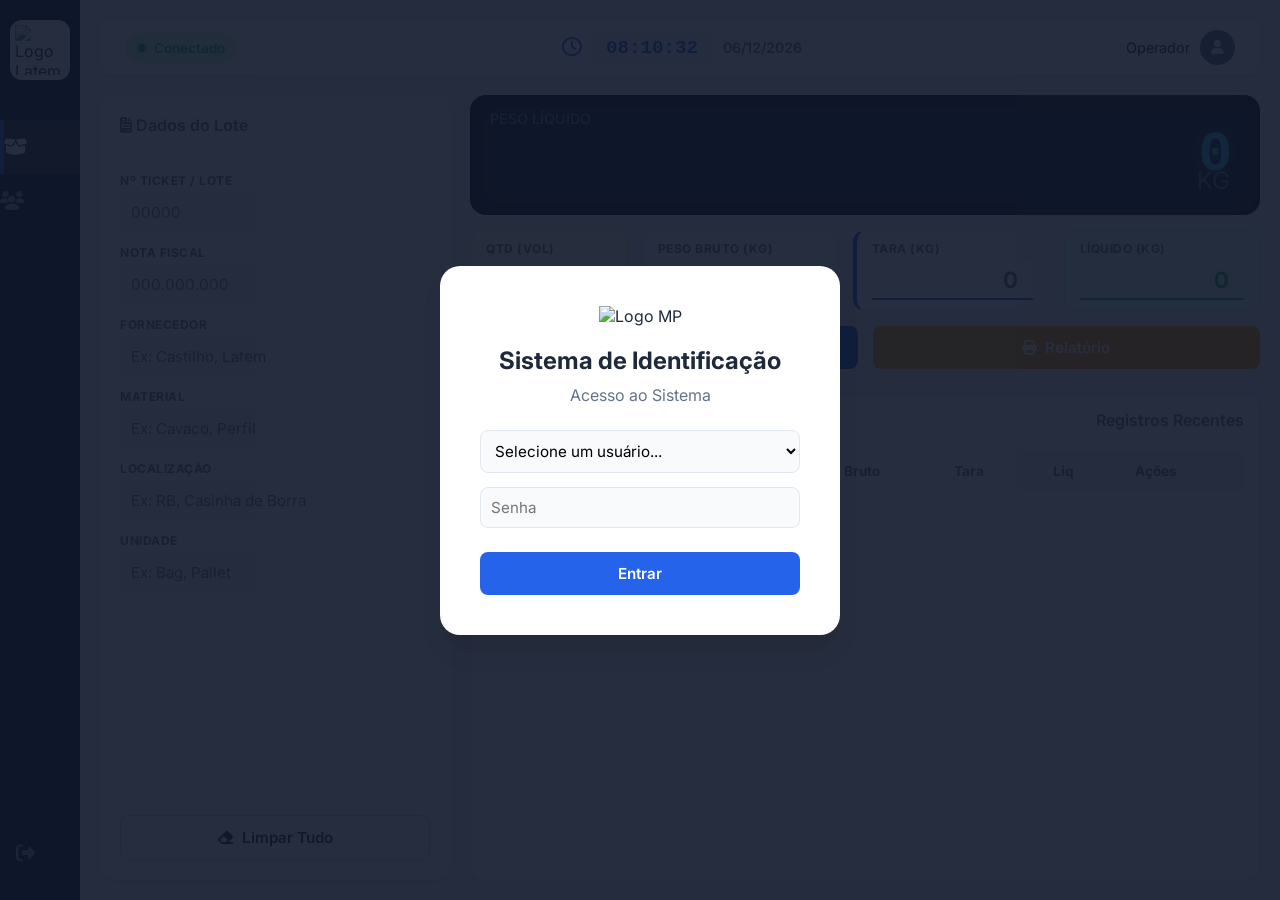
==== sistema_identificacao_mp/index.html @ 17885a83 "Publicação inicial dos sistemas de pesagem" ====
<!DOCTYPE html>
<html lang="pt-br">
<head>
    <meta charset="UTF-8">
    <meta name="viewport" content="width=device-width, initial-scale=1.0">
    <title>Sistema de Identificação</title>
    <!-- Fontes Principais -->
    <link href="https://fonts.googleapis.com/css2?family=Inter:wght@300;400;600;700&display=swap" rel="stylesheet">
    <!-- Fonte para Código de Barras -->
    <link href="https://fonts.googleapis.com/css2?family=Libre+Barcode+128&display=swap" rel="stylesheet">
    <link rel="stylesheet" href="https://cdnjs.cloudflare.com/ajax/libs/font-awesome/6.4.0/css/all.min.css">
    
    <style>
        :root {
            --primary: #2563eb;
            --primary-dark: #1e40af;
            --secondary: #64748b;
            --bg-body: #f1f5f9;
            --bg-card: #ffffff;
            --text-main: #1e293b;
            --text-muted: #64748b;
            --danger: #ef4444;
            --success: #22c55e;
            --warning: #f59e0b;
            --display-bg: #0f172a;
            --display-text: #38bdf8;
        }

        * {
            box-sizing: border-box;
            margin: 0;
            padding: 0;
            font-family: 'Inter', sans-serif;
        }

        body {
            background-color: var(--bg-body);
            color: var(--text-main);
            height: 100vh;
            overflow: hidden;
            display: flex;
        }

        /* --- Toast Notifications --- */
        #toast-container {
            position: fixed;
            top: 20px;
            right: 20px;
            z-index: 11000;
            display: flex;
            flex-direction: column;
            gap: 10px;
        }

        .toast {
            background: white;
            padding: 15px 20px;
            border-radius: 12px;
            box-shadow: 0 10px 15px -3px rgba(0, 0, 0, 0.1);
            display: flex;
            align-items: center;
            gap: 12px;
            min-width: 300px;
            animation: slideIn 0.3s ease-out forwards;
            border-left: 5px solid var(--primary);
            font-size: 0.9rem;
            font-weight: 500;
        }

        .toast.success { border-left-color: var(--success); }
        .toast.error { border-left-color: var(--danger); }
        .toast.warning { border-left-color: var(--warning); }
        .toast.info { border-left-color: var(--primary); }

        .toast i { font-size: 1.2rem; }
        .toast.success i { color: var(--success); }
        .toast.error i { color: var(--danger); }
        .toast.warning i { color: var(--warning); }
        .toast.info i { color: var(--primary); }

        @keyframes slideIn {
            from { transform: translateX(100%); opacity: 0; }
            to { transform: translateX(0); opacity: 1; }
        }
        
        @keyframes fadeOut {
            to { opacity: 0; transform: translateY(-20px); }
        }

        /* --- Sidebar --- */
        .sidebar {
            width: 80px;
            background-color: var(--display-bg);
            display: flex;
            flex-direction: column;
            align-items: center;
            padding-top: 20px;
            transition: width 0.3s;
            z-index: 10;
        }
        
        .sidebar:hover {
            width: 200px;
        }

        .logo-area {
            width: 60px;
            height: 60px;
            border-radius: 12px;
            display: flex;
            justify-content: center;
            align-items: center;
            margin-bottom: 40px;
            overflow: hidden;
            background: white;
            padding: 5px;
        }
        
        .logo-area img {
            width: 100%;
            height: 100%;
            object-fit: contain;
        }

        .nav-item {
            width: 100%;
            display: flex;
            align-items: center;
            padding: 15px 0;
            cursor: pointer;
            color: #94a3b8;
            transition: 0.2s;
            text-decoration: none;
        }

        .nav-item:hover, .nav-item.active {
            background-color: rgba(255,255,255,0.1);
            color: white;
            border-left: 4px solid var(--primary);
        }

        .nav-icon {
            width: 80px;
            text-align: center;
            font-size: 1.2rem;
        }

        .nav-text {
            white-space: nowrap;
            opacity: 0;
            transition: opacity 0.2s;
        }

        .sidebar:hover .nav-text {
            opacity: 1;
        }

        /* --- Main Content --- */
        .main-content {
            flex: 1;
            padding: 20px;
            display: grid;
            grid-template-columns: 350px 1fr;
            grid-template-rows: auto 1fr;
            gap: 20px;
            height: 100vh;
        }

        header {
            grid-column: 1 / -1;
            display: flex;
            justify-content: space-between;
            align-items: center;
            background: var(--bg-card);
            padding: 10px 25px;
            border-radius: 12px;
            box-shadow: 0 4px 6px -1px rgba(0, 0, 0, 0.05);
        }

        /* Header Components */
        .header-left {
            display: flex;
            align-items: center;
            gap: 20px;
        }

        /* STATUS BADGE (Estilo "Conectado") */
        .status-badge {
            display: flex;
            align-items: center;
            gap: 8px;
            padding: 6px 12px;
            border-radius: 20px;
            font-size: 0.85rem;
            font-weight: 600;
            background: #fee2e2;
            color: var(--danger);
            cursor: default;
            transition: 0.2s;
            border: 1px solid transparent;
        }

        .status-badge.connected {
            background: #dcfce7;
            color: var(--success);
        }

        .status-dot {
            width: 8px;
            height: 8px;
            border-radius: 50%;
            background: currentColor;
            box-shadow: 0 0 5px currentColor;
        }

        .header-center {
            font-size: 1.2rem;
            font-weight: 600;
            color: var(--text-main);
            display: flex;
            gap: 10px;
            align-items: center;
        }

        .clock-display {
            background: #f1f5f9;
            padding: 5px 15px;
            border-radius: 8px;
            font-family: 'Courier New', monospace;
            font-weight: 700;
            color: var(--primary);
        }

        .user-info { display: flex; align-items: center; gap: 10px; font-size: 0.9rem; }
        .user-avatar { width: 35px; height: 35px; background: var(--secondary); border-radius: 50%; display: flex; align-items: center; justify-content: center; color: white; }

        /* --- Cards --- */
        .card {
            background: var(--bg-card);
            border-radius: 16px;
            padding: 20px;
            box-shadow: 0 4px 6px -1px rgba(0, 0, 0, 0.05);
            display: flex;
            flex-direction: column;
            overflow: hidden;
        }

        .card-title {
            font-size: 1rem;
            font-weight: 600;
            margin-bottom: 15px;
            color: var(--secondary);
            display: flex;
            align-items: center;
            justify-content: space-between;
            gap: 8px;
            border-bottom: 1px solid #f1f5f9;
            padding-bottom: 10px;
        }

        /* --- Form Section (Left) --- */
        .form-section {
            display: flex;
            flex-direction: column;
            gap: 12px;
            overflow-y: auto;
        }

        .input-group {
            display: flex;
            flex-direction: column;
            gap: 4px;
            position: relative;
        }

        label {
            font-size: 0.75rem;
            font-weight: 700;
            color: var(--secondary);
            text-transform: uppercase;
            letter-spacing: 0.5px;
        }

        input, select, textarea {
            padding: 10px;
            border: 1px solid #e2e8f0;
            border-radius: 8px;
            font-size: 0.95rem;
            outline: none;
            transition: 0.2s;
            background: #f8fafc;
            width: 100%;
        }

        /* Estilo para campos bloqueados */
        input:read-only, select:disabled {
            background-color: #e2e8f0;
            color: #64748b;
            cursor: not-allowed;
            border-color: #cbd5e1;
        }

        input:focus, select:focus, textarea:focus {
            border-color: var(--primary);
            background: white;
            box-shadow: 0 0 0 3px rgba(37, 99, 235, 0.1);
        }

        /* --- Scale Display (Right) --- */
        .scale-section {
            display: flex;
            flex-direction: column;
            gap: 15px;
            overflow-y: hidden;
        }

        .display-container {
            background: var(--display-bg);
            color: var(--display-text);
            padding: 20px 30px;
            border-radius: 16px;
            text-align: right;
            position: relative;
            box-shadow: inset 0 0 30px rgba(0,0,0,0.6);
            display: flex;
            flex-direction: column;
            justify-content: center;
            height: 120px; /* Reduzido um pouco pois não é o foco principal */
            flex-shrink: 0;
        }

        .display-label {
            position: absolute;
            top: 15px;
            left: 20px;
            font-size: 0.9rem;
            color: #64748b;
            font-weight: 600;
            text-transform: uppercase;
        }
        
        .weight-value {
            font-family: 'Courier New', monospace;
            font-size: 3.5rem;
            font-weight: 700;
            letter-spacing: -2px;
            line-height: 1;
            text-shadow: 0 0 15px rgba(56, 189, 248, 0.4);
        }

        .unit {
            font-size: 1.5rem;
            color: #64748b;
            position: absolute;
            bottom: 20px;
            right: 30px;
        }
        
        /* --- Weight Controls --- */
        .weight-controls {
            display: grid;
            grid-template-columns: 0.8fr 1fr 1fr 1fr; /* Adicionado espaço para qtd */
            gap: 15px;
            flex-shrink: 0;
        }

        .weight-input-card {
            background: #f8fafc;
            padding: 10px 15px;
            border-radius: 12px;
            border: 1px solid #e2e8f0;
        }

        .weight-input-card label { margin-bottom: 5px; display: block; }

        .weight-input-card input {
            font-size: 1.4rem;
            font-weight: 700;
            color: var(--text-main);
            text-align: right;
            border: none;
            background: transparent;
            border-bottom: 2px solid #cbd5e1;
            border-radius: 0;
            padding: 5px 0;
        }

        /* Estilo específico para input editável de peso */
        .weight-input-card input:not([readonly]) {
            border-bottom: 2px solid var(--primary);
            background-color: rgba(255,255,255,0.5);
        }
        
        .weight-input-card.highlight {
            background: #ecfdf5;
            border-color: #a7f3d0;
        }
        .weight-input-card.highlight input {
            color: var(--success);
            border-color: var(--success);
        }
        
        .qtd-card {
            background: #fff7ed;
            border-color: #fed7aa;
        }
        .qtd-card input {
            color: #c2410c;
            border-color: #f97316;
            text-align: center;
        }

        /* --- Action Buttons --- */
        .actions {
            display: grid;
            grid-template-columns: 1fr 1fr;
            gap: 15px;
            flex-shrink: 0;
        }

        .btn {
            padding: 12px;
            border: none;
            border-radius: 8px;
            font-weight: 600;
            cursor: pointer;
            display: flex;
            align-items: center;
            justify-content: center;
            gap: 8px;
            transition: 0.2s;
            font-size: 0.95rem;
            white-space: nowrap;
        }

        .btn-primary { background: var(--primary); color: white; }
        .btn-primary:hover { background: var(--primary-dark); }
        
        .btn-secondary { background: white; border: 1px solid #cbd5e1; color: var(--text-main); }
        .btn-secondary:hover { background: #f1f5f9; }

        .btn-warning { background: var(--warning); color: white; }
        .btn-warning:hover { filter: brightness(0.9); }
        
        .btn-danger { background: var(--danger); color: white; }
        .btn-danger:hover { background: #b91c1c; }

        /* --- History Table --- */
        .history-section {
            flex: 1;
            display: flex;
            flex-direction: column;
            overflow: hidden;
            margin-top: 10px;
            background: white;
            border-radius: 12px;
            padding: 15px;
            box-shadow: 0 4px 6px -1px rgba(0, 0, 0, 0.05);
            border: 1px solid #e2e8f0;
        }

        .table-container {
            overflow-y: auto;
            flex: 1;
        }

        table {
            width: 100%;
            border-collapse: collapse;
            font-size: 0.85rem;
        }

        th {
            text-align: left;
            padding: 12px;
            background: #f8fafc;
            color: var(--secondary);
            font-weight: 700;
            position: sticky;
            top: 0;
            z-index: 5;
        }

        td {
            padding: 10px 12px;
            border-bottom: 1px solid #e2e8f0;
            vertical-align: middle;
        }

        tr:hover { background: #f1f5f9; }

        /* --- Modals --- */
        .modal-overlay {
            position: fixed;
            top: 0; left: 0; width: 100%; height: 100%;
            background: rgba(15, 23, 42, 0.9);
            display: flex;
            justify-content: center;
            align-items: center;
            z-index: 1000;
        }

        .login-box {
            background: white;
            padding: 40px;
            border-radius: 20px;
            width: 400px;
            text-align: center;
            box-shadow: 0 20px 25px -5px rgba(0, 0, 0, 0.1);
        }

        /* Modal Etiqueta - Ajustado para múltiplas etiquetas */
        .etiqueta-modal {
            background: white;
            padding: 0;
            width: 380px;
            max-height: 90vh;
            border: 1px solid #ccc;
            font-family: 'Courier New', monospace;
            display: none;
            position: fixed;
            top: 50%; left: 50%;
            transform: translate(-50%, -50%);
            z-index: 2000;
            box-shadow: 0 0 50px rgba(0,0,0,0.5);
            flex-direction: column;
            overflow: hidden;
        }
        
        .etiqueta-scroll-area {
            overflow-y: auto;
            padding: 10px;
            background: #e2e8f0; /* Fundo cinza para destacar as folhas */
            display: flex;
            flex-direction: column;
            gap: 20px;
        }

        .etiqueta-individual {
            background: white;
            padding: 10px;
            border: 1px solid #ccc;
            box-shadow: 0 2px 5px rgba(0,0,0,0.1);
        }

        .etiqueta-controls {
            padding: 15px;
            background: white;
            border-top: 1px solid #eee;
            text-align: center;
        }
        
        /* Modal Relatório */
        .relatorio-modal {
            background: white;
            width: 800px;
            max-height: 90vh;
            border-radius: 8px;
            display: none;
            position: fixed;
            top: 50%; left: 50%;
            transform: translate(-50%, -50%);
            z-index: 2000;
            box-shadow: 0 0 50px rgba(0,0,0,0.5);
            overflow: hidden;
            flex-direction: column;
        }

        .relatorio-content {
            padding: 40px;
            overflow-y: auto;
            flex: 1;
            font-family: Arial, sans-serif;
            color: black;
        }

        .relatorio-header {
            text-align: center;
            margin-bottom: 30px;
            border-bottom: 2px solid #000;
            padding-bottom: 15px;
        }

        .relatorio-info {
            display: grid;
            grid-template-columns: 1fr 1fr;
            gap: 20px; 
            margin-bottom: 20px;
            font-size: 14px;
            border: 1px solid #ccc;
            padding: 15px;
            background: #f9f9f9;
        }

        .relatorio-info div {
            margin-bottom: 5px;
        }
        
        .relatorio-info strong {
            display: inline-block;
            width: 100px; 
        }

        .relatorio-table {
            width: 100%;
            border-collapse: collapse;
            margin-top: 20px;
            font-size: 12px;
        }

        .relatorio-table th, .relatorio-table td {
            border: none;
            padding: 8px;
            text-align: left;
        }
        
        .relatorio-table tbody tr {
            border-bottom: 1px solid #f0f0f0;
        }

        .relatorio-table th {
            background: #eee;
            font-weight: bold;
            border-bottom: 2px solid #000;
        }
        
        .user-modal-box {
            background: white;
            padding: 30px;
            border-radius: 16px;
            width: 700px;
            max-height: 80vh;
            display: flex;
            flex-direction: column;
            gap: 20px;
        }

        .hidden { display: none !important; }

        @media (max-width: 1024px) {
            .main-content { grid-template-columns: 1fr; overflow-y: auto; }
            body { overflow: auto; }
            .sidebar { display: none; }
            .actions { grid-template-columns: 1fr; }
            .scale-section { overflow: visible; }
            .weight-controls { grid-template-columns: 1fr 1fr; }
        }

        /* --- PRINT STYLES --- */
        @media print {
            @page { margin: 2mm; }
            body { 
                background: white; 
                height: auto; 
                overflow: visible; 
                display: block; 
            }
            
            #toast-container { display: none !important; }
            .sidebar, .actions, .form-section, .weight-controls, .user-info, .btn, .scale-section, #userModal, #loginModal, .main-content, header {
                display: none !important;
            }

            /* --- MODO RELATÓRIO A4 --- */
            body.printing-report .relatorio-modal {
                display: block !important;
                position: relative !important;
                transform: none !important;
                top: 0 !important;
                left: 0 !important;
                width: 100% !important;
                max-height: none !important;
                box-shadow: none !important;
                border: none !important;
            }
            
            body.printing-report .relatorio-content {
                padding: 0;
                overflow: visible;
            }
            
            body.printing-report .relatorio-footer {
                display: none;
            }

            /* --- MODO ETIQUETA ZD220 --- */
            body.printing-label { 
                width: 100%; 
                margin: 0; 
                padding: 0;
            }
            body.printing-label .etiqueta-modal {
                display: block !important;
                position: static !important;
                transform: none !important;
                width: 100% !important;
                border: none !important;
                box-shadow: none !important;
                padding: 0 !important;
                margin: 0 !important;
                background: none !important;
                max-height: none !important; /* Importante para não cortar */
            }
            
            body.printing-label .etiqueta-scroll-area {
                padding: 0 !important;
                background: white !important;
                overflow: visible !important;
                gap: 0 !important;
                display: block !important;
            }

            /* Ocultar cabeçalho do modal de etiquetas na impressão */
            body.printing-label .etiqueta-header-title {
                display: none !important;
            }

            body.printing-label .etiqueta-individual {
                box-shadow: none !important;
                border: none !important;
                break-after: page; /* Comando moderno para quebra de página */
                page-break-after: always; /* Fallback */
                margin-bottom: 0;
                padding: 0 !important;
                width: 100%;
                height: auto;
                display: block;
            }
            
            /* Remove margem da última etiqueta para não criar folha em branco extra */
            body.printing-label .etiqueta-individual:last-child {
                break-after: auto;
                page-break-after: auto;
            }

            body.printing-label .etiqueta-controls { display: none !important; }
        }
    </style>
</head>
<body>

    <!-- TOAST CONTAINER -->
    <div id="toast-container"></div>

    <!-- LOGIN MODAL -->
    <div id="loginModal" class="modal-overlay">
        <div class="login-box">
            <!-- Imagem substituindo o ícone de balança -->
            <div style="margin-bottom: 20px; display: flex; justify-content: center;">
                <img src="photos/logo-mp.png" alt="Logo MP" style="max-height: 100px; max-width: 100%;">
            </div>
            <h2 style="margin-bottom: 10px;">Sistema de Identificação</h2>
            <p style="color: var(--secondary); margin-bottom: 25px;">Acesso ao Sistema</p>
            
            <form id="loginForm" class="input-group">
                <!-- Dropdown de Usuários -->
                <select id="username" required>
                    <option value="">Selecione um usuário...</option>
                </select>
                <input type="password" id="password" placeholder="Senha" required style="margin-top: 10px;">
                <button type="submit" class="btn btn-primary" style="margin-top: 20px; width: 100%;">Entrar</button>
            </form>
            <p id="loginError" style="color: var(--danger); font-size: 0.8rem; margin-top: 10px;" class="hidden">Senha incorreta.</p>
        </div>
    </div>

    <!-- USER MANAGEMENT MODAL -->
    <div id="userModal" class="modal-overlay hidden">
        <div class="user-modal-box">
            <div style="display:flex; justify-content:space-between; align-items:center;">
                <h3><i class="fa-solid fa-users-gear"></i> Gerenciar Usuários</h3>
                <button class="btn-secondary" style="padding:5px 10px;" onclick="closeUserModal()"><i class="fa-solid fa-xmark"></i></button>
            </div>
            
            <div style="display: grid; grid-template-columns: 1fr 1fr; gap: 15px; padding: 15px; background: #f8fafc; border-radius: 8px;">
                <div class="input-group">
                    <label>Usuário</label>
                    <input type="text" id="newUsername" placeholder="Nome">
                </div>
                <div class="input-group">
                    <label>Senha</label>
                    <input type="password" id="newPassword" placeholder="Senha">
                </div>
                <div class="input-group" style="grid-column: span 2;">
                     <button class="btn btn-primary" onclick="createNewUser()">Criar Usuário</button>
                </div>
            </div>

            <div class="table-container" style="max-height: 300px;">
                <table id="usersTable">
                    <thead>
                        <tr>
                            <th>Usuário</th>
                            <th>Senha</th>
                            <th>Ações</th>
                        </tr>
                    </thead>
                    <tbody></tbody>
                </table>
            </div>
        </div>
    </div>

    <!-- ETIQUETA MODAL (Preview e Impressão em Lote) -->
    <div id="etiquetaModal" class="etiqueta-modal">
        <!-- Classe adicionada para ocultar na impressão -->
        <div class="etiqueta-header-title" style="padding: 10px; background: #fff; border-bottom: 1px solid #ddd; font-weight: bold; text-align: center;">
            <i class="fa-solid fa-tags"></i> Visualização de Etiquetas
        </div>
        <div id="etiquetaScrollArea" class="etiqueta-scroll-area">
            <!-- Conteúdo dinâmico (várias etiquetas) -->
        </div>
        <div class="etiqueta-controls">
            <button class="btn btn-primary" onclick="imprimirEtiqueta()" style="width: 100%; margin-bottom: 5px;">
                <i class="fa-solid fa-print"></i> Imprimir Tudo
            </button>
            <button class="btn btn-secondary" onclick="fecharEtiqueta()" style="width: 100%;">Fechar</button>
        </div>
    </div>

    <!-- RELATÓRIO MODAL (Preview e Impressão) -->
    <div id="relatorioModal" class="relatorio-modal">
        <div id="relatorioConteudo" class="relatorio-content">
            <!-- Conteúdo dinâmico -->
        </div>
        <div class="relatorio-footer" style="padding: 15px; text-align: center; border-top: 1px solid #eee; background: #fff;">
            <button class="btn btn-primary" onclick="imprimirRelatorioReal()" style="width: 100%; margin-bottom: 5px;">Imprimir Relatório</button>
            <button class="btn btn-secondary" onclick="fecharRelatorio()" style="width: 100%;">Fechar</button>
        </div>
    </div>

    <!-- SIDEBAR -->
    <nav class="sidebar">
        <div class="logo-area">
            <img src="photos/logo-latem.png" alt="Logo Latem">
        </div>
        
        <a href="#" class="nav-item active">
            <div class="nav-icon"><i class="fa-solid fa-box-open"></i></div>
            <span class="nav-text">Identificação</span>
        </a>

        <a href="#" class="nav-item" onclick="openUserModal()">
            <div class="nav-icon"><i class="fa-solid fa-users"></i></div>
            <span class="nav-text">Usuários</span>
        </a>

        <div style="margin-top: auto; width: 100%; margin-bottom: 20px;">
            <a href="#" class="nav-item" onclick="logout()">
                <div class="nav-icon"><i class="fa-solid fa-right-from-bracket"></i></div>
                <span class="nav-text">Sair</span>
            </a>
        </div>
    </nav>

    <!-- MAIN CONTENT -->
    <main class="main-content">
        
        <!-- Header -->
        <header>
            <div class="header-left">
                <!-- Status Badge estilo "Conectado" -->
                <div class="status-badge connected">
                    <div class="status-dot"></div>
                    <span>Conectado</span>
                </div>
            </div>

            <div class="header-center">
                <i class="fa-regular fa-clock" style="color: var(--primary);"></i>
                <div class="clock-display" id="clock">00:00:00</div>
                <div style="font-size: 0.9rem; color: var(--secondary);" id="date">01/01/2024</div>
            </div>

            <div class="user-info">
                <span id="userNameDisplay">Operador</span>
                <div class="user-avatar"><i class="fa-solid fa-user"></i></div>
            </div>
        </header>

        <!-- Coluna Esquerda: Formulário -->
        <div class="card form-section">
            <div class="card-title">
                <span><i class="fa-solid fa-file-invoice"></i> Dados do Lote</span>
            </div>
            
            <div class="input-group">
                <label>Nº Ticket / Lote</label>
                <input type="text" id="ticket" placeholder="00000">
            </div>

            <div class="input-group">
                <label>Nota Fiscal</label>
                <input type="text" id="nfe" placeholder="000.000.000">
            </div>

            <div class="input-group">
                <label>Fornecedor</label>
                <input type="text" id="fornecedor" placeholder="Ex: Castilho, Latem">
            </div>

            <div class="input-group">
                <label>Material</label>
                <input type="text" id="material" placeholder="Ex: Cavaco, Perfil">
            </div>

            <div class="input-group">
                <label>Localização</label>
                <input type="text" id="localizacao" placeholder="Ex: RB, Casinha de Borra">
            </div>

            <div class="input-group">
                <label>Unidade</label>
                <input type="text" id="unidade" placeholder="Ex: Bag, Pallet">
            </div>
            
            <div style="margin-top: auto; padding-top: 10px; text-align: center;">
                 <button class="btn btn-secondary" onclick="limparTudo()" style="width: 100%;">
                    <i class="fa-solid fa-eraser"></i> Limpar Tudo
                </button>
            </div>
        </div>

        <!-- Coluna Direita: Entradas Manuais e Ações -->
        <div class="scale-section">
            
            <!-- Display Principal (Agora reflete o input manual) -->
            <div id="displayContainer" class="display-container">
                <div class="display-label">PESO LÍQUIDO</div>
                <div class="weight-value" id="displayLiquido">0</div>
                <div class="unit">KG</div>
            </div>
            
            <!-- Inputs de Peso e Quantidade -->
            <div class="weight-controls">
                
                <div class="weight-input-card qtd-card">
                    <label>Qtd (Vol)</label>
                    <input type="number" id="quantidade" value="0" min="1">
                </div>

                <div class="weight-input-card">
                    <label>Peso Bruto (kg)</label>
                    <input type="number" id="pesoBruto" placeholder="0" oninput="calcularPesos()">
                </div>

                <div class="weight-input-card" style="border-left: 4px solid var(--primary);">
                    <label>Tara (kg)</label>
                    <input type="number" id="pesoTara" placeholder="0" oninput="calcularPesos()">
                </div>

                <div class="weight-input-card highlight">
                    <label>Líquido (kg)</label>
                    <input type="number" id="pesoLiquido" value="0" readonly>
                </div>
            </div>

            <!-- Botões de Ação -->
            <div class="actions">
                <button class="btn btn-primary" onclick="realizarIdentificacao()">
                    <i class="fa-solid fa-check-double"></i> Identificar
                </button>
                <button class="btn btn-warning" onclick="gerarRelatorio()">
                    <i class="fa-solid fa-print"></i> Relatório
                </button>
            </div>

            <!-- HISTÓRICO -->
            <div class="history-section">
                <div class="card-title" style="margin-bottom: 10px;">
                    <i class="fa-solid fa-list-check"></i> Registros Recentes
                </div>
                <div class="table-container">
                    <table id="historyTable">
                        <thead>
                            <tr>
                                <th>Material</th>
                                <th>Local</th>
                                <th>Qtd</th>
                                <th>Bruto</th>
                                <th>Tara</th>
                                <th>Liq</th>
                                <th>Ações</th>
                            </tr>
                        </thead>
                        <tbody></tbody>
                    </table>
                </div>
            </div>

        </div>

    </main>

    <script>
        // --- TOAST NOTIFICATIONS ---
        function showToast(message, type = 'success') {
            const container = document.getElementById('toast-container');
            const toast = document.createElement('div');
            toast.className = `toast ${type}`;
            
            let icon = 'check-circle';
            if(type === 'error') icon = 'circle-exclamation';
            if(type === 'warning') icon = 'triangle-exclamation';
            if(type === 'info') icon = 'circle-info';

            toast.innerHTML = `<i class="fa-solid fa-${icon}"></i> <span>${message}</span>`;
            
            container.appendChild(toast);

            setTimeout(() => {
                toast.style.animation = 'fadeOut 0.5s ease-out forwards';
                setTimeout(() => {
                    toast.remove();
                }, 500);
            }, 3000);
        }

        // --- RELÓGIO E DATA ---
        function updateClock() {
            const now = new Date();
            document.getElementById('clock').innerText = now.toLocaleTimeString('pt-BR');
            document.getElementById('date').innerText = now.toLocaleDateString('pt-BR');
        }
        setInterval(updateClock, 1000);
        updateClock();

        
        // --- GERENCIAMENTO DE USUÁRIOS ---
        const DEFAULT_USERS = [
            { user: 'admin', pass: 'admin', role: 'admin' },
            { user: 'operador', pass: '1234', role: 'user' }
        ];

        function getUsers() { return JSON.parse(localStorage.getItem('latem_id_users')) || DEFAULT_USERS; }
        function saveUsers(users) { localStorage.setItem('latem_id_users', JSON.stringify(users)); }

        // Renderiza o select de usuários no login
        function renderUserSelect() {
            const users = getUsers();
            const select = document.getElementById('username');
            select.innerHTML = '<option value="">Selecione um usuário...</option>';
            users.forEach(u => {
                const option = document.createElement('option');
                option.value = u.user;
                option.textContent = u.user;
                select.appendChild(option);
            });
        }

        function openUserModal() {
            const currentUser = localStorage.getItem('latem_id_user');
            const users = getUsers();
            const userObj = users.find(u => u.user === currentUser);
            if (userObj && userObj.role === 'admin') {
                document.getElementById('userModal').classList.remove('hidden');
                renderUsersTable();
            } else {
                showToast("Acesso negado. Apenas administradores.", 'error');
            }
        }

        function closeUserModal() { document.getElementById('userModal').classList.add('hidden'); }

        function renderUsersTable() {
            const users = getUsers();
            const currentUser = localStorage.getItem('latem_id_user');
            const tbody = document.querySelector('#usersTable tbody');
            tbody.innerHTML = '';
            users.forEach(u => {
                const tr = document.createElement('tr');
                let buttons = '';
                if (u.user !== currentUser) buttons += `<button class="btn-danger" style="padding:5px 10px; margin-right:5px;" onclick="deleteUser('${u.user}')"><i class="fa-solid fa-trash"></i></button>`;
                buttons += `<button class="btn-warning" style="padding:5px 10px;" onclick="changePassword('${u.user}')"><i class="fa-solid fa-key"></i></button>`;
                tr.innerHTML = `<td>${u.user} ${u.role==='admin'?'<span style="font-size:0.7rem;background:#ddd;padding:2px 4px;border-radius:4px;">Admin</span>':''}</td><td>******</td><td>${buttons}</td>`;
                tbody.appendChild(tr);
            });
        }

        function createNewUser() {
            const newUser = document.getElementById('newUsername').value;
            const newPass = document.getElementById('newPassword').value;
            if(!newUser || !newPass) return showToast("Preencha usuário e senha.", 'warning');
            const users = getUsers();
            if(users.find(u => u.user === newUser)) return showToast("Usuário já existe.", 'error');
            users.push({ user: newUser, pass: newPass, role: 'user' });
            saveUsers(users);
            renderUsersTable();
            renderUserSelect();
            document.getElementById('newUsername').value = '';
            document.getElementById('newPassword').value = '';
            showToast("Usuário criado com sucesso!");
        }

        function deleteUser(username) {
            if(confirm(`Excluir ${username}?`)) {
                let users = getUsers();
                users = users.filter(u => u.user !== username);
                saveUsers(users);
                renderUsersTable();
                renderUserSelect();
                showToast("Usuário excluído.");
            }
        }

        function changePassword(username) {
            const newPass = prompt(`Nova senha para ${username}:`);
            if(newPass) {
                let users = getUsers();
                const idx = users.findIndex(u => u.user === username);
                if(idx !== -1) { users[idx].pass = newPass; saveUsers(users); showToast("Senha alterada."); }
            }
        }

        // --- AUTENTICAÇÃO ---
        const loginModal = document.getElementById('loginModal');
        const loginForm = document.getElementById('loginForm');
        
        // Init
        if(!localStorage.getItem('latem_id_users')) saveUsers(DEFAULT_USERS);
        renderUserSelect();

        if(localStorage.getItem('latem_id_user')) {
            loginModal.classList.add('hidden');
            document.getElementById('userNameDisplay').innerText = localStorage.getItem('latem_id_user');
        }
        
        loginForm.addEventListener('submit', (e) => {
            e.preventDefault();
            const user = document.getElementById('username').value;
            const pass = document.getElementById('password').value;
            const users = getUsers();
            const found = users.find(u => u.user === user && u.pass === pass);
            if (found) {
                localStorage.setItem('latem_id_user', found.user);
                loginModal.classList.add('hidden');
                document.getElementById('userNameDisplay').innerText = found.user;
                showToast("Login realizado com sucesso!", "success");
            } else { document.getElementById('loginError').classList.remove('hidden'); }
        });
        
        function logout() { 
            localStorage.removeItem('latem_id_user'); 
            showToast("Sessão encerrada com sucesso.", "info");
            setTimeout(() => {
                loginModal.classList.remove('hidden');
                document.getElementById('loginForm').reset();
                document.getElementById('loginError').classList.add('hidden');
            }, 1000);
        }

        // --- CÁLCULOS E VALIDAÇÕES ---

        function calcularPesos() {
            const bruto = parseFloat(document.getElementById('pesoBruto').value) || 0;
            const tara = parseFloat(document.getElementById('pesoTara').value) || 0;
            const liquido = bruto - tara;
            document.getElementById('pesoLiquido').value = liquido;
            const display = document.getElementById('displayLiquido');
            display.innerText = liquido; 
            if(liquido < 0) display.style.color = 'var(--danger)';
            else display.style.color = 'var(--display-text)';
        }

        // --- DATABASE ---
        function getDb() { return JSON.parse(localStorage.getItem('latem_db_id_v2')) || []; }
        function saveDb(data) { localStorage.setItem('latem_db_id_v2', JSON.stringify(data)); renderHistory(); }

        // --- BLOQUEIO DE CAMPOS DE SESSÃO ---
        function lockSessionFields() {
            document.getElementById('ticket').readOnly = true;
            document.getElementById('nfe').readOnly = true;
            document.getElementById('fornecedor').readOnly = true;
        }

        function unlockSessionFields() {
            document.getElementById('ticket').readOnly = false;
            document.getElementById('nfe').readOnly = false;
            document.getElementById('fornecedor').readOnly = false;
        }

        // --- IDENTIFICAR / PESAR EM LOTE ---
        function realizarIdentificacao() {
            const ticket = document.getElementById('ticket').value;
            const material = document.getElementById('material').value;
            const fornecedor = document.getElementById('fornecedor').value;
            const qtd = parseInt(document.getElementById('quantidade').value) || 0;
            const bruto = parseFloat(document.getElementById('pesoBruto').value) || 0;
            const tara = document.getElementById('pesoTara').value;
            const liquido = document.getElementById('pesoLiquido').value;
            
            if(!ticket) return showToast("O campo Ticket é obrigatório.", 'warning');
            if(!fornecedor) return showToast("O campo Fornecedor é obrigatório.", 'warning');
            if(!material) return showToast("O campo Material é obrigatório.", 'warning');
            if(bruto <= 0) return showToast("Peso bruto deve ser maior que zero.", 'warning');
            if(qtd < 1) return showToast("Quantidade inválida. Mínimo 1.", 'warning');

            const db = getDb();
            const dataHora = new Date();
            
            // AGORA CRIA UM ÚNICO REGISTRO PARA O LOTE INTEIRO
            const registro = {
                id: Date.now(), // ID único
                data: dataHora.toLocaleDateString('pt-BR'),
                hora: dataHora.toLocaleTimeString('pt-BR'),
                ticket,
                nfe: document.getElementById('nfe').value,
                fornecedor,
                local: document.getElementById('localizacao').value,
                material,
                unidade: document.getElementById('unidade').value, 
                bruto,
                tara: tara || 0,
                liquido,
                quantidade: qtd, // Armazena a quantidade total aqui
                responsavel: localStorage.getItem('latem_id_user')
            };
            
            db.unshift(registro);
            saveDb(db);
            lockSessionFields();
            showToast(`${qtd} Itens registrados com sucesso!`);
            
            // Passa o registro único para o gerador de etiquetas
            mostrarModalEtiquetaLote(registro);
            
            // Limpa parciais mas mantém Ticket/Fornecedor
            limparFormularioParcial();
        }

        function limparFormularioParcial() {
            document.getElementById('localizacao').value = '';
            document.getElementById('material').value = '';
            document.getElementById('unidade').value = '';
            document.getElementById('pesoBruto').value = '';
            // Mantém Tara se preenchida? Geralmente sim, mas aqui vamos manter simples
            // document.getElementById('pesoTara').value = ''; 
            document.getElementById('quantidade').value = '0';
            calcularPesos();
        }

        function limparTudo() {
            const ticket = document.getElementById('ticket').value;
            const nfe = document.getElementById('nfe').value;
            const fornecedor = document.getElementById('fornecedor').value;
            const localizacao = document.getElementById('localizacao').value;
            const material = document.getElementById('material').value;
            const unidade = document.getElementById('unidade').value;
            const bruto = document.getElementById('pesoBruto').value;
            const tara = document.getElementById('pesoTara').value;
            const qtd = document.getElementById('quantidade').value;

            // Verificação se está vazio (ignorando 0 e 1 padrão se não foi mexido)
            if (!ticket && !nfe && !fornecedor && !localizacao && !material && !unidade && !tara && !bruto && (qtd == 0 || qtd == 1)) {
                showToast("O formulário já está vazio.", 'warning');
                return;
            }
            
            document.getElementById('ticket').value = '';
            document.getElementById('nfe').value = '';
            document.getElementById('fornecedor').value = '';
            document.getElementById('localizacao').value = '';
            document.getElementById('material').value = '';
            document.getElementById('unidade').value = '';
            document.getElementById('pesoTara').value = '';
            document.getElementById('pesoBruto').value = '';
            document.getElementById('quantidade').value = '0';
            
            unlockSessionFields();
            calcularPesos();
            showToast("Campos limpos com sucesso.", 'success');
        }

        // --- HISTÓRICO ---
        function renderHistory() {
            const db = getDb();
            const tbody = document.querySelector('#historyTable tbody');
            tbody.innerHTML = '';
            // Mostra apenas os últimos 50 registros para não pesar
            db.slice(0, 50).forEach(item => {
                const tr = document.createElement('tr');
                tr.innerHTML = `
                    <td>${item.material}</td>
                    <td>${item.local || '-'}</td>
                    <td style="font-weight:bold; color:var(--primary);">${item.quantidade}</td>
                    <td>${item.bruto}</td>
                    <td>${item.tara}</td>
                    <td style="font-weight:bold;">${item.liquido}</td>
                    <td><button class="btn-danger" style="padding:5px 8px;" onclick="removerItem(${item.id})"><i class="fa-solid fa-trash"></i></button></td>
                `;
                tbody.appendChild(tr);
            });
        }

        function removerItem(id) {
            if(confirm('Excluir este registro?')) {
                let db = getDb();
                db = db.filter(item => item.id !== Number(id));
                saveDb(db);
                showToast("Registro removido.");
            }
        }

        // --- ETIQUETA EM LOTE ---
        function gerarHtmlEtiqueta(dados, indiceAtual, total) {
            return `
            <div class="etiqueta-individual">
                <div style="text-align: center; border-bottom: 2px solid black; padding-bottom: 10px; margin-bottom: 10px;">
                    <img src="photos/logo-latem.png" style="max-height: 50px; display: block; margin: 0 auto 5px auto;" alt="Logo Latem">
                    <span style="font-size: 12px; font-weight: bold; display: block;">IDENTIFICAÇÃO DE MATÉRIA PRIMA</span>
                </div>
                
                <div style="display: flex; justify-content: space-between; align-items: flex-start; margin-bottom: 15px; font-size: 12px;">
                    <div style="text-align: left; width: 45%;">
                        <div><strong>DATA:</strong> ${dados.data}</div>
                        <div style="margin-top: 2px;"><strong>HORA:</strong> ${dados.hora}</div>
                        <div style="margin-top: 2px;"><strong>RESP:</strong> ${dados.responsavel.toUpperCase()}</div>
                    </div>
                    <div style="text-align: right; width: 55%;">
                        <div><strong>TICKET:</strong> ${dados.ticket}</div>
                        <div style="margin-top: 2px;"><strong>FORNECEDOR:</strong> ${dados.fornecedor || '---'}</div>
                        <div style="margin-top: 2px;"><strong>MATERIAL:</strong> ${dados.material}</div>
                    </div>
                </div>

                <div style="text-align: center; border-top: 1px dashed black; border-bottom: 1px dashed black; padding: 10px 0; margin: 10px 0; font-size: 14px;">
                    <div style="display: flex; justify-content: space-around; font-weight: bold;">
                        <span>BRUTO: ${dados.bruto} KG</span>
                        <span>TARA: ${dados.tara} KG</span>
                    </div>
                    <div style="font-size: 18px; font-weight: bold; margin-top: 5px;">
                        LÍQUIDO: ${dados.liquido} KG
                    </div>
                    <div style="font-size: 18px; font-weight: bold; margin-top: 5px;">
                        VOLUME: ${indiceAtual}/${total}
                    </div>
                </div>
                
                <div style="margin-top: 10px; text-align: center;">
                    <div style="font-family: 'Libre Barcode 128', cursive; font-size: 40px;">*${dados.ticket}*</div>
                    <div style="font-size:10px;">${dados.ticket}</div>
                </div>
            </div>
            `;
        }

        function mostrarModalEtiquetaLote(registro) {
            const container = document.getElementById('etiquetaScrollArea');
            container.innerHTML = '';
            
            const qtdTotal = registro.quantidade;
            
            // Loop para gerar as N etiquetas do registro único
            for(let i = 1; i <= qtdTotal; i++) {
                container.innerHTML += gerarHtmlEtiqueta(registro, i, qtdTotal);
            }
            
            document.getElementById('etiquetaModal').style.display = 'flex';
        }

        function fecharEtiqueta() { document.getElementById('etiquetaModal').style.display = 'none'; }
        
        function imprimirEtiqueta() { 
            document.body.classList.add('printing-label'); 
            window.print(); 
            document.body.classList.remove('printing-label'); 
        }

        // --- RELATÓRIO ---
        function gerarRelatorio() {
            const db = getDb();
            const now = new Date();
            const dataAtual = now.toLocaleDateString('pt-BR');
            const horaAtual = now.toLocaleTimeString('pt-BR');
            const user = localStorage.getItem('latem_id_user') || 'Desconhecido';

            if(db.length === 0) {
                showToast("Não há registros para gerar relatório.", 'warning');
                return;
            }

            // Cálculos Totais
            let totalBruto = 0;
            let totalTara = 0;
            let totalLiquido = 0;
            
            const tickets = new Set();
            const fornecedores = new Set();
            const notas = new Set();
            
            const refItem = db[0]; 
            const fileName = `REL_ID_${dataAtual.replace(/\//g, '-')}_${refItem.fornecedor}`;
            document.body.setAttribute('data-filename', fileName);

            let rows = '';

            db.forEach(item => {
                // O peso inserido já é o total de todos juntos (não precisa multiplicar pela qtd)
                totalBruto += parseFloat(item.bruto || 0);
                totalTara += parseFloat(item.tara || 0);
                totalLiquido += parseFloat(item.liquido || 0);
                
                tickets.add(item.ticket);
                if(item.fornecedor) fornecedores.add(item.fornecedor);
                if(item.nfe) notas.add(item.nfe);

                rows += `
                    <tr>
                        <td>${item.ticket}</td>
                        <td>${item.material}</td>
                        <td>${item.local || '-'}</td>
                        <td>${item.unidade || '-'}</td>
                        <td>${item.quantidade}</td>
                        <td>${item.bruto}</td>
                        <td>${item.tara}</td>
                        <td>${item.liquido}</td>
                    </tr>
                `;
            });

            // Cabeçalho resumido se houver múltiplos
            const ticketDisplay = tickets.size === 1 ? Array.from(tickets)[0] : "Diversos";
            const fornDisplay = fornecedores.size === 1 ? Array.from(fornecedores)[0] : (fornecedores.size > 0 ? "Diversos" : "---");
            const notaDisplay = notas.size === 1 ? Array.from(notas)[0] : (notas.size > 0 ? "Diversas" : "---");

            const html = `
                <div class="relatorio-header">
                    <img src="photos/logo-latem.png" style="max-height: 60px; margin-bottom: 10px;" alt="Logo Latem">
                    <h2>Relatório de Identificação de Matéria Prima</h2>
                </div>

                <div class="relatorio-info">
                    <!-- Coluna Esquerda -->
                    <div style="display: flex; flex-direction: column; gap: 5px;">
                        <div><strong>Data:</strong> ${dataAtual}</div>
                        <div><strong>Hora:</strong> ${horaAtual}</div>
                        <div><strong>Responsável:</strong> ${user.toUpperCase()}</div>
                    </div>
                    
                    <!-- Coluna Direita -->
                    <div style="display: flex; flex-direction: column; gap: 5px;">
                        <div><strong>Ticket:</strong> ${ticketDisplay}</div>
                        <div><strong>Nota Fiscal:</strong> ${notaDisplay}</div>
                        <div><strong>Fornecedor:</strong> ${fornDisplay}</div>
                    </div>

                    <!-- Totais -->
                    <div style="grid-column: span 2; margin-top: 10px; border-top: 1px dashed #ccc; padding-top: 10px; display: grid; grid-template-columns: 1fr 1fr 1.5fr;">
                        <div><strong>Peso Bruto Total:</strong> ${totalBruto.toFixed(2)} kg</div>
                        <div><strong>Tara Total:</strong> ${totalTara.toFixed(2)} kg</div>
                        <div><strong>Peso Líquido Total:</strong> ${totalLiquido.toFixed(2)} kg</div>
                    </div>
                </div>

                <table class="relatorio-table">
                    <thead>
                        <tr>
                            <th>Lote/Ticket</th>
                            <th>Material</th>
                            <th>Local</th>
                            <th>Unidade</th>
                            <th>Qtd</th>
                            <th>Bruto</th>
                            <th>Tara</th>
                            <th>Líquido</th>
                        </tr>
                    </thead>
                    <tbody>
                        ${rows}
                    </tbody>
                </table>
            `;

            document.getElementById('relatorioConteudo').innerHTML = html;
            document.getElementById('relatorioModal').style.display = 'flex';
        }

        function fecharRelatorio() {
            document.getElementById('relatorioModal').style.display = 'none';
        }

        function imprimirRelatorioReal() {
            const originalTitle = document.title;
            const newTitle = document.body.getAttribute('data-filename') || 'Relatorio_Identificacao';
            document.title = newTitle; 

            document.body.classList.add('printing-report');
            window.print();
            document.body.classList.remove('printing-report');
            
            document.title = originalTitle;
            
            // --- NOVA LÓGICA DE LIMPEZA APÓS IMPRESSÃO ---
            localStorage.removeItem('latem_db_id_v2'); // Apaga o banco de dados
            renderHistory(); // Limpa a tabela visualmente
            
            // Para limpar o formulário, precisamos desbloquear e zerar
            document.getElementById('ticket').value = '';
            document.getElementById('nfe').value = '';
            document.getElementById('fornecedor').value = '';
            document.getElementById('localizacao').value = '';
            document.getElementById('material').value = '';
            document.getElementById('unidade').value = '';
            document.getElementById('pesoTara').value = '';
            document.getElementById('pesoBruto').value = '';
            document.getElementById('quantidade').value = '0';
            
            unlockSessionFields();
            calcularPesos();
            
            fecharRelatorio();
            showToast("Relatório impresso e dados apagados.", 'success');
        }

        // Checa se há sessão ativa
        function checkActiveSession() {
            const db = getDb();
            if (db.length > 0) {
                lockSessionFields();
                const last = db[0];
                document.getElementById('ticket').value = last.ticket;
                document.getElementById('nfe').value = last.nfe || '';
                document.getElementById('fornecedor').value = last.fornecedor;
            }
        }

        renderHistory();
        checkActiveSession();
    </script>
</body>
</html>
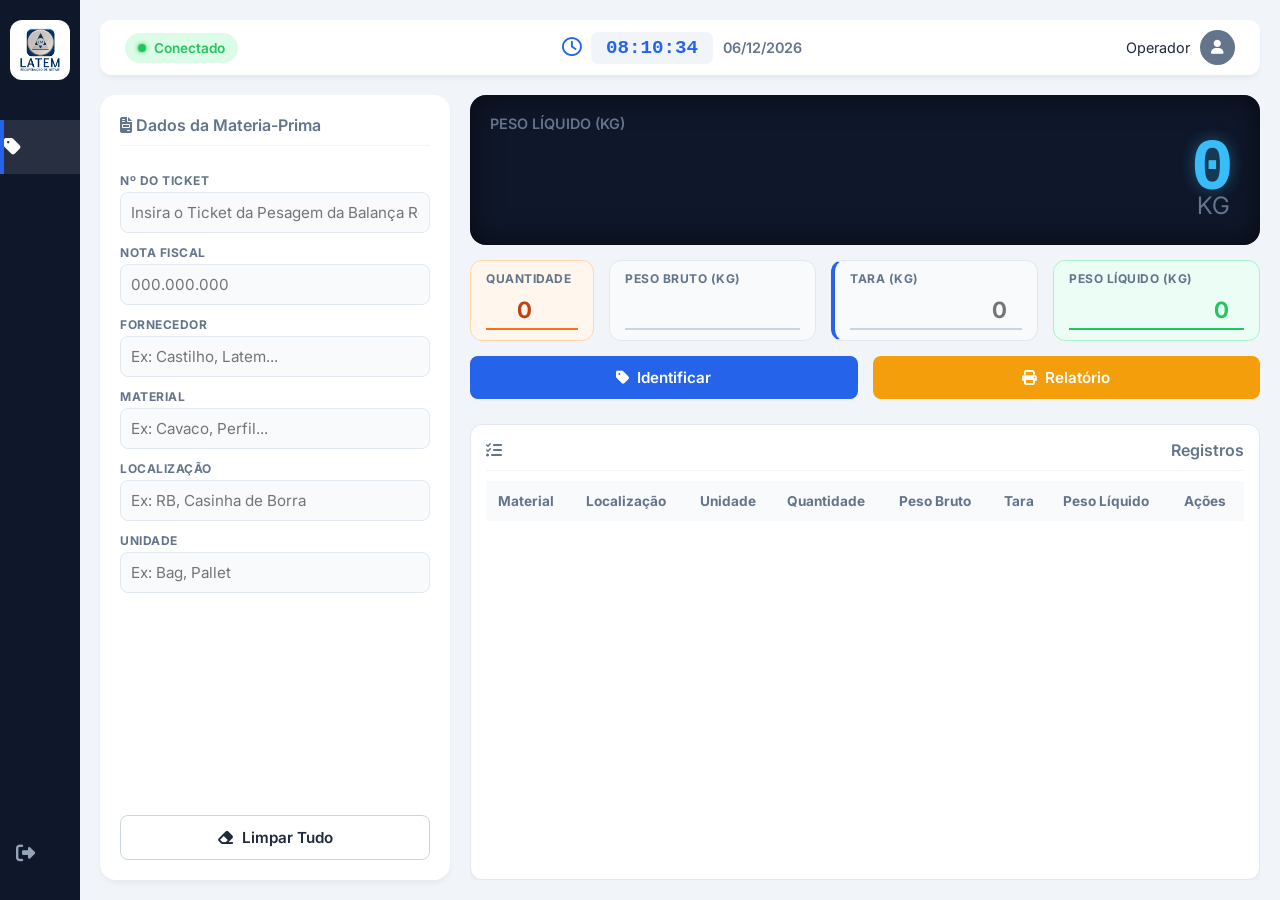
==== commit 52ae49f0: "Subindo os 4 sistemas e o Hub" ====
--- a/sistema_identificacao_mp/index.html
+++ b/sistema_identificacao_mp/index.html
@@ -3,7 +3,8 @@
 <head>
     <meta charset="UTF-8">
     <meta name="viewport" content="width=device-width, initial-scale=1.0">
-    <title>Sistema de Identificação</title>
+    <title>Sistema de Identificação de Matéria Prima</title>
+    <link rel="icon" type="image/png" href="../photos/logo-latem.png">
     <!-- Fontes Principais -->
     <link href="https://fonts.googleapis.com/css2?family=Inter:wght@300;400;600;700&display=swap" rel="stylesheet">
     <!-- Fonte para Código de Barras -->
@@ -184,7 +185,6 @@
             gap: 20px;
         }
 
-        /* STATUS BADGE (Estilo "Conectado") */
         .status-badge {
             display: flex;
             align-items: center;
@@ -195,7 +195,7 @@
             font-weight: 600;
             background: #fee2e2;
             color: var(--danger);
-            cursor: default;
+            cursor: pointer;
             transition: 0.2s;
             border: 1px solid transparent;
         }
@@ -325,25 +325,25 @@
             display: flex;
             flex-direction: column;
             justify-content: center;
-            height: 120px; /* Reduzido um pouco pois não é o foco principal */
+            height: 150px;
             flex-shrink: 0;
         }
 
         .display-label {
             position: absolute;
-            top: 15px;
+            top: 20px;
             left: 20px;
             font-size: 0.9rem;
             color: #64748b;
             font-weight: 600;
             text-transform: uppercase;
         }
-        
+
         .weight-value {
             font-family: 'Courier New', monospace;
-            font-size: 3.5rem;
+            font-size: 4.5rem;
             font-weight: 700;
-            letter-spacing: -2px;
+            letter-spacing: -4px;
             line-height: 1;
             text-shadow: 0 0 15px rgba(56, 189, 248, 0.4);
         }
@@ -352,14 +352,14 @@
             font-size: 1.5rem;
             color: #64748b;
             position: absolute;
-            bottom: 20px;
+            bottom: 25px;
             right: 30px;
         }
         
         /* --- Weight Controls --- */
         .weight-controls {
             display: grid;
-            grid-template-columns: 0.8fr 1fr 1fr 1fr; /* Adicionado espaço para qtd */
+            grid-template-columns: 0.6fr 1fr 1fr 1fr;
             gap: 15px;
             flex-shrink: 0;
         }
@@ -385,12 +385,6 @@
             padding: 5px 0;
         }
 
-        /* Estilo específico para input editável de peso */
-        .weight-input-card input:not([readonly]) {
-            border-bottom: 2px solid var(--primary);
-            background-color: rgba(255,255,255,0.5);
-        }
-        
         .weight-input-card.highlight {
             background: #ecfdf5;
             border-color: #a7f3d0;
@@ -399,7 +393,7 @@
             color: var(--success);
             border-color: var(--success);
         }
-        
+
         .qtd-card {
             background: #fff7ed;
             border-color: #fed7aa;
@@ -500,23 +494,11 @@
             z-index: 1000;
         }
 
-        .login-box {
-            background: white;
-            padding: 40px;
-            border-radius: 20px;
-            width: 400px;
-            text-align: center;
-            box-shadow: 0 20px 25px -5px rgba(0, 0, 0, 0.1);
-        }
-
-        /* Modal Etiqueta - Ajustado para múltiplas etiquetas */
         .etiqueta-modal {
             background: white;
             padding: 0;
-            width: 380px;
+            width: 400px;
             max-height: 90vh;
-            border: 1px solid #ccc;
-            font-family: 'Courier New', monospace;
             display: none;
             position: fixed;
             top: 50%; left: 50%;
@@ -524,13 +506,12 @@
             z-index: 2000;
             box-shadow: 0 0 50px rgba(0,0,0,0.5);
             flex-direction: column;
-            overflow: hidden;
-        }
-        
+        }
+
         .etiqueta-scroll-area {
             overflow-y: auto;
-            padding: 10px;
-            background: #e2e8f0; /* Fundo cinza para destacar as folhas */
+            padding: 15px;
+            background: #f1f5f9;
             display: flex;
             flex-direction: column;
             gap: 20px;
@@ -538,16 +519,10 @@
 
         .etiqueta-individual {
             background: white;
-            padding: 10px;
+            padding: 15px;
             border: 1px solid #ccc;
-            box-shadow: 0 2px 5px rgba(0,0,0,0.1);
-        }
-
-        .etiqueta-controls {
-            padding: 15px;
-            background: white;
-            border-top: 1px solid #eee;
-            text-align: center;
+            font-family: 'Courier New', monospace;
+            color: black;
         }
         
         /* Modal Relatório */
@@ -623,17 +598,6 @@
             font-weight: bold;
             border-bottom: 2px solid #000;
         }
-        
-        .user-modal-box {
-            background: white;
-            padding: 30px;
-            border-radius: 16px;
-            width: 700px;
-            max-height: 80vh;
-            display: flex;
-            flex-direction: column;
-            gap: 20px;
-        }
 
         .hidden { display: none !important; }
 
@@ -643,7 +607,6 @@
             .sidebar { display: none; }
             .actions { grid-template-columns: 1fr; }
             .scale-section { overflow: visible; }
-            .weight-controls { grid-template-columns: 1fr 1fr; }
         }
 
         /* --- PRINT STYLES --- */
@@ -657,7 +620,7 @@
             }
             
             #toast-container { display: none !important; }
-            .sidebar, .actions, .form-section, .weight-controls, .user-info, .btn, .scale-section, #userModal, #loginModal, .main-content, header {
+            .sidebar, .actions, .form-section, .weight-controls, #scaleStatus, .user-info, .btn, .scale-section, .main-content, header {
                 display: none !important;
             }
 
@@ -684,11 +647,7 @@
             }
 
             /* --- MODO ETIQUETA ZD220 --- */
-            body.printing-label { 
-                width: 100%; 
-                margin: 0; 
-                padding: 0;
-            }
+            body.printing-label { width: 100%; margin: 0; padding: 0; }
             body.printing-label .etiqueta-modal {
                 display: block !important;
                 position: static !important;
@@ -699,7 +658,7 @@
                 padding: 0 !important;
                 margin: 0 !important;
                 background: none !important;
-                max-height: none !important; /* Importante para não cortar */
+                max-height: none !important;
             }
             
             body.printing-label .etiqueta-scroll-area {
@@ -710,121 +669,61 @@
                 display: block !important;
             }
 
-            /* Ocultar cabeçalho do modal de etiquetas na impressão */
-            body.printing-label .etiqueta-header-title {
-                display: none !important;
-            }
-
             body.printing-label .etiqueta-individual {
-                box-shadow: none !important;
-                border: none !important;
-                break-after: page; /* Comando moderno para quebra de página */
-                page-break-after: always; /* Fallback */
-                margin-bottom: 0;
-                padding: 0 !important;
+                break-after: page;
+                page-break-after: always;
+                border: none;
+                padding: 5mm !important;
                 width: 100%;
                 height: auto;
                 display: block;
             }
             
-            /* Remove margem da última etiqueta para não criar folha em branco extra */
             body.printing-label .etiqueta-individual:last-child {
                 break-after: auto;
                 page-break-after: auto;
             }
 
-            body.printing-label .etiqueta-controls { display: none !important; }
+            body.printing-label .etiqueta-controls, body.printing-label .etiqueta-header-title { display: none !important; }
         }
     </style>
 </head>
 <body>
+    <!-- Bloqueio Global -->
+    <div id="duplicateTabModal" class="modal-overlay hidden" style="z-index: 99999; background: #0f172a;">
+        <div style="background: white; padding: 40px; border-radius: 20px; box-shadow: 0 10px 25px rgba(0,0,0,0.5); max-width: 450px; text-align: center;">
+            <i class="fa-solid fa-triangle-exclamation" style="font-size: 3.5rem; color: #ef4444; margin-bottom: 20px;"></i>
+            <h2 style="margin-bottom: 10px; color: #1e293b;">Sistema já está em uso!</h2>
+            <p style="color: #64748b; margin-bottom: 25px; line-height: 1.5;">
+                Identifiquei um sistema da Latem já em uso em outra aba ou janela neste computador. 
+                <br><br>
+                Para evitar erros e travamentos, por favor, volte para a aba que já está aberta.
+            </p>
+        </div>
+    </div>
 
     <!-- TOAST CONTAINER -->
     <div id="toast-container"></div>
 
-    <!-- LOGIN MODAL -->
-    <div id="loginModal" class="modal-overlay">
-        <div class="login-box">
-            <!-- Imagem substituindo o ícone de balança -->
-            <div style="margin-bottom: 20px; display: flex; justify-content: center;">
-                <img src="photos/logo-mp.png" alt="Logo MP" style="max-height: 100px; max-width: 100%;">
-            </div>
-            <h2 style="margin-bottom: 10px;">Sistema de Identificação</h2>
-            <p style="color: var(--secondary); margin-bottom: 25px;">Acesso ao Sistema</p>
-            
-            <form id="loginForm" class="input-group">
-                <!-- Dropdown de Usuários -->
-                <select id="username" required>
-                    <option value="">Selecione um usuário...</option>
-                </select>
-                <input type="password" id="password" placeholder="Senha" required style="margin-top: 10px;">
-                <button type="submit" class="btn btn-primary" style="margin-top: 20px; width: 100%;">Entrar</button>
-            </form>
-            <p id="loginError" style="color: var(--danger); font-size: 0.8rem; margin-top: 10px;" class="hidden">Senha incorreta.</p>
+    <!-- ETIQUETA MODAL -->
+    <div id="etiquetaModal" class="etiqueta-modal">
+        <div class="etiqueta-header-title" style="padding: 10px; border-bottom: 1px solid #ddd; text-align: center; font-weight: bold;">Etiquetas Geradas</div>
+        <div id="etiquetaScrollArea" class="etiqueta-scroll-area">
+            <!-- Conteúdo dinâmico -->
         </div>
-    </div>
-
-    <!-- USER MANAGEMENT MODAL -->
-    <div id="userModal" class="modal-overlay hidden">
-        <div class="user-modal-box">
-            <div style="display:flex; justify-content:space-between; align-items:center;">
-                <h3><i class="fa-solid fa-users-gear"></i> Gerenciar Usuários</h3>
-                <button class="btn-secondary" style="padding:5px 10px;" onclick="closeUserModal()"><i class="fa-solid fa-xmark"></i></button>
-            </div>
-            
-            <div style="display: grid; grid-template-columns: 1fr 1fr; gap: 15px; padding: 15px; background: #f8fafc; border-radius: 8px;">
-                <div class="input-group">
-                    <label>Usuário</label>
-                    <input type="text" id="newUsername" placeholder="Nome">
-                </div>
-                <div class="input-group">
-                    <label>Senha</label>
-                    <input type="password" id="newPassword" placeholder="Senha">
-                </div>
-                <div class="input-group" style="grid-column: span 2;">
-                     <button class="btn btn-primary" onclick="createNewUser()">Criar Usuário</button>
-                </div>
-            </div>
-
-            <div class="table-container" style="max-height: 300px;">
-                <table id="usersTable">
-                    <thead>
-                        <tr>
-                            <th>Usuário</th>
-                            <th>Senha</th>
-                            <th>Ações</th>
-                        </tr>
-                    </thead>
-                    <tbody></tbody>
-                </table>
-            </div>
-        </div>
-    </div>
-
-    <!-- ETIQUETA MODAL (Preview e Impressão em Lote) -->
-    <div id="etiquetaModal" class="etiqueta-modal">
-        <!-- Classe adicionada para ocultar na impressão -->
-        <div class="etiqueta-header-title" style="padding: 10px; background: #fff; border-bottom: 1px solid #ddd; font-weight: bold; text-align: center;">
-            <i class="fa-solid fa-tags"></i> Visualização de Etiquetas
-        </div>
-        <div id="etiquetaScrollArea" class="etiqueta-scroll-area">
-            <!-- Conteúdo dinâmico (várias etiquetas) -->
-        </div>
-        <div class="etiqueta-controls">
-            <button class="btn btn-primary" onclick="imprimirEtiqueta()" style="width: 100%; margin-bottom: 5px;">
-                <i class="fa-solid fa-print"></i> Imprimir Tudo
-            </button>
+        <div class="etiqueta-controls" style="padding: 15px; border-top: 1px solid #eee; text-align: center;">
+            <button class="btn btn-primary" onclick="imprimirEtiqueta()" style="width: 100%; margin-bottom: 5px;">Imprimir Tudo</button>
             <button class="btn btn-secondary" onclick="fecharEtiqueta()" style="width: 100%;">Fechar</button>
         </div>
     </div>
 
-    <!-- RELATÓRIO MODAL (Preview e Impressão) -->
+    <!-- RELATÓRIO MODAL -->
     <div id="relatorioModal" class="relatorio-modal">
         <div id="relatorioConteudo" class="relatorio-content">
             <!-- Conteúdo dinâmico -->
         </div>
         <div class="relatorio-footer" style="padding: 15px; text-align: center; border-top: 1px solid #eee; background: #fff;">
-            <button class="btn btn-primary" onclick="imprimirRelatorioReal()" style="width: 100%; margin-bottom: 5px;">Imprimir Relatório</button>
+            <button class="btn btn-primary" onclick="imprimirRelatorioReal()" style="width: 100%; margin-bottom: 5px;">Gerar Relatório</button>
             <button class="btn btn-secondary" onclick="fecharRelatorio()" style="width: 100%;">Fechar</button>
         </div>
     </div>
@@ -832,17 +731,12 @@
     <!-- SIDEBAR -->
     <nav class="sidebar">
         <div class="logo-area">
-            <img src="photos/logo-latem.png" alt="Logo Latem">
+            <img src="../photos/logo-latem.png" alt="Logo Latem">
         </div>
         
         <a href="#" class="nav-item active">
-            <div class="nav-icon"><i class="fa-solid fa-box-open"></i></div>
+            <div class="nav-icon"><i class="fa-solid fa-tag"></i></div>
             <span class="nav-text">Identificação</span>
-        </a>
-
-        <a href="#" class="nav-item" onclick="openUserModal()">
-            <div class="nav-icon"><i class="fa-solid fa-users"></i></div>
-            <span class="nav-text">Usuários</span>
         </a>
 
         <div style="margin-top: auto; width: 100%; margin-bottom: 20px;">
@@ -859,10 +753,9 @@
         <!-- Header -->
         <header>
             <div class="header-left">
-                <!-- Status Badge estilo "Conectado" -->
-                <div class="status-badge connected">
+                <div id="scaleStatus" class="status-badge connected">
                     <div class="status-dot"></div>
-                    <span>Conectado</span>
+                    <span id="statusText">Conectado</span>
                 </div>
             </div>
 
@@ -881,12 +774,12 @@
         <!-- Coluna Esquerda: Formulário -->
         <div class="card form-section">
             <div class="card-title">
-                <span><i class="fa-solid fa-file-invoice"></i> Dados do Lote</span>
+                <span><i class="fa-solid fa-file-invoice"></i> Dados da Materia-Prima</span>
             </div>
             
             <div class="input-group">
-                <label>Nº Ticket / Lote</label>
-                <input type="text" id="ticket" placeholder="00000">
+                <label>Nº do Ticket</label>
+                <input type="text" id="ticket" placeholder="Insira o Ticket da Pesagem da Balança Rodoviária">
             </div>
 
             <div class="input-group">
@@ -896,12 +789,12 @@
 
             <div class="input-group">
                 <label>Fornecedor</label>
-                <input type="text" id="fornecedor" placeholder="Ex: Castilho, Latem">
+                <input type="text" id="fornecedor" placeholder="Ex: Castilho, Latem...">
             </div>
 
             <div class="input-group">
                 <label>Material</label>
-                <input type="text" id="material" placeholder="Ex: Cavaco, Perfil">
+                <input type="text" id="material" placeholder="Ex: Cavaco, Perfil...">
             </div>
 
             <div class="input-group">
@@ -921,27 +814,26 @@
             </div>
         </div>
 
-        <!-- Coluna Direita: Entradas Manuais e Ações -->
+        <!-- Coluna Direita: Balança, Ações E HISTÓRICO -->
         <div class="scale-section">
             
-            <!-- Display Principal (Agora reflete o input manual) -->
+            <!-- Display Principal -->
             <div id="displayContainer" class="display-container">
-                <div class="display-label">PESO LÍQUIDO</div>
+                <div class="display-label">PESO LÍQUIDO (kg)</div>
                 <div class="weight-value" id="displayLiquido">0</div>
                 <div class="unit">KG</div>
             </div>
             
-            <!-- Inputs de Peso e Quantidade -->
+            <!-- Inputs de Peso -->
             <div class="weight-controls">
-                
                 <div class="weight-input-card qtd-card">
-                    <label>Qtd (Vol)</label>
-                    <input type="number" id="quantidade" value="0" min="1">
+                    <label>Quantidade</label>
+                    <input type="number" id="quantidade" value="0">
                 </div>
 
                 <div class="weight-input-card">
                     <label>Peso Bruto (kg)</label>
-                    <input type="number" id="pesoBruto" placeholder="0" oninput="calcularPesos()">
+                    <input type="number" id="pesoBruto" oninput="calcularPesos()">
                 </div>
 
                 <div class="weight-input-card" style="border-left: 4px solid var(--primary);">
@@ -950,7 +842,7 @@
                 </div>
 
                 <div class="weight-input-card highlight">
-                    <label>Líquido (kg)</label>
+                    <label>Peso Líquido (kg)</label>
                     <input type="number" id="pesoLiquido" value="0" readonly>
                 </div>
             </div>
@@ -958,7 +850,7 @@
             <!-- Botões de Ação -->
             <div class="actions">
                 <button class="btn btn-primary" onclick="realizarIdentificacao()">
-                    <i class="fa-solid fa-check-double"></i> Identificar
+                    <i class="fa-solid fa-tag"></i> Identificar
                 </button>
                 <button class="btn btn-warning" onclick="gerarRelatorio()">
                     <i class="fa-solid fa-print"></i> Relatório
@@ -968,18 +860,19 @@
             <!-- HISTÓRICO -->
             <div class="history-section">
                 <div class="card-title" style="margin-bottom: 10px;">
-                    <i class="fa-solid fa-list-check"></i> Registros Recentes
+                    <i class="fa-solid fa-list-check"></i> Registros
                 </div>
                 <div class="table-container">
                     <table id="historyTable">
                         <thead>
                             <tr>
                                 <th>Material</th>
-                                <th>Local</th>
-                                <th>Qtd</th>
-                                <th>Bruto</th>
+                                <th>Localização</th>
+                                <th>Unidade</th>
+                                <th>Quantidade</th>
+                                <th>Peso Bruto</th>
                                 <th>Tara</th>
-                                <th>Liq</th>
+                                <th>Peso Líquido</th>
                                 <th>Ações</th>
                             </tr>
                         </thead>
@@ -987,32 +880,35 @@
                     </table>
                 </div>
             </div>
-
         </div>
 
     </main>
 
     <script>
+        // --- BLOQUEIO GLOBAL ---
+        const globalTabChannel = new BroadcastChannel('latem_global_lock');
+        globalTabChannel.onmessage = (event) => {
+            if (event.data === 'TEM_ALGUEM_AI') {
+                globalTabChannel.postMessage('EU_JA_ESTOU_AQUI');
+            } else if (event.data === 'EU_JA_ESTOU_AQUI') {
+                document.getElementById('duplicateTabModal').classList.remove('hidden');
+            }
+        };
+        setTimeout(() => { globalTabChannel.postMessage('TEM_ALGUEM_AI'); }, 100);
+
         // --- TOAST NOTIFICATIONS ---
         function showToast(message, type = 'success') {
             const container = document.getElementById('toast-container');
             const toast = document.createElement('div');
             toast.className = `toast ${type}`;
-            
             let icon = 'check-circle';
             if(type === 'error') icon = 'circle-exclamation';
             if(type === 'warning') icon = 'triangle-exclamation';
-            if(type === 'info') icon = 'circle-info';
-
             toast.innerHTML = `<i class="fa-solid fa-${icon}"></i> <span>${message}</span>`;
-            
             container.appendChild(toast);
-
             setTimeout(() => {
                 toast.style.animation = 'fadeOut 0.5s ease-out forwards';
-                setTimeout(() => {
-                    toast.remove();
-                }, 500);
+                setTimeout(() => { toast.remove(); }, 500);
             }, 3000);
         }
 
@@ -1025,458 +921,244 @@
         setInterval(updateClock, 1000);
         updateClock();
 
-        
-        // --- GERENCIAMENTO DE USUÁRIOS ---
-        const DEFAULT_USERS = [
-            { user: 'admin', pass: 'admin', role: 'admin' },
-            { user: 'operador', pass: '1234', role: 'user' }
-        ];
-
-        function getUsers() { return JSON.parse(localStorage.getItem('latem_id_users')) || DEFAULT_USERS; }
-        function saveUsers(users) { localStorage.setItem('latem_id_users', JSON.stringify(users)); }
-
-        // Renderiza o select de usuários no login
-        function renderUserSelect() {
-            const users = getUsers();
-            const select = document.getElementById('username');
-            select.innerHTML = '<option value="">Selecione um usuário...</option>';
-            users.forEach(u => {
-                const option = document.createElement('option');
-                option.value = u.user;
-                option.textContent = u.user;
-                select.appendChild(option);
-            });
-        }
-
-        function openUserModal() {
-            const currentUser = localStorage.getItem('latem_id_user');
-            const users = getUsers();
-            const userObj = users.find(u => u.user === currentUser);
-            if (userObj && userObj.role === 'admin') {
-                document.getElementById('userModal').classList.remove('hidden');
-                renderUsersTable();
-            } else {
-                showToast("Acesso negado. Apenas administradores.", 'error');
-            }
-        }
-
-        function closeUserModal() { document.getElementById('userModal').classList.add('hidden'); }
-
-        function renderUsersTable() {
-            const users = getUsers();
-            const currentUser = localStorage.getItem('latem_id_user');
-            const tbody = document.querySelector('#usersTable tbody');
-            tbody.innerHTML = '';
-            users.forEach(u => {
-                const tr = document.createElement('tr');
-                let buttons = '';
-                if (u.user !== currentUser) buttons += `<button class="btn-danger" style="padding:5px 10px; margin-right:5px;" onclick="deleteUser('${u.user}')"><i class="fa-solid fa-trash"></i></button>`;
-                buttons += `<button class="btn-warning" style="padding:5px 10px;" onclick="changePassword('${u.user}')"><i class="fa-solid fa-key"></i></button>`;
-                tr.innerHTML = `<td>${u.user} ${u.role==='admin'?'<span style="font-size:0.7rem;background:#ddd;padding:2px 4px;border-radius:4px;">Admin</span>':''}</td><td>******</td><td>${buttons}</td>`;
-                tbody.appendChild(tr);
-            });
-        }
-
-        function createNewUser() {
-            const newUser = document.getElementById('newUsername').value;
-            const newPass = document.getElementById('newPassword').value;
-            if(!newUser || !newPass) return showToast("Preencha usuário e senha.", 'warning');
-            const users = getUsers();
-            if(users.find(u => u.user === newUser)) return showToast("Usuário já existe.", 'error');
-            users.push({ user: newUser, pass: newPass, role: 'user' });
-            saveUsers(users);
-            renderUsersTable();
-            renderUserSelect();
-            document.getElementById('newUsername').value = '';
-            document.getElementById('newPassword').value = '';
-            showToast("Usuário criado com sucesso!");
-        }
-
-        function deleteUser(username) {
-            if(confirm(`Excluir ${username}?`)) {
-                let users = getUsers();
-                users = users.filter(u => u.user !== username);
-                saveUsers(users);
-                renderUsersTable();
-                renderUserSelect();
-                showToast("Usuário excluído.");
-            }
-        }
-
-        function changePassword(username) {
-            const newPass = prompt(`Nova senha para ${username}:`);
-            if(newPass) {
-                let users = getUsers();
-                const idx = users.findIndex(u => u.user === username);
-                if(idx !== -1) { users[idx].pass = newPass; saveUsers(users); showToast("Senha alterada."); }
-            }
-        }
-
-        // --- AUTENTICAÇÃO ---
-        const loginModal = document.getElementById('loginModal');
-        const loginForm = document.getElementById('loginForm');
-        
-        // Init
-        if(!localStorage.getItem('latem_id_users')) saveUsers(DEFAULT_USERS);
-        renderUserSelect();
-
-        if(localStorage.getItem('latem_id_user')) {
-            loginModal.classList.add('hidden');
-            document.getElementById('userNameDisplay').innerText = localStorage.getItem('latem_id_user');
-        }
-        
-        loginForm.addEventListener('submit', (e) => {
-            e.preventDefault();
-            const user = document.getElementById('username').value;
-            const pass = document.getElementById('password').value;
-            const users = getUsers();
-            const found = users.find(u => u.user === user && u.pass === pass);
-            if (found) {
-                localStorage.setItem('latem_id_user', found.user);
-                loginModal.classList.add('hidden');
-                document.getElementById('userNameDisplay').innerText = found.user;
-                showToast("Login realizado com sucesso!", "success");
-            } else { document.getElementById('loginError').classList.remove('hidden'); }
-        });
-        
+        // --- INTEGRAÇÃO ---
+        const currentUser = localStorage.getItem('latem_user') || localStorage.getItem('usuarioLogado') || 'Operador';
+        document.getElementById('userNameDisplay').innerText = currentUser;
+
         function logout() { 
-            localStorage.removeItem('latem_id_user'); 
-            showToast("Sessão encerrada com sucesso.", "info");
+            showToast("Voltando ao menu principal...", "info");
             setTimeout(() => {
-                loginModal.classList.remove('hidden');
-                document.getElementById('loginForm').reset();
-                document.getElementById('loginError').classList.add('hidden');
+                window.location.href = '../index.html';
             }, 1000);
         }
 
-        // --- CÁLCULOS E VALIDAÇÕES ---
-
+        // --- SALVAMENTO AUTOMÁTICO DE RASCUNHO ---
+        function saveFormState() {
+            const formState = {
+                ticket: document.getElementById('ticket').value,
+                nfe: document.getElementById('nfe').value,
+                fornecedor: document.getElementById('fornecedor').value,
+                material: document.getElementById('material').value,
+                localizacao: document.getElementById('localizacao').value,
+                unidade: document.getElementById('unidade').value,
+                quantidade: document.getElementById('quantidade').value,
+                pesoBruto: document.getElementById('pesoBruto').value,
+                pesoTara: document.getElementById('pesoTara').value
+            };
+            localStorage.setItem('latem_id_form_state', JSON.stringify(formState));
+        }
+
+        function loadFormState() {
+            const state = JSON.parse(localStorage.getItem('latem_id_form_state'));
+            if (state) {
+                document.getElementById('ticket').value = state.ticket || '';
+                document.getElementById('nfe').value = state.nfe || '';
+                document.getElementById('fornecedor').value = state.fornecedor || '';
+                document.getElementById('material').value = state.material || '';
+                document.getElementById('localizacao').value = state.localizacao || '';
+                document.getElementById('unidade').value = state.unidade || '';
+                document.getElementById('quantidade').value = state.quantidade || '0';
+                document.getElementById('pesoBruto').value = state.pesoBruto || '';
+                document.getElementById('pesoTara').value = state.pesoTara || '';
+                calcularPesos();
+            }
+        }
+
+        // Adiciona listener para salvar qualquer alteração nos campos
+        document.querySelector('.main-content').addEventListener('input', saveFormState);
+
+        // --- CÁLCULOS ---
         function calcularPesos() {
             const bruto = parseFloat(document.getElementById('pesoBruto').value) || 0;
             const tara = parseFloat(document.getElementById('pesoTara').value) || 0;
             const liquido = bruto - tara;
             document.getElementById('pesoLiquido').value = liquido;
-            const display = document.getElementById('displayLiquido');
-            display.innerText = liquido; 
-            if(liquido < 0) display.style.color = 'var(--danger)';
-            else display.style.color = 'var(--display-text)';
+            document.getElementById('displayLiquido').innerText = liquido; 
+            saveFormState();
         }
 
         // --- DATABASE ---
-        function getDb() { return JSON.parse(localStorage.getItem('latem_db_id_v2')) || []; }
-        function saveDb(data) { localStorage.setItem('latem_db_id_v2', JSON.stringify(data)); renderHistory(); }
-
-        // --- BLOQUEIO DE CAMPOS DE SESSÃO ---
-        function lockSessionFields() {
+        function getDb() { return JSON.parse(localStorage.getItem('latem_id_materia_db')) || []; }
+        function saveDb(data) { localStorage.setItem('latem_id_materia_db', JSON.stringify(data)); renderHistory(); }
+
+        function lockFields() {
             document.getElementById('ticket').readOnly = true;
             document.getElementById('nfe').readOnly = true;
             document.getElementById('fornecedor').readOnly = true;
         }
 
-        function unlockSessionFields() {
+        function unlockFields() {
             document.getElementById('ticket').readOnly = false;
             document.getElementById('nfe').readOnly = false;
             document.getElementById('fornecedor').readOnly = false;
         }
 
-        // --- IDENTIFICAR / PESAR EM LOTE ---
+        // --- IDENTIFICAR ---
         function realizarIdentificacao() {
-            const ticket = document.getElementById('ticket').value;
-            const material = document.getElementById('material').value;
-            const fornecedor = document.getElementById('fornecedor').value;
-            const qtd = parseInt(document.getElementById('quantidade').value) || 0;
-            const bruto = parseFloat(document.getElementById('pesoBruto').value) || 0;
-            const tara = document.getElementById('pesoTara').value;
-            const liquido = document.getElementById('pesoLiquido').value;
-            
-            if(!ticket) return showToast("O campo Ticket é obrigatório.", 'warning');
-            if(!fornecedor) return showToast("O campo Fornecedor é obrigatório.", 'warning');
-            if(!material) return showToast("O campo Material é obrigatório.", 'warning');
-            if(bruto <= 0) return showToast("Peso bruto deve ser maior que zero.", 'warning');
-            if(qtd < 1) return showToast("Quantidade inválida. Mínimo 1.", 'warning');
+            const t = document.getElementById('ticket').value;
+            const f = document.getElementById('fornecedor').value;
+            const m = document.getElementById('material').value;
+            const q = parseInt(document.getElementById('quantidade').value) || 0;
+            const b = parseFloat(document.getElementById('pesoBruto').value) || 0;
+            const l = parseFloat(document.getElementById('pesoLiquido').value) || 0;
+
+            if(!t || !f || !m || q < 1 || b <= 0) return showToast("Preencha todos os campos obrigatórios.", 'warning');
 
             const db = getDb();
-            const dataHora = new Date();
-            
-            // AGORA CRIA UM ÚNICO REGISTRO PARA O LOTE INTEIRO
-            const registro = {
-                id: Date.now(), // ID único
-                data: dataHora.toLocaleDateString('pt-BR'),
-                hora: dataHora.toLocaleTimeString('pt-BR'),
-                ticket,
+            const reg = {
+                id: Date.now(),
+                data: new Date().toLocaleDateString('pt-BR'),
+                hora: new Date().toLocaleTimeString('pt-BR'),
+                ticket: t,
                 nfe: document.getElementById('nfe').value,
-                fornecedor,
+                fornecedor: f,
+                material: m,
                 local: document.getElementById('localizacao').value,
-                material,
-                unidade: document.getElementById('unidade').value, 
-                bruto,
-                tara: tara || 0,
-                liquido,
-                quantidade: qtd, // Armazena a quantidade total aqui
-                responsavel: localStorage.getItem('latem_id_user')
+                unidade: document.getElementById('unidade').value,
+                quantidade: q,
+                bruto: b,
+                tara: document.getElementById('pesoTara').value || 0,
+                liquido: l,
+                resp: currentUser
             };
-            
-            db.unshift(registro);
+
+            db.unshift(reg);
             saveDb(db);
-            lockSessionFields();
-            showToast(`${qtd} Itens registrados com sucesso!`);
-            
-            // Passa o registro único para o gerador de etiquetas
-            mostrarModalEtiquetaLote(registro);
-            
-            // Limpa parciais mas mantém Ticket/Fornecedor
-            limparFormularioParcial();
-        }
-
-        function limparFormularioParcial() {
-            document.getElementById('localizacao').value = '';
-            document.getElementById('material').value = '';
-            document.getElementById('unidade').value = '';
-            document.getElementById('pesoBruto').value = '';
-            // Mantém Tara se preenchida? Geralmente sim, mas aqui vamos manter simples
-            // document.getElementById('pesoTara').value = ''; 
-            document.getElementById('quantidade').value = '0';
-            calcularPesos();
-        }
-
-        function limparTudo() {
-            const ticket = document.getElementById('ticket').value;
-            const nfe = document.getElementById('nfe').value;
-            const fornecedor = document.getElementById('fornecedor').value;
-            const localizacao = document.getElementById('localizacao').value;
-            const material = document.getElementById('material').value;
-            const unidade = document.getElementById('unidade').value;
-            const bruto = document.getElementById('pesoBruto').value;
-            const tara = document.getElementById('pesoTara').value;
-            const qtd = document.getElementById('quantidade').value;
-
-            // Verificação se está vazio (ignorando 0 e 1 padrão se não foi mexido)
-            if (!ticket && !nfe && !fornecedor && !localizacao && !material && !unidade && !tara && !bruto && (qtd == 0 || qtd == 1)) {
-                showToast("O formulário já está vazio.", 'warning');
-                return;
-            }
-            
-            document.getElementById('ticket').value = '';
-            document.getElementById('nfe').value = '';
-            document.getElementById('fornecedor').value = '';
-            document.getElementById('localizacao').value = '';
-            document.getElementById('material').value = '';
-            document.getElementById('unidade').value = '';
-            document.getElementById('pesoTara').value = '';
-            document.getElementById('pesoBruto').value = '';
-            document.getElementById('quantidade').value = '0';
-            
-            unlockSessionFields();
-            calcularPesos();
-            showToast("Campos limpos com sucesso.", 'success');
-        }
-
-        // --- HISTÓRICO ---
+            lockFields();
+            renderEtiquetas(reg);
+            limparParcial();
+            showToast("Identificação registrada com sucesso!");
+        }
+
+        function renderEtiquetas(reg) {
+            const area = document.getElementById('etiquetaScrollArea');
+            area.innerHTML = '';
+            for(let i=1; i<=reg.quantidade; i++) {
+                area.innerHTML += `
+                <div class="etiqueta-individual">
+                    <div style="text-align:center; border-bottom:1px solid #000; padding-bottom:5px; margin-bottom:10px;">
+                        <img src="../photos/logo-latem.png" style="height:40px;">
+                        <div style="font-weight:bold; font-size:12px;">COMPROVANTE DE IDENTIFICAÇÃO</div>
+                    </div>
+                    <div style="display:flex; justify-content:space-between; font-size:11px; margin-bottom:10px;">
+                        <div style="text-align:left; width: 45%;">
+                            <div><strong>DATA:</strong> ${reg.data}</div>
+                            <div><strong>HORA:</strong> ${reg.hora}</div>
+                            <div><strong>RESPONSÁVEL:</strong> ${reg.resp.toUpperCase()}</div>
+                        </div>
+                        <div style="text-align:right; width: 55%;">
+                            <div><strong>TICKET:</strong> ${reg.ticket}</div>
+                            <div><strong>FORNECEDOR:</strong> ${reg.fornecedor}</div>
+                            <div><strong>MATERIAL:</strong> ${reg.material}</div>
+                        </div>
+                    </div>
+                    <div style="text-align:center; border-top:1px dashed #000; border-bottom:1px dashed #000; padding:10px 0;">
+                        <div style="font-weight:bold; font-size:14px;">BRUTO: ${reg.bruto} KG | TARA: ${reg.tara} KG</div>
+                        <div style="font-weight:bold; font-size:24px; margin:5px 0;">LÍQUIDO: ${reg.liquido} KG</div>
+                        <div style="font-weight:bold; font-size:24px;">VOLUME: ${i}/${reg.quantidade}</div>
+                    </div>
+                    <div style="text-align:center; margin-top:10px;">
+                        <div style="font-family:'Libre Barcode 128'; font-size:45px;">*${reg.ticket}*</div>
+                        <div style="font-size:10px;">${reg.ticket}</div>
+                    </div>
+                </div>`;
+            }
+            document.getElementById('etiquetaModal').style.display = 'flex';
+        }
+
         function renderHistory() {
             const db = getDb();
-            const tbody = document.querySelector('#historyTable tbody');
-            tbody.innerHTML = '';
-            // Mostra apenas os últimos 50 registros para não pesar
-            db.slice(0, 50).forEach(item => {
-                const tr = document.createElement('tr');
-                tr.innerHTML = `
-                    <td>${item.material}</td>
-                    <td>${item.local || '-'}</td>
-                    <td style="font-weight:bold; color:var(--primary);">${item.quantidade}</td>
-                    <td>${item.bruto}</td>
-                    <td>${item.tara}</td>
-                    <td style="font-weight:bold;">${item.liquido}</td>
-                    <td><button class="btn-danger" style="padding:5px 8px;" onclick="removerItem(${item.id})"><i class="fa-solid fa-trash"></i></button></td>
-                `;
-                tbody.appendChild(tr);
+            const tb = document.querySelector('#historyTable tbody');
+            tb.innerHTML = '';
+            db.forEach(i => {
+                tb.innerHTML += `<tr>
+                    <td>${i.material}</td>
+                    <td>${i.local || '-'}</td>
+                    <td>${i.unidade || '-'}</td>
+                    <td>${i.quantidade}</td>
+                    <td>${i.bruto} kg</td>
+                    <td>${i.tara} kg</td>
+                    <td style="color:var(--primary);font-weight:bold;">${i.liquido} kg</td>
+                    <td><button class="btn-danger" style="padding:5px 8px;" onclick="remover(${i.id})"><i class="fa-solid fa-trash"></i></button></td>
+                </tr>`;
             });
         }
 
-        function removerItem(id) {
-            if(confirm('Excluir este registro?')) {
+        function remover(id) { 
+            if(confirm("Remover registro?")) { 
                 let db = getDb();
-                db = db.filter(item => item.id !== Number(id));
+                db = db.filter(x => x.id !== id);
                 saveDb(db);
-                showToast("Registro removido.");
-            }
-        }
-
-        // --- ETIQUETA EM LOTE ---
-        function gerarHtmlEtiqueta(dados, indiceAtual, total) {
-            return `
-            <div class="etiqueta-individual">
-                <div style="text-align: center; border-bottom: 2px solid black; padding-bottom: 10px; margin-bottom: 10px;">
-                    <img src="photos/logo-latem.png" style="max-height: 50px; display: block; margin: 0 auto 5px auto;" alt="Logo Latem">
-                    <span style="font-size: 12px; font-weight: bold; display: block;">IDENTIFICAÇÃO DE MATÉRIA PRIMA</span>
-                </div>
-                
-                <div style="display: flex; justify-content: space-between; align-items: flex-start; margin-bottom: 15px; font-size: 12px;">
-                    <div style="text-align: left; width: 45%;">
-                        <div><strong>DATA:</strong> ${dados.data}</div>
-                        <div style="margin-top: 2px;"><strong>HORA:</strong> ${dados.hora}</div>
-                        <div style="margin-top: 2px;"><strong>RESP:</strong> ${dados.responsavel.toUpperCase()}</div>
-                    </div>
-                    <div style="text-align: right; width: 55%;">
-                        <div><strong>TICKET:</strong> ${dados.ticket}</div>
-                        <div style="margin-top: 2px;"><strong>FORNECEDOR:</strong> ${dados.fornecedor || '---'}</div>
-                        <div style="margin-top: 2px;"><strong>MATERIAL:</strong> ${dados.material}</div>
-                    </div>
-                </div>
-
-                <div style="text-align: center; border-top: 1px dashed black; border-bottom: 1px dashed black; padding: 10px 0; margin: 10px 0; font-size: 14px;">
-                    <div style="display: flex; justify-content: space-around; font-weight: bold;">
-                        <span>BRUTO: ${dados.bruto} KG</span>
-                        <span>TARA: ${dados.tara} KG</span>
-                    </div>
-                    <div style="font-size: 18px; font-weight: bold; margin-top: 5px;">
-                        LÍQUIDO: ${dados.liquido} KG
-                    </div>
-                    <div style="font-size: 18px; font-weight: bold; margin-top: 5px;">
-                        VOLUME: ${indiceAtual}/${total}
-                    </div>
-                </div>
-                
-                <div style="margin-top: 10px; text-align: center;">
-                    <div style="font-family: 'Libre Barcode 128', cursive; font-size: 40px;">*${dados.ticket}*</div>
-                    <div style="font-size:10px;">${dados.ticket}</div>
-                </div>
-            </div>
-            `;
-        }
-
-        function mostrarModalEtiquetaLote(registro) {
-            const container = document.getElementById('etiquetaScrollArea');
-            container.innerHTML = '';
-            
-            const qtdTotal = registro.quantidade;
-            
-            // Loop para gerar as N etiquetas do registro único
-            for(let i = 1; i <= qtdTotal; i++) {
-                container.innerHTML += gerarHtmlEtiqueta(registro, i, qtdTotal);
-            }
-            
-            document.getElementById('etiquetaModal').style.display = 'flex';
+                if (db.length === 0) unlockFields();
+            } 
         }
 
         function fecharEtiqueta() { document.getElementById('etiquetaModal').style.display = 'none'; }
-        
-        function imprimirEtiqueta() { 
-            document.body.classList.add('printing-label'); 
-            window.print(); 
-            document.body.classList.remove('printing-label'); 
-        }
-
-        // --- RELATÓRIO ---
+        function fecharRelatorio() { document.getElementById('relatorioModal').style.display = 'none'; }
+        function imprimirEtiqueta() { document.body.classList.add('printing-label'); window.print(); document.body.classList.remove('printing-label'); }
+
         function gerarRelatorio() {
             const db = getDb();
+            if(db.length === 0) return showToast("Sem dados.", 'warning');
+            
+            let tb = 0, tt = 0, tl = 0;
+            let rows = '';
+            
             const now = new Date();
             const dataAtual = now.toLocaleDateString('pt-BR');
             const horaAtual = now.toLocaleTimeString('pt-BR');
-            const user = localStorage.getItem('latem_id_user') || 'Desconhecido';
-
-            if(db.length === 0) {
-                showToast("Não há registros para gerar relatório.", 'warning');
-                return;
-            }
-
-            // Cálculos Totais
-            let totalBruto = 0;
-            let totalTara = 0;
-            let totalLiquido = 0;
             
-            const tickets = new Set();
-            const fornecedores = new Set();
-            const notas = new Set();
-            
-            const refItem = db[0]; 
-            const fileName = `REL_ID_${dataAtual.replace(/\//g, '-')}_${refItem.fornecedor}`;
+            const refItem = db[0];
+            const fileNameDate = dataAtual.replace(/\//g, '-');
+            const fileName = `RIMP_${fileNameDate}_${refItem.fornecedor}_${refItem.bruto}kg`;
             document.body.setAttribute('data-filename', fileName);
 
-            let rows = '';
-
-            db.forEach(item => {
-                // O peso inserido já é o total de todos juntos (não precisa multiplicar pela qtd)
-                totalBruto += parseFloat(item.bruto || 0);
-                totalTara += parseFloat(item.tara || 0);
-                totalLiquido += parseFloat(item.liquido || 0);
-                
-                tickets.add(item.ticket);
-                if(item.fornecedor) fornecedores.add(item.fornecedor);
-                if(item.nfe) notas.add(item.nfe);
-
-                rows += `
-                    <tr>
-                        <td>${item.ticket}</td>
-                        <td>${item.material}</td>
-                        <td>${item.local || '-'}</td>
-                        <td>${item.unidade || '-'}</td>
-                        <td>${item.quantidade}</td>
-                        <td>${item.bruto}</td>
-                        <td>${item.tara}</td>
-                        <td>${item.liquido}</td>
-                    </tr>
-                `;
+            db.forEach(i => {
+                tb += parseFloat(i.bruto); tt += parseFloat(i.tara); tl += parseFloat(i.liquido);
+                rows += `<tr>
+                    <td>${i.material}</td>
+                    <td>${i.local || '-'}</td>
+                    <td>${i.unidade || '-'}</td>
+                    <td>${i.quantidade}</td>
+                    <td>${i.bruto} kg</td>
+                    <td>${i.tara} kg</td>
+                    <td>${i.liquido} kg</td>
+                </tr>`;
             });
 
-            // Cabeçalho resumido se houver múltiplos
-            const ticketDisplay = tickets.size === 1 ? Array.from(tickets)[0] : "Diversos";
-            const fornDisplay = fornecedores.size === 1 ? Array.from(fornecedores)[0] : (fornecedores.size > 0 ? "Diversos" : "---");
-            const notaDisplay = notas.size === 1 ? Array.from(notas)[0] : (notas.size > 0 ? "Diversas" : "---");
-
-            const html = `
-                <div class="relatorio-header">
-                    <img src="photos/logo-latem.png" style="max-height: 60px; margin-bottom: 10px;" alt="Logo Latem">
-                    <h2>Relatório de Identificação de Matéria Prima</h2>
-                </div>
-
+            document.getElementById('relatorioConteudo').innerHTML = `
+                <div class="relatorio-header"><img src="../photos/logo-latem.png" style="height:60px;"><h3>Relatório de Identificação de Matéria Prima</h3></div>
                 <div class="relatorio-info">
-                    <!-- Coluna Esquerda -->
-                    <div style="display: flex; flex-direction: column; gap: 5px;">
+                    <div style="display:flex; flex-direction:column; gap:5px;">
                         <div><strong>Data:</strong> ${dataAtual}</div>
                         <div><strong>Hora:</strong> ${horaAtual}</div>
-                        <div><strong>Responsável:</strong> ${user.toUpperCase()}</div>
+                        <div><strong>Responsável:</strong> ${currentUser.toUpperCase()}</div>
                     </div>
-                    
-                    <!-- Coluna Direita -->
-                    <div style="display: flex; flex-direction: column; gap: 5px;">
-                        <div><strong>Ticket:</strong> ${ticketDisplay}</div>
-                        <div><strong>Nota Fiscal:</strong> ${notaDisplay}</div>
-                        <div><strong>Fornecedor:</strong> ${fornDisplay}</div>
+                    <div style="display:flex; flex-direction:column; gap:5px; text-align:right;">
+                        <div><strong>Ticket:</strong> ${db[0].ticket}</div>
+                        <div><strong>Nota Fiscal:</strong> ${db[0].nfe || '---'}</div>
+                        <div><strong>Fornecedor:</strong> ${db[0].fornecedor}</div>
                     </div>
-
-                    <!-- Totais -->
-                    <div style="grid-column: span 2; margin-top: 10px; border-top: 1px dashed #ccc; padding-top: 10px; display: grid; grid-template-columns: 1fr 1fr 1.5fr;">
-                        <div><strong>Peso Bruto Total:</strong> ${totalBruto.toFixed(2)} kg</div>
-                        <div><strong>Tara Total:</strong> ${totalTara.toFixed(2)} kg</div>
-                        <div><strong>Peso Líquido Total:</strong> ${totalLiquido.toFixed(2)} kg</div>
+                    <div style="grid-column: span 2; margin-top:10px; border-top:1px dashed #000; padding-top:10px; display:flex; justify-content:space-around; font-weight:bold;">
+                        <span>Peso Bruto Total: ${tb.toFixed(2)} KG</span><span>Tara Total: ${tt.toFixed(2)} KG</span><span>Peso Líquido Total: ${tl.toFixed(2)} KG</span>
                     </div>
                 </div>
-
                 <table class="relatorio-table">
                     <thead>
                         <tr>
-                            <th>Lote/Ticket</th>
                             <th>Material</th>
-                            <th>Local</th>
+                            <th>Localização</th>
                             <th>Unidade</th>
-                            <th>Qtd</th>
-                            <th>Bruto</th>
+                            <th>Quantidade</th>
+                            <th>Peso Bruto</th>
                             <th>Tara</th>
-                            <th>Líquido</th>
+                            <th>Peso Líquido</th>
                         </tr>
                     </thead>
-                    <tbody>
-                        ${rows}
-                    </tbody>
+                    <tbody>${rows}</tbody>
                 </table>
             `;
-
-            document.getElementById('relatorioConteudo').innerHTML = html;
             document.getElementById('relatorioModal').style.display = 'flex';
-        }
-
-        function fecharRelatorio() {
-            document.getElementById('relatorioModal').style.display = 'none';
         }
 
         function imprimirRelatorioReal() {
@@ -1489,34 +1171,69 @@
             document.body.classList.remove('printing-report');
             
             document.title = originalTitle;
-            
-            // --- NOVA LÓGICA DE LIMPEZA APÓS IMPRESSÃO ---
-            localStorage.removeItem('latem_db_id_v2'); // Apaga o banco de dados
-            renderHistory(); // Limpa a tabela visualmente
-            
-            // Para limpar o formulário, precisamos desbloquear e zerar
+
+            localStorage.removeItem('latem_id_materia_db');
+            renderHistory();
+            limparTudoCompleto();
+            fecharRelatorio();
+            showToast("Relatório impresso e dados limpos.", 'success');
+        }
+
+        function limparParcial() {
+            document.getElementById('material').value = '';
+            document.getElementById('localizacao').value = '';
+            document.getElementById('unidade').value = '';
+            document.getElementById('pesoBruto').value = '';
+            document.getElementById('pesoTara').value = '';
+            document.getElementById('pesoLiquido').value = '0';
+            document.getElementById('quantidade').value = '0';
+            document.getElementById('displayLiquido').innerText = '0';
+            saveFormState();
+        }
+
+        function limparTudo() {
+            const ticket = document.getElementById('ticket').value;
+            const nfe = document.getElementById('nfe').value;
+            const fornecedor = document.getElementById('fornecedor').value;
+            const material = document.getElementById('material').value;
+            const localizacao = document.getElementById('localizacao').value;
+            const unidade = document.getElementById('unidade').value;
+            const quantidade = document.getElementById('quantidade').value;
+            const bruto = document.getElementById('pesoBruto').value;
+            const tara = document.getElementById('pesoTara').value;
+
+            const isSessionActive = getDb().length > 0;
+
+            if (isSessionActive) {
+                if (!material && !localizacao && !unidade && !bruto && !tara && (quantidade == '0' || !quantidade)) {
+                    showToast("Os campos editáveis já estão vazios.", 'warning');
+                    return;
+                }
+                limparParcial();
+                showToast("Campos de identificação limpos.", 'success');
+            } else {
+                if (!ticket && !nfe && !fornecedor && !material && !localizacao && !unidade && !bruto && !tara && (quantidade == '0' || !quantidade)) {
+                    showToast("O formulário já está vazio.", 'warning');
+                    return;
+                }
+                limparTudoCompleto();
+                showToast("Todos os campos limpos.", 'success');
+            }
+        }
+
+        function limparTudoCompleto() {
+            limparParcial();
             document.getElementById('ticket').value = '';
             document.getElementById('nfe').value = '';
             document.getElementById('fornecedor').value = '';
-            document.getElementById('localizacao').value = '';
-            document.getElementById('material').value = '';
-            document.getElementById('unidade').value = '';
-            document.getElementById('pesoTara').value = '';
-            document.getElementById('pesoBruto').value = '';
-            document.getElementById('quantidade').value = '0';
-            
-            unlockSessionFields();
-            calcularPesos();
-            
-            fecharRelatorio();
-            showToast("Relatório impresso e dados apagados.", 'success');
-        }
-
-        // Checa se há sessão ativa
+            unlockFields();
+            saveFormState();
+        }
+
         function checkActiveSession() {
             const db = getDb();
             if (db.length > 0) {
-                lockSessionFields();
+                lockFields();
                 const last = db[0];
                 document.getElementById('ticket').value = last.ticket;
                 document.getElementById('nfe').value = last.nfe || '';
@@ -1524,8 +1241,11 @@
             }
         }
 
+        // Inicialização
+        loadFormState();
         renderHistory();
         checkActiveSession();
+
     </script>
 </body>
 </html>
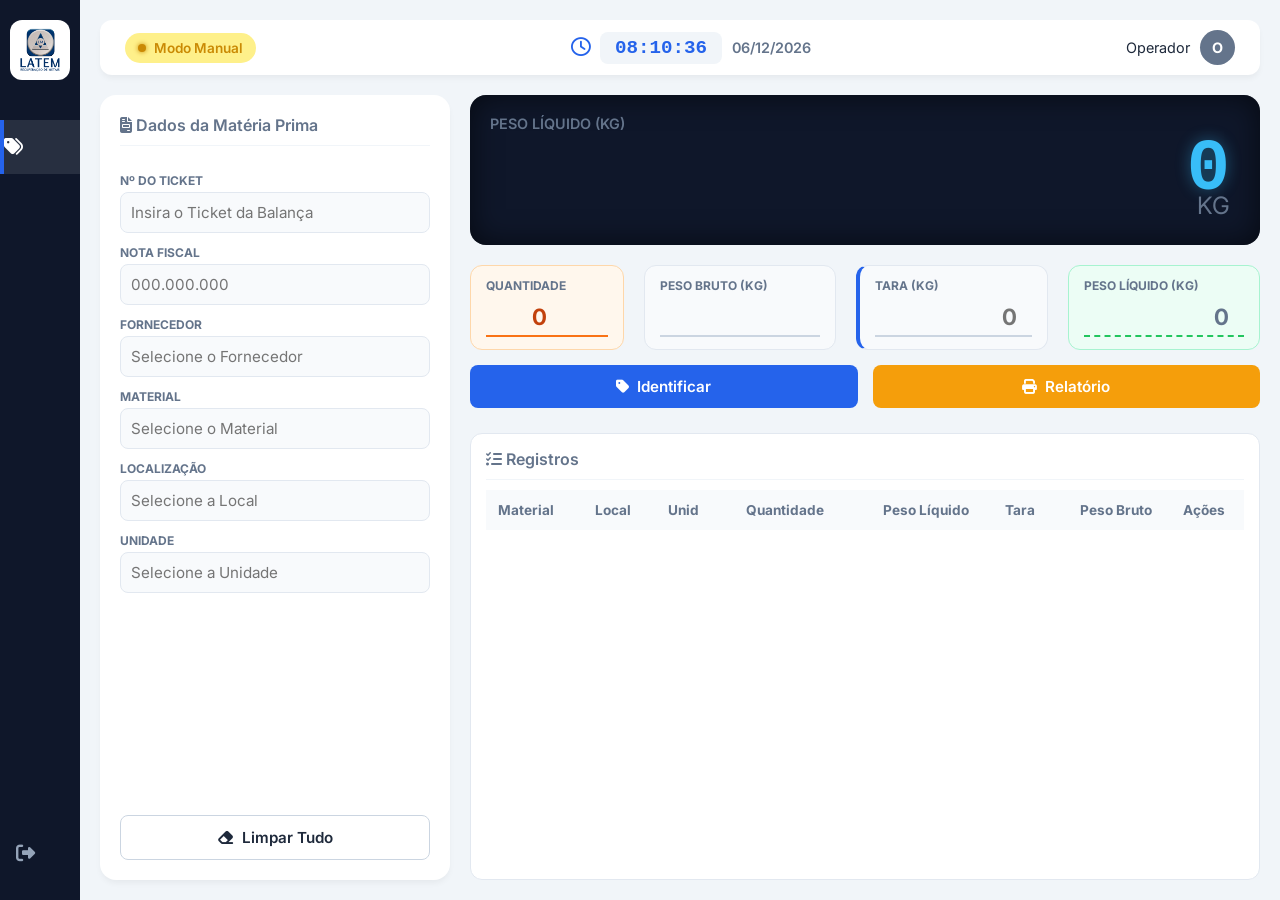
==== commit 8ee80a55: "Update index.html" ====
--- a/sistema_identificacao_mp/index.html
+++ b/sistema_identificacao_mp/index.html
@@ -3,1249 +3,360 @@
 <head>
     <meta charset="UTF-8">
     <meta name="viewport" content="width=device-width, initial-scale=1.0">
-    <title>Sistema de Identificação de Matéria Prima</title>
+    <title>Identificação de Matéria Prima</title>
     <link rel="icon" type="image/png" href="../photos/logo-latem.png">
-    <!-- Fontes Principais -->
     <link href="https://fonts.googleapis.com/css2?family=Inter:wght@300;400;600;700&display=swap" rel="stylesheet">
-    <!-- Fonte para Código de Barras -->
     <link href="https://fonts.googleapis.com/css2?family=Libre+Barcode+128&display=swap" rel="stylesheet">
     <link rel="stylesheet" href="https://cdnjs.cloudflare.com/ajax/libs/font-awesome/6.4.0/css/all.min.css">
-    
     <style>
-        :root {
-            --primary: #2563eb;
-            --primary-dark: #1e40af;
-            --secondary: #64748b;
-            --bg-body: #f1f5f9;
-            --bg-card: #ffffff;
-            --text-main: #1e293b;
-            --text-muted: #64748b;
-            --danger: #ef4444;
-            --success: #22c55e;
-            --warning: #f59e0b;
-            --display-bg: #0f172a;
-            --display-text: #38bdf8;
-        }
-
-        * {
-            box-sizing: border-box;
-            margin: 0;
-            padding: 0;
-            font-family: 'Inter', sans-serif;
-        }
-
-        body {
-            background-color: var(--bg-body);
-            color: var(--text-main);
-            height: 100vh;
-            overflow: hidden;
-            display: flex;
-        }
-
-        /* --- Toast Notifications --- */
-        #toast-container {
-            position: fixed;
-            top: 20px;
-            right: 20px;
-            z-index: 11000;
-            display: flex;
-            flex-direction: column;
-            gap: 10px;
-        }
-
-        .toast {
-            background: white;
-            padding: 15px 20px;
-            border-radius: 12px;
-            box-shadow: 0 10px 15px -3px rgba(0, 0, 0, 0.1);
-            display: flex;
-            align-items: center;
-            gap: 12px;
-            min-width: 300px;
-            animation: slideIn 0.3s ease-out forwards;
-            border-left: 5px solid var(--primary);
-            font-size: 0.9rem;
-            font-weight: 500;
-        }
-
-        .toast.success { border-left-color: var(--success); }
-        .toast.error { border-left-color: var(--danger); }
-        .toast.warning { border-left-color: var(--warning); }
-        .toast.info { border-left-color: var(--primary); }
-
-        .toast i { font-size: 1.2rem; }
-        .toast.success i { color: var(--success); }
-        .toast.error i { color: var(--danger); }
-        .toast.warning i { color: var(--warning); }
-        .toast.info i { color: var(--primary); }
-
-        @keyframes slideIn {
-            from { transform: translateX(100%); opacity: 0; }
-            to { transform: translateX(0); opacity: 1; }
-        }
-        
-        @keyframes fadeOut {
-            to { opacity: 0; transform: translateY(-20px); }
-        }
-
-        /* --- Sidebar --- */
-        .sidebar {
-            width: 80px;
-            background-color: var(--display-bg);
-            display: flex;
-            flex-direction: column;
-            align-items: center;
-            padding-top: 20px;
-            transition: width 0.3s;
-            z-index: 10;
-        }
-        
-        .sidebar:hover {
-            width: 200px;
-        }
-
-        .logo-area {
-            width: 60px;
-            height: 60px;
-            border-radius: 12px;
-            display: flex;
-            justify-content: center;
-            align-items: center;
-            margin-bottom: 40px;
-            overflow: hidden;
-            background: white;
-            padding: 5px;
-        }
-        
-        .logo-area img {
-            width: 100%;
-            height: 100%;
-            object-fit: contain;
-        }
-
-        .nav-item {
-            width: 100%;
-            display: flex;
-            align-items: center;
-            padding: 15px 0;
-            cursor: pointer;
-            color: #94a3b8;
-            transition: 0.2s;
-            text-decoration: none;
-        }
-
-        .nav-item:hover, .nav-item.active {
-            background-color: rgba(255,255,255,0.1);
-            color: white;
-            border-left: 4px solid var(--primary);
-        }
-
-        .nav-icon {
-            width: 80px;
-            text-align: center;
-            font-size: 1.2rem;
-        }
-
-        .nav-text {
-            white-space: nowrap;
-            opacity: 0;
-            transition: opacity 0.2s;
-        }
-
-        .sidebar:hover .nav-text {
-            opacity: 1;
-        }
-
-        /* --- Main Content --- */
-        .main-content {
-            flex: 1;
-            padding: 20px;
-            display: grid;
-            grid-template-columns: 350px 1fr;
-            grid-template-rows: auto 1fr;
-            gap: 20px;
-            height: 100vh;
-        }
-
-        header {
-            grid-column: 1 / -1;
-            display: flex;
-            justify-content: space-between;
-            align-items: center;
-            background: var(--bg-card);
-            padding: 10px 25px;
-            border-radius: 12px;
-            box-shadow: 0 4px 6px -1px rgba(0, 0, 0, 0.05);
-        }
-
-        /* Header Components */
-        .header-left {
-            display: flex;
-            align-items: center;
-            gap: 20px;
-        }
-
-        .status-badge {
-            display: flex;
-            align-items: center;
-            gap: 8px;
-            padding: 6px 12px;
-            border-radius: 20px;
-            font-size: 0.85rem;
-            font-weight: 600;
-            background: #fee2e2;
-            color: var(--danger);
-            cursor: pointer;
-            transition: 0.2s;
-            border: 1px solid transparent;
-        }
-
-        .status-badge.connected {
-            background: #dcfce7;
-            color: var(--success);
-        }
-
-        .status-dot {
-            width: 8px;
-            height: 8px;
-            border-radius: 50%;
-            background: currentColor;
-            box-shadow: 0 0 5px currentColor;
-        }
-
-        .header-center {
-            font-size: 1.2rem;
-            font-weight: 600;
-            color: var(--text-main);
-            display: flex;
-            gap: 10px;
-            align-items: center;
-        }
-
-        .clock-display {
-            background: #f1f5f9;
-            padding: 5px 15px;
-            border-radius: 8px;
-            font-family: 'Courier New', monospace;
-            font-weight: 700;
-            color: var(--primary);
-        }
-
-        .user-info { display: flex; align-items: center; gap: 10px; font-size: 0.9rem; }
-        .user-avatar { width: 35px; height: 35px; background: var(--secondary); border-radius: 50%; display: flex; align-items: center; justify-content: center; color: white; }
-
-        /* --- Cards --- */
-        .card {
-            background: var(--bg-card);
-            border-radius: 16px;
-            padding: 20px;
-            box-shadow: 0 4px 6px -1px rgba(0, 0, 0, 0.05);
-            display: flex;
-            flex-direction: column;
-            overflow: hidden;
-        }
-
-        .card-title {
-            font-size: 1rem;
-            font-weight: 600;
-            margin-bottom: 15px;
-            color: var(--secondary);
-            display: flex;
-            align-items: center;
-            justify-content: space-between;
-            gap: 8px;
-            border-bottom: 1px solid #f1f5f9;
-            padding-bottom: 10px;
-        }
-
-        /* --- Form Section (Left) --- */
-        .form-section {
-            display: flex;
-            flex-direction: column;
-            gap: 12px;
-            overflow-y: auto;
-        }
-
-        .input-group {
-            display: flex;
-            flex-direction: column;
-            gap: 4px;
-            position: relative;
-        }
-
-        label {
-            font-size: 0.75rem;
-            font-weight: 700;
-            color: var(--secondary);
-            text-transform: uppercase;
-            letter-spacing: 0.5px;
-        }
-
-        input, select, textarea {
-            padding: 10px;
-            border: 1px solid #e2e8f0;
-            border-radius: 8px;
-            font-size: 0.95rem;
-            outline: none;
-            transition: 0.2s;
-            background: #f8fafc;
-            width: 100%;
-        }
-
-        /* Estilo para campos bloqueados */
-        input:read-only, select:disabled {
-            background-color: #e2e8f0;
-            color: #64748b;
-            cursor: not-allowed;
-            border-color: #cbd5e1;
-        }
-
-        input:focus, select:focus, textarea:focus {
-            border-color: var(--primary);
-            background: white;
-            box-shadow: 0 0 0 3px rgba(37, 99, 235, 0.1);
-        }
-
-        /* --- Scale Display (Right) --- */
-        .scale-section {
-            display: flex;
-            flex-direction: column;
-            gap: 15px;
-            overflow-y: hidden;
-        }
-
-        .display-container {
-            background: var(--display-bg);
-            color: var(--display-text);
-            padding: 20px 30px;
-            border-radius: 16px;
-            text-align: right;
-            position: relative;
-            box-shadow: inset 0 0 30px rgba(0,0,0,0.6);
-            display: flex;
-            flex-direction: column;
-            justify-content: center;
-            height: 150px;
-            flex-shrink: 0;
-        }
-
-        .display-label {
-            position: absolute;
-            top: 20px;
-            left: 20px;
-            font-size: 0.9rem;
-            color: #64748b;
-            font-weight: 600;
-            text-transform: uppercase;
-        }
-
-        .weight-value {
-            font-family: 'Courier New', monospace;
-            font-size: 4.5rem;
-            font-weight: 700;
-            letter-spacing: -4px;
-            line-height: 1;
-            text-shadow: 0 0 15px rgba(56, 189, 248, 0.4);
-        }
-
-        .unit {
-            font-size: 1.5rem;
-            color: #64748b;
-            position: absolute;
-            bottom: 25px;
-            right: 30px;
-        }
-        
-        /* --- Weight Controls --- */
-        .weight-controls {
-            display: grid;
-            grid-template-columns: 0.6fr 1fr 1fr 1fr;
-            gap: 15px;
-            flex-shrink: 0;
-        }
-
-        .weight-input-card {
-            background: #f8fafc;
-            padding: 10px 15px;
-            border-radius: 12px;
-            border: 1px solid #e2e8f0;
-        }
-
-        .weight-input-card label { margin-bottom: 5px; display: block; }
-
-        .weight-input-card input {
-            font-size: 1.4rem;
-            font-weight: 700;
-            color: var(--text-main);
-            text-align: right;
-            border: none;
-            background: transparent;
-            border-bottom: 2px solid #cbd5e1;
-            border-radius: 0;
-            padding: 5px 0;
-        }
-
-        .weight-input-card.highlight {
-            background: #ecfdf5;
-            border-color: #a7f3d0;
-        }
-        .weight-input-card.highlight input {
-            color: var(--success);
-            border-color: var(--success);
-        }
-
-        .qtd-card {
-            background: #fff7ed;
-            border-color: #fed7aa;
-        }
-        .qtd-card input {
-            color: #c2410c;
-            border-color: #f97316;
-            text-align: center;
-        }
-
-        /* --- Action Buttons --- */
-        .actions {
-            display: grid;
-            grid-template-columns: 1fr 1fr;
-            gap: 15px;
-            flex-shrink: 0;
-        }
-
-        .btn {
-            padding: 12px;
-            border: none;
-            border-radius: 8px;
-            font-weight: 600;
-            cursor: pointer;
-            display: flex;
-            align-items: center;
-            justify-content: center;
-            gap: 8px;
-            transition: 0.2s;
-            font-size: 0.95rem;
-            white-space: nowrap;
-        }
-
-        .btn-primary { background: var(--primary); color: white; }
-        .btn-primary:hover { background: var(--primary-dark); }
-        
-        .btn-secondary { background: white; border: 1px solid #cbd5e1; color: var(--text-main); }
-        .btn-secondary:hover { background: #f1f5f9; }
-
-        .btn-warning { background: var(--warning); color: white; }
-        .btn-warning:hover { filter: brightness(0.9); }
-        
-        .btn-danger { background: var(--danger); color: white; }
-        .btn-danger:hover { background: #b91c1c; }
-
-        /* --- History Table --- */
-        .history-section {
-            flex: 1;
-            display: flex;
-            flex-direction: column;
-            overflow: hidden;
-            margin-top: 10px;
-            background: white;
-            border-radius: 12px;
-            padding: 15px;
-            box-shadow: 0 4px 6px -1px rgba(0, 0, 0, 0.05);
-            border: 1px solid #e2e8f0;
-        }
-
-        .table-container {
-            overflow-y: auto;
-            flex: 1;
-        }
-
-        table {
-            width: 100%;
-            border-collapse: collapse;
-            font-size: 0.85rem;
-        }
-
-        th {
-            text-align: left;
-            padding: 12px;
-            background: #f8fafc;
-            color: var(--secondary);
-            font-weight: 700;
-            position: sticky;
-            top: 0;
-            z-index: 5;
-        }
-
-        td {
-            padding: 10px 12px;
-            border-bottom: 1px solid #e2e8f0;
-            vertical-align: middle;
-        }
-
-        tr:hover { background: #f1f5f9; }
-
-        /* --- Modals --- */
-        .modal-overlay {
-            position: fixed;
-            top: 0; left: 0; width: 100%; height: 100%;
-            background: rgba(15, 23, 42, 0.9);
-            display: flex;
-            justify-content: center;
-            align-items: center;
-            z-index: 1000;
-        }
-
-        .etiqueta-modal {
-            background: white;
-            padding: 0;
-            width: 400px;
-            max-height: 90vh;
-            display: none;
-            position: fixed;
-            top: 50%; left: 50%;
-            transform: translate(-50%, -50%);
-            z-index: 2000;
-            box-shadow: 0 0 50px rgba(0,0,0,0.5);
-            flex-direction: column;
-        }
-
-        .etiqueta-scroll-area {
-            overflow-y: auto;
-            padding: 15px;
-            background: #f1f5f9;
-            display: flex;
-            flex-direction: column;
-            gap: 20px;
-        }
-
-        .etiqueta-individual {
-            background: white;
-            padding: 15px;
-            border: 1px solid #ccc;
-            font-family: 'Courier New', monospace;
-            color: black;
-        }
+        /* CSS PADRONIZADO */
+        :root{--primary:#2563eb;--primary-dark:#1e40af;--secondary:#64748b;--bg-body:#f1f5f9;--bg-card:#ffffff;--text-main:#1e293b;--danger:#ef4444;--success:#22c55e;--warning:#f59e0b;--display-bg:#0f172a;--display-text:#38bdf8}
+        *{box-sizing:border-box;margin:0;padding:0;font-family:'Inter',sans-serif} body{background-color:var(--bg-body);color:var(--text-main);height:100vh;overflow:hidden;display:flex} .hidden{display:none !important}
+        
+        #toast-container{position:fixed;top:20px;right:20px;z-index:11000;display:flex;flex-direction:column;gap:10px} 
+        .toast{background:white;padding:15px 20px;border-radius:12px;box-shadow:0 10px 15px -3px rgba(0,0,0,0.1);display:flex;align-items:center;gap:12px;min-width:300px;animation:slideIn 0.3s forwards;border-left:5px solid var(--primary);font-size:0.9rem;font-weight:500} 
+        .toast.success{border-left-color:var(--success)} .toast.error{border-left-color:var(--danger)} .toast.warning{border-left-color:var(--warning)} .toast.info{border-left-color:var(--primary)} 
+        .toast i{font-size:1.2rem} .toast.success i{color:var(--success)} .toast.error i{color:var(--danger)} .toast.warning i{color:var(--warning)} .toast.info i{color:var(--primary)} 
+        @keyframes slideIn{from{transform:translateX(100%);opacity:0} to{transform:translateX(0);opacity:1}} @keyframes fadeOut{to{opacity:0;transform:translateY(-20px)}}
+        
+        .sidebar{width:80px;background-color:var(--display-bg);display:flex;flex-direction:column;align-items:center;padding-top:20px;transition:width 0.3s;z-index:10} .sidebar:hover{width:200px} 
+        .logo-area{width:60px;height:60px;border-radius:12px;display:flex;justify-content:center;align-items:center;margin-bottom:40px;overflow:hidden;background:white;padding:5px} .logo-area img{width:100%;height:100%;object-fit:contain} 
+        .nav-item{width:100%;display:flex;align-items:center;padding:15px 0;cursor:pointer;color:#94a3b8;transition:0.2s;text-decoration:none} .nav-item:hover,.nav-item.active{background-color:rgba(255,255,255,0.1);color:white;border-left:4px solid var(--primary)} 
+        .nav-icon{width:80px;text-align:center;font-size:1.2rem} .nav-text{white-space:nowrap;opacity:0;transition:opacity 0.2s} .sidebar:hover .nav-text{opacity:1}
+        
+        .main-content{flex:1;padding:20px;display:grid;grid-template-columns:350px 1fr;grid-template-rows:auto 1fr;gap:20px;height:100vh}
+        
+        header{grid-column:1/-1;display:flex;justify-content:space-between;align-items:center;background:var(--bg-card);padding:10px 25px;border-radius:12px;box-shadow:0 4px 6px -1px rgba(0,0,0,0.05)} 
+        .header-left{display:flex;align-items:center;gap:20px} .status-badge{display:flex;align-items:center;gap:8px;padding:6px 12px;border-radius:20px;font-size:0.85rem;font-weight:600;background:#fee2e2;color:var(--danger);cursor:pointer;transition:0.2s;border:1px solid transparent} .status-badge.manual{background:#fef08a;color:#ca8a04;cursor:default} .status-dot{width:8px;height:8px;border-radius:50%;background:currentColor;box-shadow:0 0 5px currentColor} 
+        .header-center{font-size:1.2rem;font-weight:600;display:flex;gap:10px;align-items:center;color:var(--text-main)} .clock-display{background:#f1f5f9;padding:5px 15px;border-radius:8px;font-family:'Courier New',monospace;color:var(--primary)} 
+        .user-info{display:flex;align-items:center;gap:10px;font-size:0.9rem} .user-avatar{width:35px;height:35px;background:var(--secondary);border-radius:50%;display:flex;align-items:center;justify-content:center;color:white;text-transform:uppercase;font-weight:bold}
+        
+        .card{background:var(--bg-card);border-radius:16px;padding:20px;box-shadow:0 4px 6px -1px rgba(0,0,0,0.05);display:flex;flex-direction:column;overflow:hidden} 
+        .card-title{font-size:1rem;font-weight:600;margin-bottom:15px;color:var(--secondary);display:flex;align-items:center;justify-content:space-between;border-bottom:1px solid #f1f5f9;padding-bottom:10px} 
+        .form-section{display:flex;flex-direction:column;gap:12px;overflow-y:auto; overflow-x:hidden;} 
+        .input-group{display:flex;flex-direction:column;gap:4px} label{font-size:0.75rem;font-weight:700;color:var(--secondary);text-transform:uppercase} 
+        input,select{padding:10px;border:1px solid #e2e8f0;border-radius:8px;font-size:0.95rem;outline:none;background:#f8fafc;width:100%;transition:0.2s} input:focus,select:focus{border-color:var(--primary);background:white;box-shadow:0 0 0 3px rgba(37,99,235,0.1)} 
+        input:read-only,select:disabled,input:disabled{background-color:#e2e8f0;cursor:not-allowed;color:#64748b}
+        
+        /* Dropdown Autocomplete Customizado */
+        .custom-autocomplete-wrapper { position: relative; width: 100%; }
+        .custom-autocomplete-list { position: absolute; top: 100%; left: 0; right: 0; background: white; border: 1px solid #e2e8f0; border-radius: 8px; max-height: 200px; overflow-y: auto; z-index: 1000; box-shadow: 0 10px 15px -3px rgba(0,0,0,0.1); list-style: none; padding: 0; margin-top: 4px; }
+        .custom-autocomplete-list li { padding: 10px 15px; cursor: pointer; border-bottom: 1px solid #f1f5f9; font-size: 0.9rem; color: var(--text-main); }
+        .custom-autocomplete-list li:hover { background: #eff6ff; color: var(--primary); font-weight: 600; }
+        
+        .scale-section{display:flex;flex-direction:column;gap:15px;overflow-y:hidden} 
+        .display-container{background:var(--display-bg);color:var(--display-text);padding:20px 30px;border-radius:16px;text-align:right;position:relative;box-shadow:inset 0 0 30px rgba(0,0,0,0.6);display:flex;flex-direction:column;justify-content:center;height:150px;flex-shrink:0} 
+        .display-label{position:absolute;top:20px;left:20px;font-size:0.9rem;color:#64748b;font-weight:600;text-transform:uppercase} 
+        .weight-value{font-family:'Courier New',monospace;font-size:4.5rem;font-weight:700;text-shadow:0 0 15px rgba(56,189,248,0.4)} .display-offline .weight-value{color:#334155;text-shadow:none} .unit{font-size:1.5rem;color:#64748b;position:absolute;bottom:25px;right:30px}
+        .weight-controls{display:grid;grid-template-columns:0.8fr 1fr 1fr 1fr;gap:20px;margin-top:5px;flex-shrink:0} 
+        .weight-input-card{background:#f8fafc;padding:12px 15px;border-radius:12px;border:1px solid #e2e8f0;display:flex;flex-direction:column;justify-content:center} .weight-input-card label{margin-bottom:5px} 
+        .weight-input-card input{font-size:1.4rem;font-weight:700;border:none;background:transparent!important;border-bottom:2px solid #cbd5e1;width:100%;text-align:right;padding:5px 0;border-radius:0} .weight-input-card input[readonly]{color:var(--secondary);cursor:not-allowed;border-bottom-style:dashed} 
+        .highlight{background:#ecfdf5;border-color:#a7f3d0} .highlight input{color:var(--success);border-color:var(--success)} .qtd-card{background:#fff7ed;border-color:#fed7aa} .qtd-card input{color:#c2410c;border-color:#f97316;text-align:center}
+        
+        .actions{display:flex;gap:15px;flex-shrink:0} 
+        .btn{flex:1;padding:12px;border:none;border-radius:8px;font-weight:600;cursor:pointer;display:flex;align-items:center;justify-content:center;gap:8px;transition:0.2s;font-size:0.95rem;white-space:nowrap} 
+        .btn-primary{background:var(--primary);color:white} .btn-warning{background:var(--warning);color:white} .btn-secondary{background:white;border:1px solid #cbd5e1;color:var(--text-main)} .btn-danger{background:var(--danger);color:white}
+        
+        .history-section{flex:1;display:flex;flex-direction:column;overflow:hidden;margin-top:10px;background:white;border-radius:12px;padding:15px;border:1px solid #e2e8f0} 
+        .table-container{overflow-y:auto;flex:1} table{width:100%;border-collapse:collapse;font-size:0.85rem} th{text-align:left;padding:12px;background:#f8fafc;color:var(--secondary);font-weight:700;position:sticky;top:0;z-index:5} td{padding:10px 12px;border-bottom:1px solid #e2e8f0;vertical-align:middle}
+        
+        .modal-overlay{position:fixed;top:0;left:0;width:100%;height:100%;background:rgba(15,23,42,0.9);display:flex;justify-content:center;align-items:center;z-index:1000}
+        
+        /* Modal Etiqueta Múltipla */
+        .etiqueta-modal{background:white;width:420px;display:none;position:fixed;top:50%;left:50%;transform:translate(-50%,-50%);z-index:2000;flex-direction:column;box-shadow:0 0 50px rgba(0,0,0,0.5);font-family:'Courier New',monospace;border-radius:8px;overflow:hidden;max-height:90vh;}
+        .etiqueta-scroll-area{overflow-y:auto;padding:15px;background:#f1f5f9;display:flex;flex-direction:column;gap:15px;flex:1}
+        .etiqueta-individual{background:white;padding:15px;border:1px solid #ccc;box-shadow:0 2px 4px rgba(0,0,0,0.05);display:flex;flex-direction:column;justify-content:space-between;min-height:300px;}
         
         /* Modal Relatório */
-        .relatorio-modal {
-            background: white;
-            width: 800px;
-            max-height: 90vh;
-            border-radius: 8px;
-            display: none;
-            position: fixed;
-            top: 50%; left: 50%;
-            transform: translate(-50%, -50%);
-            z-index: 2000;
-            box-shadow: 0 0 50px rgba(0,0,0,0.5);
-            overflow: hidden;
-            flex-direction: column;
-        }
-
-        .relatorio-content {
-            padding: 40px;
-            overflow-y: auto;
-            flex: 1;
-            font-family: Arial, sans-serif;
-            color: black;
-        }
-
-        .relatorio-header {
-            text-align: center;
-            margin-bottom: 30px;
-            border-bottom: 2px solid #000;
-            padding-bottom: 15px;
-        }
-
-        .relatorio-info {
-            display: grid;
-            grid-template-columns: 1fr 1fr;
-            gap: 20px; 
-            margin-bottom: 20px;
-            font-size: 14px;
-            border: 1px solid #ccc;
-            padding: 15px;
-            background: #f9f9f9;
-        }
-
-        .relatorio-info div {
-            margin-bottom: 5px;
-        }
-        
-        .relatorio-info strong {
-            display: inline-block;
-            width: 100px; 
-        }
-
-        .relatorio-table {
-            width: 100%;
-            border-collapse: collapse;
-            margin-top: 20px;
-            font-size: 12px;
-        }
-
-        .relatorio-table th, .relatorio-table td {
-            border: none;
-            padding: 8px;
-            text-align: left;
-        }
-        
-        .relatorio-table tbody tr {
-            border-bottom: 1px solid #f0f0f0;
-        }
-
-        .relatorio-table th {
-            background: #eee;
-            font-weight: bold;
-            border-bottom: 2px solid #000;
-        }
-
-        .hidden { display: none !important; }
-
-        @media (max-width: 1024px) {
-            .main-content { grid-template-columns: 1fr; overflow-y: auto; }
-            body { overflow: auto; }
-            .sidebar { display: none; }
-            .actions { grid-template-columns: 1fr; }
-            .scale-section { overflow: visible; }
-        }
-
-        /* --- PRINT STYLES --- */
-        @media print {
-            @page { margin: 2mm; }
-            body { 
-                background: white; 
-                height: auto; 
-                overflow: visible; 
-                display: block; 
-            }
-            
-            #toast-container { display: none !important; }
-            .sidebar, .actions, .form-section, .weight-controls, #scaleStatus, .user-info, .btn, .scale-section, .main-content, header {
-                display: none !important;
-            }
-
-            /* --- MODO RELATÓRIO A4 --- */
-            body.printing-report .relatorio-modal {
-                display: block !important;
-                position: relative !important;
-                transform: none !important;
-                top: 0 !important;
-                left: 0 !important;
-                width: 100% !important;
-                max-height: none !important;
-                box-shadow: none !important;
-                border: none !important;
-            }
-            
-            body.printing-report .relatorio-content {
-                padding: 0;
-                overflow: visible;
-            }
-            
-            body.printing-report .relatorio-footer {
-                display: none;
-            }
-
-            /* --- MODO ETIQUETA ZD220 --- */
-            body.printing-label { width: 100%; margin: 0; padding: 0; }
-            body.printing-label .etiqueta-modal {
-                display: block !important;
-                position: static !important;
-                transform: none !important;
-                width: 100% !important;
-                border: none !important;
-                box-shadow: none !important;
-                padding: 0 !important;
-                margin: 0 !important;
-                background: none !important;
-                max-height: none !important;
-            }
-            
-            body.printing-label .etiqueta-scroll-area {
-                padding: 0 !important;
-                background: white !important;
-                overflow: visible !important;
-                gap: 0 !important;
-                display: block !important;
-            }
-
-            body.printing-label .etiqueta-individual {
-                break-after: page;
-                page-break-after: always;
-                border: none;
-                padding: 5mm !important;
-                width: 100%;
-                height: auto;
-                display: block;
-            }
-            
-            body.printing-label .etiqueta-individual:last-child {
-                break-after: auto;
-                page-break-after: auto;
-            }
-
-            body.printing-label .etiqueta-controls, body.printing-label .etiqueta-header-title { display: none !important; }
+        .relatorio-modal{background:white;width:800px;max-height:90vh;display:none;position:fixed;top:50%;left:50%;transform:translate(-50%,-50%);z-index:2000;flex-direction:column;box-shadow:0 0 50px rgba(0,0,0,0.5);border-radius:8px;overflow:hidden} 
+        .relatorio-content{padding:40px;overflow-y:auto;flex:1;font-family:Arial,sans-serif;color:black} 
+        .relatorio-header{text-align:center;margin-bottom:20px;border-bottom:2px solid #000;padding-bottom:15px} 
+        .relatorio-table{width:100%;border-collapse:collapse;margin-top:20px;font-size:12px} .relatorio-table th{background:#eee;font-weight:bold;border-bottom:2px solid #000;padding:8px;text-align:left} .relatorio-table td{padding:8px;border-bottom:1px solid #f0f0f0}
+        
+        @media print{ 
+            @page{size:100mm 100mm; margin:0;} 
+            body *{visibility:hidden} 
+            .printing-label #etiquetaModal, .printing-label #etiquetaModal *{visibility:visible} 
+            .printing-label #etiquetaModal{position:absolute!important;left:0!important;top:0!important;width:100mm!important;background:white!important;display:block!important;border:none!important;box-shadow:none!important;transform:none!important;margin:0!important;max-height:none!important;border-radius:0!important;overflow:visible!important;} 
+            .printing-label .etiqueta-scroll-area{padding:0!important;background:white!important;overflow:visible!important;gap:0!important;display:block!important;} 
+            .printing-label .etiqueta-individual{break-after:page;page-break-after:always;border:none;padding:5mm!important;width:100mm;height:100mm;display:flex;flex-direction:column;justify-content:space-between;box-sizing:border-box;box-shadow:none!important;} 
+            .printing-label .etiqueta-individual:last-child{break-after:auto;page-break-after:auto} 
+            .printing-label .etiqueta-controls, .printing-label .etiqueta-header-title{display:none!important}
+            
+            .printing-report @page{size:A4 portrait;margin:10mm} 
+            .printing-report #relatorioModal, .printing-report #relatorioModal *{visibility:visible} 
+            .printing-report #relatorioModal{position:absolute!important;left:0!important;top:0!important;width:100%!important;display:block!important;border:none!important;box-shadow:none!important;transform:none!important;max-height:none!important;border-radius:0!important} 
+            .printing-report .relatorio-content{padding:0!important;overflow:visible!important;width:100%!important} 
+            .printing-report .relatorio-footer{display:none!important} 
+            header,.sidebar,.actions,.form-section,.weight-controls{display:none!important} 
         }
     </style>
 </head>
 <body>
-    <!-- Bloqueio Global -->
-    <div id="duplicateTabModal" class="modal-overlay hidden" style="z-index: 99999; background: #0f172a;">
-        <div style="background: white; padding: 40px; border-radius: 20px; box-shadow: 0 10px 25px rgba(0,0,0,0.5); max-width: 450px; text-align: center;">
-            <i class="fa-solid fa-triangle-exclamation" style="font-size: 3.5rem; color: #ef4444; margin-bottom: 20px;"></i>
-            <h2 style="margin-bottom: 10px; color: #1e293b;">Sistema já está em uso!</h2>
-            <p style="color: #64748b; margin-bottom: 25px; line-height: 1.5;">
-                Identifiquei um sistema da Latem já em uso em outra aba ou janela neste computador. 
-                <br><br>
-                Para evitar erros e travamentos, por favor, volte para a aba que já está aberta.
-            </p>
+    <div id="duplicateTabModal" class="modal-overlay hidden" style="z-index:99999;background:var(--display-bg)"><div style="background:white;padding:40px;border-radius:20px;text-align:center"><i class="fa-solid fa-triangle-exclamation" style="font-size:3.5rem;color:var(--danger);margin-bottom:20px"></i><h2 style="margin-bottom:10px;color:var(--text-main)">Sistema já aberto!</h2><p style="color:var(--secondary);margin-bottom:25px">Volte para a aba que já está aberta para evitar conflitos.</p></div></div>
+    <div id="confirmModal" class="modal-overlay hidden" style="z-index:99999"><div style="background:white;padding:30px;border-radius:16px;text-align:center;max-width:350px"><i class="fa-solid fa-circle-question" style="font-size:3rem;color:var(--warning);margin-bottom:15px"></i><h3 style="margin-bottom:10px;color:var(--text-main)">Confirmar Exclusão</h3><p style="color:var(--secondary);margin-bottom:20px">Deseja realmente excluir este registo?</p><div style="display:flex;gap:10px;justify-content:center"><button class="btn btn-secondary" onclick="fecharConfirmacao()">Cancelar</button><button class="btn btn-danger" onclick="confirmarExclusao()">Excluir</button></div></div></div>
+    <div id="toast-container"></div>
+    
+    <div id="etiquetaModal" class="etiqueta-modal">
+        <div class="etiqueta-header-title" style="padding:15px;border-bottom:1px solid #e2e8f0;text-align:center;font-weight:bold;background:white;">Comprovantes Gerados</div>
+        <div id="etiquetaScrollArea" class="etiqueta-scroll-area"></div>
+        <div class="etiqueta-controls" style="padding:10px;border-top:1px solid #eee;background:#f8fafc;display:flex;gap:10px;">
+            <button class="btn btn-primary" onclick="imprimirEtiqueta()" style="flex:1"><i class="fa-solid fa-print"></i> Imprimir Tudo</button>
+            <button class="btn btn-secondary" onclick="fecharEtiqueta()" style="flex:1">Fechar</button>
         </div>
     </div>
-
-    <!-- TOAST CONTAINER -->
-    <div id="toast-container"></div>
-
-    <!-- ETIQUETA MODAL -->
-    <div id="etiquetaModal" class="etiqueta-modal">
-        <div class="etiqueta-header-title" style="padding: 10px; border-bottom: 1px solid #ddd; text-align: center; font-weight: bold;">Etiquetas Geradas</div>
-        <div id="etiquetaScrollArea" class="etiqueta-scroll-area">
-            <!-- Conteúdo dinâmico -->
-        </div>
-        <div class="etiqueta-controls" style="padding: 15px; border-top: 1px solid #eee; text-align: center;">
-            <button class="btn btn-primary" onclick="imprimirEtiqueta()" style="width: 100%; margin-bottom: 5px;">Imprimir Tudo</button>
-            <button class="btn btn-secondary" onclick="fecharEtiqueta()" style="width: 100%;">Fechar</button>
+    
+    <div id="relatorioModal" class="relatorio-modal">
+        <div id="relatorioConteudo" class="relatorio-content"></div>
+        <div class="relatorio-footer" style="padding:15px;border-top:1px solid #eee;display:flex;gap:10px;background:white;">
+            <button class="btn btn-primary" onclick="imprimirRelatorioReal()" style="flex:1"><i class="fa-solid fa-print"></i> Imprimir Relatório</button>
+            <button class="btn btn-secondary" onclick="fecharRelatorio()" style="flex:1">Fechar</button>
         </div>
     </div>
-
-    <!-- RELATÓRIO MODAL -->
-    <div id="relatorioModal" class="relatorio-modal">
-        <div id="relatorioConteudo" class="relatorio-content">
-            <!-- Conteúdo dinâmico -->
-        </div>
-        <div class="relatorio-footer" style="padding: 15px; text-align: center; border-top: 1px solid #eee; background: #fff;">
-            <button class="btn btn-primary" onclick="imprimirRelatorioReal()" style="width: 100%; margin-bottom: 5px;">Gerar Relatório</button>
-            <button class="btn btn-secondary" onclick="fecharRelatorio()" style="width: 100%;">Fechar</button>
-        </div>
-    </div>
-
-    <!-- SIDEBAR -->
+    
     <nav class="sidebar">
-        <div class="logo-area">
-            <img src="../photos/logo-latem.png" alt="Logo Latem">
-        </div>
-        
-        <a href="#" class="nav-item active">
-            <div class="nav-icon"><i class="fa-solid fa-tag"></i></div>
-            <span class="nav-text">Identificação</span>
-        </a>
-
-        <div style="margin-top: auto; width: 100%; margin-bottom: 20px;">
-            <a href="#" class="nav-item" onclick="logout()">
-                <div class="nav-icon"><i class="fa-solid fa-right-from-bracket"></i></div>
-                <span class="nav-text">Sair</span>
-            </a>
-        </div>
+        <div class="logo-area"><img src="../photos/logo-latem.png" alt="Logo"></div>
+        <a href="#" class="nav-item active"><div class="nav-icon"><i class="fa-solid fa-tags"></i></div><span class="nav-text">Identificação</span></a>
+        <div style="margin-top:auto;width:100%;margin-bottom:20px"><a href="#" class="nav-item" onclick="logout(); return false;"><div class="nav-icon"><i class="fa-solid fa-right-from-bracket"></i></div><span class="nav-text">Sair</span></a></div>
     </nav>
-
-    <!-- MAIN CONTENT -->
     <main class="main-content">
-        
-        <!-- Header -->
         <header>
             <div class="header-left">
-                <div id="scaleStatus" class="status-badge connected">
-                    <div class="status-dot"></div>
-                    <span id="statusText">Conectado</span>
-                </div>
-            </div>
-
+                <div class="status-badge manual"><div class="status-dot"></div><span>Modo Manual</span></div>
+            </div>
             <div class="header-center">
-                <i class="fa-regular fa-clock" style="color: var(--primary);"></i>
+                <i class="fa-regular fa-clock" style="color:var(--primary)"></i>
                 <div class="clock-display" id="clock">00:00:00</div>
-                <div style="font-size: 0.9rem; color: var(--secondary);" id="date">01/01/2024</div>
-            </div>
-
-            <div class="user-info">
-                <span id="userNameDisplay">Operador</span>
-                <div class="user-avatar"><i class="fa-solid fa-user"></i></div>
-            </div>
+                <div style="font-size:0.9rem;color:var(--secondary);font-weight:600;" id="date">01/01/2024</div>
+            </div>
+            <div class="user-info"><span id="userNameDisplay">---</span><div class="user-avatar" id="userAvatarIcon"><i class="fa-solid fa-user"></i></div></div>
         </header>
-
-        <!-- Coluna Esquerda: Formulário -->
+        
         <div class="card form-section">
-            <div class="card-title">
-                <span><i class="fa-solid fa-file-invoice"></i> Dados da Materia-Prima</span>
-            </div>
-            
-            <div class="input-group">
-                <label>Nº do Ticket</label>
-                <input type="text" id="ticket" placeholder="Insira o Ticket da Pesagem da Balança Rodoviária">
-            </div>
-
-            <div class="input-group">
-                <label>Nota Fiscal</label>
-                <input type="text" id="nfe" placeholder="000.000.000">
-            </div>
-
+            <div class="card-title"><span><i class="fa-solid fa-file-invoice"></i> Dados da Matéria Prima</span></div>
+            <div class="input-group"><label>Nº do Ticket</label><input type="text" id="ticket" placeholder="Insira o Ticket da Balança"></div>
+            <div class="input-group"><label>Nota Fiscal</label><input type="text" id="nfe" placeholder="000.000.000"></div>
+            
             <div class="input-group">
                 <label>Fornecedor</label>
-                <input type="text" id="fornecedor" placeholder="Ex: Castilho, Latem...">
-            </div>
-
+                <input type="text" id="fornecedor" placeholder="Selecione o Fornecedor">
+            </div>
+            
             <div class="input-group">
                 <label>Material</label>
-                <input type="text" id="material" placeholder="Ex: Cavaco, Perfil...">
-            </div>
-
+                <input type="text" id="material" placeholder="Selecione o Material">
+            </div>
+            
             <div class="input-group">
                 <label>Localização</label>
-                <input type="text" id="localizacao" placeholder="Ex: RB, Casinha de Borra">
-            </div>
-
+                <input type="text" id="localizacao" placeholder="Selecione a Local">
+            </div>
+            
             <div class="input-group">
                 <label>Unidade</label>
-                <input type="text" id="unidade" placeholder="Ex: Bag, Pallet">
-            </div>
-            
-            <div style="margin-top: auto; padding-top: 10px; text-align: center;">
-                 <button class="btn btn-secondary" onclick="limparTudo()" style="width: 100%;">
-                    <i class="fa-solid fa-eraser"></i> Limpar Tudo
-                </button>
-            </div>
+                <input type="text" id="unidade" placeholder="Selecione a Unidade">
+            </div>
+            <div style="margin-top:auto;padding-top:10px;text-align:center"><button class="btn btn-secondary" onclick="limparTudo()" style="width:100%"><i class="fa-solid fa-eraser"></i> Limpar Tudo</button></div>
         </div>
 
-        <!-- Coluna Direita: Balança, Ações E HISTÓRICO -->
         <div class="scale-section">
-            
-            <!-- Display Principal -->
-            <div id="displayContainer" class="display-container">
-                <div class="display-label">PESO LÍQUIDO (kg)</div>
-                <div class="weight-value" id="displayLiquido">0</div>
-                <div class="unit">KG</div>
-            </div>
-            
-            <!-- Inputs de Peso -->
+            <div class="display-container"><div class="display-label">PESO LÍQUIDO (kg)</div><div class="weight-value" id="displayLiquido">0</div><div class="unit">KG</div></div>
             <div class="weight-controls">
-                <div class="weight-input-card qtd-card">
-                    <label>Quantidade</label>
-                    <input type="number" id="quantidade" value="0">
-                </div>
-
-                <div class="weight-input-card">
-                    <label>Peso Bruto (kg)</label>
-                    <input type="number" id="pesoBruto" oninput="calcularPesos()">
-                </div>
-
-                <div class="weight-input-card" style="border-left: 4px solid var(--primary);">
-                    <label>Tara (kg)</label>
-                    <input type="number" id="pesoTara" placeholder="0" oninput="calcularPesos()">
-                </div>
-
-                <div class="weight-input-card highlight">
-                    <label>Peso Líquido (kg)</label>
-                    <input type="number" id="pesoLiquido" value="0" readonly>
-                </div>
-            </div>
-
-            <!-- Botões de Ação -->
+                <div class="weight-input-card qtd-card"><label>Quantidade</label><input type="number" id="quantidade" value="0" oninput="saveFormState()"></div>
+                <div class="weight-input-card"><label>Peso Bruto (kg)</label><input type="number" id="pesoBruto" oninput="calcularPesos()"></div>
+                <div class="weight-input-card" style="border-left:4px solid var(--primary);"><label>Tara (kg)</label><input type="number" id="pesoTara" placeholder="0" oninput="calcularPesos()"></div>
+                <div class="weight-input-card highlight"><label>Peso Líquido (kg)</label><input type="number" id="pesoLiquido" value="0" readonly></div>
+            </div>
             <div class="actions">
-                <button class="btn btn-primary" onclick="realizarIdentificacao()">
-                    <i class="fa-solid fa-tag"></i> Identificar
-                </button>
-                <button class="btn btn-warning" onclick="gerarRelatorio()">
-                    <i class="fa-solid fa-print"></i> Relatório
-                </button>
-            </div>
-
-            <!-- HISTÓRICO -->
+                <button class="btn btn-primary" onclick="realizarIdentificacao()"><i class="fa-solid fa-tag"></i> Identificar</button>
+                <button class="btn btn-warning" onclick="gerarRelatorio()"><i class="fa-solid fa-print"></i> Relatório</button>
+            </div>
             <div class="history-section">
-                <div class="card-title" style="margin-bottom: 10px;">
-                    <i class="fa-solid fa-list-check"></i> Registros
-                </div>
+                <div class="card-title" style="margin-bottom:10px; display:flex; justify-content:space-between;"><span><i class="fa-solid fa-list-check"></i> Registros</span></div>
                 <div class="table-container">
                     <table id="historyTable">
-                        <thead>
-                            <tr>
-                                <th>Material</th>
-                                <th>Localização</th>
-                                <th>Unidade</th>
-                                <th>Quantidade</th>
-                                <th>Peso Bruto</th>
-                                <th>Tara</th>
-                                <th>Peso Líquido</th>
-                                <th>Ações</th>
-                            </tr>
-                        </thead>
+                        <thead><tr><th>Material</th><th>Local</th><th>Unid</th><th style="text-align:center">Quantidade</th><th style="text-align:right">Peso Líquido</th><th style="text-align:right">Tara</th><th style="text-align:right">Peso Bruto</th><th style="text-align:center">Ações</th></tr></thead>
                         <tbody></tbody>
                     </table>
                 </div>
             </div>
         </div>
-
     </main>
 
     <script>
-        // --- BLOQUEIO GLOBAL ---
-        const globalTabChannel = new BroadcastChannel('latem_global_lock');
-        globalTabChannel.onmessage = (event) => {
-            if (event.data === 'TEM_ALGUEM_AI') {
-                globalTabChannel.postMessage('EU_JA_ESTOU_AQUI');
-            } else if (event.data === 'EU_JA_ESTOU_AQUI') {
-                document.getElementById('duplicateTabModal').classList.remove('hidden');
+        const globalTabChannel=new BroadcastChannel('latem_global_lock'); globalTabChannel.onmessage=(e)=>{if(e.data==='TEM_ALGUEM_AI')globalTabChannel.postMessage('EU_JA_ESTOU_AQUI');else if(e.data==='EU_JA_ESTOU_AQUI')document.getElementById('duplicateTabModal').classList.remove('hidden');}; setTimeout(()=>globalTabChannel.postMessage('TEM_ALGUEM_AI'),100);
+        
+        function updateClock(){
+            const n=new Date();
+            document.getElementById('clock').innerText=n.toLocaleTimeString('pt-BR');
+            document.getElementById('date').innerText=n.toLocaleDateString('pt-BR');
+        } 
+        setInterval(updateClock,1000); updateClock();
+        
+        function showToast(msg,type='success'){const c=document.getElementById('toast-container'),t=document.createElement('div');t.className=`toast ${type}`;let icon=type==='error'?'circle-exclamation':(type==='warning'?'triangle-exclamation':(type==='info'?'circle-info':'check-circle'));t.innerHTML=`<i class="fa-solid fa-${icon}"></i> <span>${msg}</span>`;c.appendChild(t);setTimeout(()=>{t.style.animation='fadeOut 0.5s ease-out forwards';setTimeout(()=>t.remove(),500)},3000);}
+        
+        function setupAutocomplete(inputId, optionsArray) {
+            const input = document.getElementById(inputId);
+            input.setAttribute('autocomplete', 'off');
+            const wrapper = document.createElement('div');
+            wrapper.className = 'custom-autocomplete-wrapper';
+            input.parentNode.insertBefore(wrapper, input);
+            wrapper.appendChild(input);
+
+            const list = document.createElement('ul');
+            list.className = 'custom-autocomplete-list hidden';
+            wrapper.appendChild(list);
+
+            function showOptions(filterStr) {
+                if(input.disabled || input.readOnly) return;
+                list.innerHTML = '';
+                const filtered = filterStr ? optionsArray.filter(o => o.toLowerCase().includes(filterStr.toLowerCase())) : optionsArray;
+                if (filtered.length === 0) { list.classList.add('hidden'); return; }
+                filtered.forEach(o => {
+                    const li = document.createElement('li');
+                    li.textContent = o;
+                    li.onmousedown = (e) => { 
+                        e.preventDefault(); 
+                        input.value = o; 
+                        list.classList.add('hidden'); 
+                        input.dispatchEvent(new Event('input')); 
+                    };
+                    list.appendChild(li);
+                });
+                list.classList.remove('hidden');
             }
-        };
-        setTimeout(() => { globalTabChannel.postMessage('TEM_ALGUEM_AI'); }, 100);
-
-        // --- TOAST NOTIFICATIONS ---
-        function showToast(message, type = 'success') {
-            const container = document.getElementById('toast-container');
-            const toast = document.createElement('div');
-            toast.className = `toast ${type}`;
-            let icon = 'check-circle';
-            if(type === 'error') icon = 'circle-exclamation';
-            if(type === 'warning') icon = 'triangle-exclamation';
-            toast.innerHTML = `<i class="fa-solid fa-${icon}"></i> <span>${message}</span>`;
-            container.appendChild(toast);
-            setTimeout(() => {
-                toast.style.animation = 'fadeOut 0.5s ease-out forwards';
-                setTimeout(() => { toast.remove(); }, 500);
-            }, 3000);
-        }
-
-        // --- RELÓGIO E DATA ---
-        function updateClock() {
-            const now = new Date();
-            document.getElementById('clock').innerText = now.toLocaleTimeString('pt-BR');
-            document.getElementById('date').innerText = now.toLocaleDateString('pt-BR');
-        }
-        setInterval(updateClock, 1000);
-        updateClock();
-
-        // --- INTEGRAÇÃO ---
-        const currentUser = localStorage.getItem('latem_user') || localStorage.getItem('usuarioLogado') || 'Operador';
-        document.getElementById('userNameDisplay').innerText = currentUser;
-
-        function logout() { 
-            showToast("Voltando ao menu principal...", "info");
-            setTimeout(() => {
-                window.location.href = '../index.html';
-            }, 1000);
-        }
-
-        // --- SALVAMENTO AUTOMÁTICO DE RASCUNHO ---
-        function saveFormState() {
-            const formState = {
-                ticket: document.getElementById('ticket').value,
-                nfe: document.getElementById('nfe').value,
-                fornecedor: document.getElementById('fornecedor').value,
-                material: document.getElementById('material').value,
-                localizacao: document.getElementById('localizacao').value,
-                unidade: document.getElementById('unidade').value,
-                quantidade: document.getElementById('quantidade').value,
-                pesoBruto: document.getElementById('pesoBruto').value,
-                pesoTara: document.getElementById('pesoTara').value
-            };
-            localStorage.setItem('latem_id_form_state', JSON.stringify(formState));
-        }
-
-        function loadFormState() {
-            const state = JSON.parse(localStorage.getItem('latem_id_form_state'));
-            if (state) {
-                document.getElementById('ticket').value = state.ticket || '';
-                document.getElementById('nfe').value = state.nfe || '';
-                document.getElementById('fornecedor').value = state.fornecedor || '';
-                document.getElementById('material').value = state.material || '';
-                document.getElementById('localizacao').value = state.localizacao || '';
-                document.getElementById('unidade').value = state.unidade || '';
-                document.getElementById('quantidade').value = state.quantidade || '0';
-                document.getElementById('pesoBruto').value = state.pesoBruto || '';
-                document.getElementById('pesoTara').value = state.pesoTara || '';
-                calcularPesos();
-            }
-        }
-
-        // Adiciona listener para salvar qualquer alteração nos campos
-        document.querySelector('.main-content').addEventListener('input', saveFormState);
-
-        // --- CÁLCULOS ---
-        function calcularPesos() {
-            const bruto = parseFloat(document.getElementById('pesoBruto').value) || 0;
-            const tara = parseFloat(document.getElementById('pesoTara').value) || 0;
-            const liquido = bruto - tara;
-            document.getElementById('pesoLiquido').value = liquido;
-            document.getElementById('displayLiquido').innerText = liquido; 
-            saveFormState();
-        }
-
-        // --- DATABASE ---
-        function getDb() { return JSON.parse(localStorage.getItem('latem_id_materia_db')) || []; }
-        function saveDb(data) { localStorage.setItem('latem_id_materia_db', JSON.stringify(data)); renderHistory(); }
-
-        function lockFields() {
-            document.getElementById('ticket').readOnly = true;
-            document.getElementById('nfe').readOnly = true;
-            document.getElementById('fornecedor').readOnly = true;
-        }
-
-        function unlockFields() {
-            document.getElementById('ticket').readOnly = false;
-            document.getElementById('nfe').readOnly = false;
-            document.getElementById('fornecedor').readOnly = false;
-        }
-
-        // --- IDENTIFICAR ---
-        function realizarIdentificacao() {
-            const t = document.getElementById('ticket').value;
-            const f = document.getElementById('fornecedor').value;
-            const m = document.getElementById('material').value;
-            const q = parseInt(document.getElementById('quantidade').value) || 0;
-            const b = parseFloat(document.getElementById('pesoBruto').value) || 0;
-            const l = parseFloat(document.getElementById('pesoLiquido').value) || 0;
-
-            if(!t || !f || !m || q < 1 || b <= 0) return showToast("Preencha todos os campos obrigatórios.", 'warning');
-
-            const db = getDb();
-            const reg = {
-                id: Date.now(),
-                data: new Date().toLocaleDateString('pt-BR'),
-                hora: new Date().toLocaleTimeString('pt-BR'),
-                ticket: t,
-                nfe: document.getElementById('nfe').value,
-                fornecedor: f,
-                material: m,
-                local: document.getElementById('localizacao').value,
-                unidade: document.getElementById('unidade').value,
-                quantidade: q,
-                bruto: b,
-                tara: document.getElementById('pesoTara').value || 0,
-                liquido: l,
-                resp: currentUser
-            };
-
-            db.unshift(reg);
-            saveDb(db);
-            lockFields();
-            renderEtiquetas(reg);
+
+            input.addEventListener('focus', () => showOptions(input.value));
+            input.addEventListener('input', () => showOptions(input.value));
+            input.addEventListener('blur', () => setTimeout(()=> list.classList.add('hidden'), 150));
+        }
+
+        const listaFornecedores = ["FORNECEDOR 1", "FORNECEDOR 2"];
+        const listaMateriais = ["MATERIAL A", "MATERIAL B"];
+        const listaLocais = ["Patio", "AC", "RB", "A01", "A02", "A03", "Casinha Borra", "Sem Localização"];
+        const listaUnidades = ["Bag", "Pallet", "Caçamba", "Granel", "Caixa", "Fardo", "Gaiola", "Sacaria", "Solta", "Tambor"];
+        
+        setupAutocomplete('fornecedor', listaFornecedores);
+        setupAutocomplete('material', listaMateriais);
+        setupAutocomplete('localizacao', listaLocais);
+        setupAutocomplete('unidade', listaUnidades);
+
+        let currentUser = 'Operador';
+        function carregarOperador() { currentUser=localStorage.getItem('latem_user')||'Operador'; document.getElementById('userNameDisplay').innerText=currentUser; document.getElementById('userAvatarIcon').innerText=currentUser.charAt(0).toUpperCase(); }
+        function logout(){showToast("Voltando ao menu principal...","info");setTimeout(()=>{window.location.href='../index.html'},1000)}
+
+        function saveFormState(){ const f={ticket:document.getElementById('ticket').value,nfe:document.getElementById('nfe').value,fornecedor:document.getElementById('fornecedor').value,material:document.getElementById('material').value,localizacao:document.getElementById('localizacao').value,unidade:document.getElementById('unidade').value,quantidade:document.getElementById('quantidade').value,pesoBruto:document.getElementById('pesoBruto').value,pesoTara:document.getElementById('pesoTara').value}; localStorage.setItem('latem_id_form_state',JSON.stringify(f)); }
+        function loadFormState(){const s=JSON.parse(localStorage.getItem('latem_id_form_state'));if(s){['ticket','nfe','fornecedor','material','localizacao','unidade','quantidade','pesoBruto','pesoTara'].forEach(id=>document.getElementById(id).value=s[id]||'');calcularPesos()}}
+        document.querySelector('.main-content').addEventListener('input',saveFormState);
+
+        function calcularPesos(){const b=parseFloat(document.getElementById('pesoBruto').value)||0,t=parseFloat(document.getElementById('pesoTara').value)||0,l=b-t;document.getElementById('pesoLiquido').value=l;document.getElementById('displayLiquido').innerText=l;saveFormState()}
+        function getDb(){return JSON.parse(localStorage.getItem('latem_id_materia_db'))||[]} function saveDb(d){localStorage.setItem('latem_id_materia_db',JSON.stringify(d));renderHistory()}
+        function lockFields(){['ticket','nfe','fornecedor'].forEach(id=>document.getElementById(id).readOnly=true)} function unlockFields(){['ticket','nfe','fornecedor'].forEach(id=>document.getElementById(id).readOnly=false)}
+
+        function realizarIdentificacao(){
+            const t=document.getElementById('ticket').value,f=document.getElementById('fornecedor').value,m=document.getElementById('material').value,q=parseInt(document.getElementById('quantidade').value)||0,b=parseFloat(document.getElementById('pesoBruto').value)||0,l=parseFloat(document.getElementById('pesoLiquido').value)||0;
+            if(!t||!f||!m||q<1||b<=0)return showToast("Preencha Ticket, Fornecedor, Material e Quantidade.","warning");
+            const r={id:Date.now(),data:new Date().toLocaleDateString('pt-BR'),hora:new Date().toLocaleTimeString('pt-BR'),ticket:t,nfe:document.getElementById('nfe').value,fornecedor:f,material:m,local:document.getElementById('localizacao').value,unidade:document.getElementById('unidade').value,quantidade:q,bruto:b,tara:document.getElementById('pesoTara').value||0,liquido:l,resp:currentUser};
+            const db=getDb();db.unshift(r);saveDb(db);lockFields();
+            renderEtiquetas(r);
             limparParcial();
-            showToast("Identificação registrada com sucesso!");
-        }
-
-        function renderEtiquetas(reg) {
-            const area = document.getElementById('etiquetaScrollArea');
-            area.innerHTML = '';
-            for(let i=1; i<=reg.quantidade; i++) {
-                area.innerHTML += `
+            showToast("Identificação registrada!");
+        }
+        
+        function renderEtiquetas(r){
+            const a=document.getElementById('etiquetaScrollArea');
+            a.innerHTML='';
+            for(let i=1;i<=r.quantidade;i++){
+                a.innerHTML+=`
                 <div class="etiqueta-individual">
-                    <div style="text-align:center; border-bottom:1px solid #000; padding-bottom:5px; margin-bottom:10px;">
-                        <img src="../photos/logo-latem.png" style="height:40px;">
-                        <div style="font-weight:bold; font-size:12px;">COMPROVANTE DE IDENTIFICAÇÃO</div>
-                    </div>
-                    <div style="display:flex; justify-content:space-between; font-size:11px; margin-bottom:10px;">
-                        <div style="text-align:left; width: 45%;">
-                            <div><strong>DATA:</strong> ${reg.data}</div>
-                            <div><strong>HORA:</strong> ${reg.hora}</div>
-                            <div><strong>RESPONSÁVEL:</strong> ${reg.resp.toUpperCase()}</div>
+                    <div style="text-align:center;border-bottom:2px solid black;padding-bottom:5px;margin-bottom:8px">
+                        <img src="../photos/logo-latem.png" style="max-height:40px;margin-bottom:5px">
+                        <div style="font-weight:bold;font-size:12px">COMPROVANTE DE IDENTIFICAÇÃO</div>
+                    </div>
+                    <div style="font-size:11px;line-height:1.4;display:flex;justify-content:space-between;align-items:flex-start;margin-bottom:8px">
+                        <div style="text-align:left;width:48%">
+                            <div><strong>Data:</strong> ${r.data}</div>
+                            <div style="margin-top:2px"><strong>Hora:</strong> ${r.hora}</div>
+                            <div style="margin-top:2px"><strong>Responsável:</strong> ${r.resp.toUpperCase()}</div>
                         </div>
-                        <div style="text-align:right; width: 55%;">
-                            <div><strong>TICKET:</strong> ${reg.ticket}</div>
-                            <div><strong>FORNECEDOR:</strong> ${reg.fornecedor}</div>
-                            <div><strong>MATERIAL:</strong> ${reg.material}</div>
+                        <div style="text-align:right;width:50%">
+                            <div><strong>Ticket:</strong> ${r.ticket}</div>
+                            <div style="margin-top:2px"><strong>Fornecedor:</strong> ${r.fornecedor}</div>
+                            <div style="margin-top:2px"><strong>Material:</strong> ${r.material}</div>
                         </div>
                     </div>
-                    <div style="text-align:center; border-top:1px dashed #000; border-bottom:1px dashed #000; padding:10px 0;">
-                        <div style="font-weight:bold; font-size:14px;">BRUTO: ${reg.bruto} KG | TARA: ${reg.tara} KG</div>
-                        <div style="font-weight:bold; font-size:24px; margin:5px 0;">LÍQUIDO: ${reg.liquido} KG</div>
-                        <div style="font-weight:bold; font-size:24px;">VOLUME: ${i}/${reg.quantidade}</div>
-                    </div>
-                    <div style="text-align:center; margin-top:10px;">
-                        <div style="font-family:'Libre Barcode 128'; font-size:45px;">*${reg.ticket}*</div>
-                        <div style="font-size:10px;">${reg.ticket}</div>
+                    <div style="text-align:center;border-top:1px dashed #000;border-bottom:1px dashed #000;padding:8px 0;margin:8px 0;font-size:12px">
+                        <div style="display:flex;justify-content:space-between">
+                            <span>Peso Bruto: ${r.bruto} kg</span>
+                            <span>Tara: ${r.tara} kg</span>
+                        </div>
+                        <div style="font-size:22px;font-weight:bold;margin-top:5px">Peso Líquido: ${r.liquido} kg</div>
+                        <div style="font-size:16px;font-weight:bold;margin-top:2px">Volume: ${i} / ${r.quantidade}</div>
+                    </div>
+                    <div style="margin-top:auto;text-align:center">
+                        <div style="font-family:'Libre Barcode 128',cursive;font-size:42px">*${r.ticket}*</div>
                     </div>
                 </div>`;
             }
-            document.getElementById('etiquetaModal').style.display = 'flex';
-        }
-
-        function renderHistory() {
-            const db = getDb();
-            const tb = document.querySelector('#historyTable tbody');
-            tb.innerHTML = '';
-            db.forEach(i => {
-                tb.innerHTML += `<tr>
-                    <td>${i.material}</td>
-                    <td>${i.local || '-'}</td>
-                    <td>${i.unidade || '-'}</td>
-                    <td>${i.quantidade}</td>
-                    <td>${i.bruto} kg</td>
-                    <td>${i.tara} kg</td>
-                    <td style="color:var(--primary);font-weight:bold;">${i.liquido} kg</td>
-                    <td><button class="btn-danger" style="padding:5px 8px;" onclick="remover(${i.id})"><i class="fa-solid fa-trash"></i></button></td>
-                </tr>`;
+            document.getElementById('etiquetaModal').style.display='flex';
+        }
+
+        let itemParaRemover=null; function pedirRemocao(id){itemParaRemover=id;document.getElementById('confirmModal').classList.remove('hidden');} function fecharConfirmacao(){itemParaRemover=null;document.getElementById('confirmModal').classList.add('hidden');} function confirmarExclusao(){if(itemParaRemover!==null){let d=getDb().filter(i=>i.id!==itemParaRemover);saveDb(d);if(d.length===0)unlockFields();showToast("Registo removido.","info");itemParaRemover=null;} document.getElementById('confirmModal').classList.add('hidden');}
+        function renderHistory(){const b=document.querySelector('#historyTable tbody');b.innerHTML='';getDb().forEach(i=>{b.innerHTML+=`<tr><td>${i.material}</td><td>${i.local||'-'}</td><td>${i.unidade||'-'}</td><td style="text-align:center;font-weight:bold">${i.quantidade}</td><td style="color:var(--primary);font-weight:bold;text-align:right">${i.liquido} kg</td><td style="text-align:right">${i.tara} kg</td><td style="text-align:right">${i.bruto} kg</td><td style="text-align:center"><button class="btn-danger" style="padding:5px 8px" onclick="pedirRemocao(${i.id})"><i class="fa-solid fa-trash"></i></button></td></tr>`})}
+        function fecharEtiqueta(){document.getElementById('etiquetaModal').style.display='none'} function imprimirEtiqueta(){document.body.classList.add('printing-label');window.print();document.body.classList.remove('printing-label')}
+        
+        function gerarRelatorio(){
+            const db=getDb();if(!db.length)return showToast("Sem dados para relatório.","warning");let tb=0,tt=0,tl=0,rw='';
+            db.forEach(i=>{
+                tb+=parseFloat(i.bruto);tt+=parseFloat(i.tara);tl+=parseFloat(i.liquido);
+                rw+=`<tr><td>${i.material}</td><td>${i.local||'-'}</td><td>${i.unidade||'-'}</td><td style="text-align:center">${i.quantidade}</td><td style="text-align:right">${i.liquido}</td><td style="text-align:right">${i.tara}</td><td style="text-align:right">${i.bruto}</td></tr>`
             });
-        }
-
-        function remover(id) { 
-            if(confirm("Remover registro?")) { 
-                let db = getDb();
-                db = db.filter(x => x.id !== id);
-                saveDb(db);
-                if (db.length === 0) unlockFields();
-            } 
-        }
-
-        function fecharEtiqueta() { document.getElementById('etiquetaModal').style.display = 'none'; }
-        function fecharRelatorio() { document.getElementById('relatorioModal').style.display = 'none'; }
-        function imprimirEtiqueta() { document.body.classList.add('printing-label'); window.print(); document.body.classList.remove('printing-label'); }
-
-        function gerarRelatorio() {
-            const db = getDb();
-            if(db.length === 0) return showToast("Sem dados.", 'warning');
-            
-            let tb = 0, tt = 0, tl = 0;
-            let rows = '';
-            
-            const now = new Date();
-            const dataAtual = now.toLocaleDateString('pt-BR');
-            const horaAtual = now.toLocaleTimeString('pt-BR');
-            
-            const refItem = db[0];
-            const fileNameDate = dataAtual.replace(/\//g, '-');
-            const fileName = `RIMP_${fileNameDate}_${refItem.fornecedor}_${refItem.bruto}kg`;
-            document.body.setAttribute('data-filename', fileName);
-
-            db.forEach(i => {
-                tb += parseFloat(i.bruto); tt += parseFloat(i.tara); tl += parseFloat(i.liquido);
-                rows += `<tr>
-                    <td>${i.material}</td>
-                    <td>${i.local || '-'}</td>
-                    <td>${i.unidade || '-'}</td>
-                    <td>${i.quantidade}</td>
-                    <td>${i.bruto} kg</td>
-                    <td>${i.tara} kg</td>
-                    <td>${i.liquido} kg</td>
-                </tr>`;
-            });
-
-            document.getElementById('relatorioConteudo').innerHTML = `
-                <div class="relatorio-header"><img src="../photos/logo-latem.png" style="height:60px;"><h3>Relatório de Identificação de Matéria Prima</h3></div>
-                <div class="relatorio-info">
-                    <div style="display:flex; flex-direction:column; gap:5px;">
-                        <div><strong>Data:</strong> ${dataAtual}</div>
-                        <div><strong>Hora:</strong> ${horaAtual}</div>
-                        <div><strong>Responsável:</strong> ${currentUser.toUpperCase()}</div>
-                    </div>
-                    <div style="display:flex; flex-direction:column; gap:5px; text-align:right;">
+            
+            document.body.setAttribute('data-filename',`RIMP_${new Date().toLocaleDateString('pt-BR').replace(/\//g,'-')}_${db[0].fornecedor}_${tb.toFixed(2)}kg`);
+            
+            document.getElementById('relatorioConteudo').innerHTML=`
+                <div class="relatorio-header">
+                    <img src="../photos/logo-latem.png" style="height:60px;margin-bottom:10px">
+                    <h2>Relatório de Identificação de Matéria Prima</h2>
+                </div>
+                
+                <div style="display: flex; justify-content: space-between; border: 1px solid #ccc; padding: 15px; margin-bottom: 20px; background: #f9f9f9; font-size:14px;">
+                    <div style="text-align: left;">
+                        <div><strong>Data:</strong> ${new Date().toLocaleDateString('pt-BR')}</div>
+                        <div style="margin-top:4px"><strong>Hora:</strong> ${new Date().toLocaleTimeString('pt-BR')}</div>
+                        <div style="margin-top:4px"><strong>Responsável:</strong> ${currentUser.toUpperCase()}</div>
+                    </div>
+                    <div style="text-align: right;">
                         <div><strong>Ticket:</strong> ${db[0].ticket}</div>
-                        <div><strong>Nota Fiscal:</strong> ${db[0].nfe || '---'}</div>
-                        <div><strong>Fornecedor:</strong> ${db[0].fornecedor}</div>
-                    </div>
-                    <div style="grid-column: span 2; margin-top:10px; border-top:1px dashed #000; padding-top:10px; display:flex; justify-content:space-around; font-weight:bold;">
-                        <span>Peso Bruto Total: ${tb.toFixed(2)} KG</span><span>Tara Total: ${tt.toFixed(2)} KG</span><span>Peso Líquido Total: ${tl.toFixed(2)} KG</span>
-                    </div>
-                </div>
+                        <div style="margin-top:4px"><strong>Nota Fiscal:</strong> ${db[0].nfe||'---'}</div>
+                        <div style="margin-top:4px"><strong>Fornecedor:</strong> ${db[0].fornecedor}</div>
+                    </div>
+                </div>
+                
+                <div style="display: flex; justify-content: space-around; border: 1px solid #ccc; padding: 15px; margin-bottom: 20px; background: #f9f9f9; font-size:15px; font-weight: bold;">
+                    <span>Peso Bruto Total: ${tb.toFixed(2)} kg</span>
+                    <span>Tara Total: ${tt.toFixed(2)} kg</span>
+                    <span>Peso Líquido Total: ${tl.toFixed(2)} kg</span>
+                </div>
+                
                 <table class="relatorio-table">
-                    <thead>
-                        <tr>
-                            <th>Material</th>
-                            <th>Localização</th>
-                            <th>Unidade</th>
-                            <th>Quantidade</th>
-                            <th>Peso Bruto</th>
-                            <th>Tara</th>
-                            <th>Peso Líquido</th>
-                        </tr>
-                    </thead>
-                    <tbody>${rows}</tbody>
+                    <thead><tr><th>Material</th><th>Local</th><th>Unidade</th><th style="text-align:center">Quantidade</th><th style="text-align:right">Peso Líquido (kg)</th><th style="text-align:right">Tara (kg)</th><th style="text-align:right">Peso Bruto (kg)</th></tr></thead>
+                    <tbody>${rw}</tbody>
                 </table>
+                <div style="margin-top:30px;text-align:center;font-size:12px;color:#333;border-top:1px dashed #ccc;padding-top:10px">
+                    Data: ${new Date().toLocaleDateString('pt-BR')} ${new Date().toLocaleTimeString('pt-BR')} | Operador: ${currentUser.toUpperCase()}
+                </div>
             `;
-            document.getElementById('relatorioModal').style.display = 'flex';
-        }
-
-        function imprimirRelatorioReal() {
-            const originalTitle = document.title;
-            const newTitle = document.body.getAttribute('data-filename') || 'Relatorio_Identificacao';
-            document.title = newTitle; 
-
-            document.body.classList.add('printing-report');
-            window.print();
-            document.body.classList.remove('printing-report');
-            
-            document.title = originalTitle;
-
-            localStorage.removeItem('latem_id_materia_db');
-            renderHistory();
-            limparTudoCompleto();
-            fecharRelatorio();
-            showToast("Relatório impresso e dados limpos.", 'success');
-        }
-
-        function limparParcial() {
-            document.getElementById('material').value = '';
-            document.getElementById('localizacao').value = '';
-            document.getElementById('unidade').value = '';
-            document.getElementById('pesoBruto').value = '';
-            document.getElementById('pesoTara').value = '';
-            document.getElementById('pesoLiquido').value = '0';
-            document.getElementById('quantidade').value = '0';
-            document.getElementById('displayLiquido').innerText = '0';
-            saveFormState();
-        }
-
-        function limparTudo() {
-            const ticket = document.getElementById('ticket').value;
-            const nfe = document.getElementById('nfe').value;
-            const fornecedor = document.getElementById('fornecedor').value;
-            const material = document.getElementById('material').value;
-            const localizacao = document.getElementById('localizacao').value;
-            const unidade = document.getElementById('unidade').value;
-            const quantidade = document.getElementById('quantidade').value;
-            const bruto = document.getElementById('pesoBruto').value;
-            const tara = document.getElementById('pesoTara').value;
-
-            const isSessionActive = getDb().length > 0;
-
-            if (isSessionActive) {
-                if (!material && !localizacao && !unidade && !bruto && !tara && (quantidade == '0' || !quantidade)) {
-                    showToast("Os campos editáveis já estão vazios.", 'warning');
-                    return;
-                }
-                limparParcial();
-                showToast("Campos de identificação limpos.", 'success');
-            } else {
-                if (!ticket && !nfe && !fornecedor && !material && !localizacao && !unidade && !bruto && !tara && (quantidade == '0' || !quantidade)) {
-                    showToast("O formulário já está vazio.", 'warning');
-                    return;
-                }
-                limparTudoCompleto();
-                showToast("Todos os campos limpos.", 'success');
-            }
-        }
-
-        function limparTudoCompleto() {
-            limparParcial();
-            document.getElementById('ticket').value = '';
-            document.getElementById('nfe').value = '';
-            document.getElementById('fornecedor').value = '';
-            unlockFields();
-            saveFormState();
-        }
-
-        function checkActiveSession() {
-            const db = getDb();
-            if (db.length > 0) {
-                lockFields();
-                const last = db[0];
-                document.getElementById('ticket').value = last.ticket;
-                document.getElementById('nfe').value = last.nfe || '';
-                document.getElementById('fornecedor').value = last.fornecedor;
-            }
-        }
-
-        // Inicialização
-        loadFormState();
-        renderHistory();
-        checkActiveSession();
-
+            document.getElementById('relatorioModal').style.display='flex';
+        }
+        function fecharRelatorio(){document.getElementById('relatorioModal').style.display='none'} function imprimirRelatorioReal(){const o=document.title;document.title=document.body.getAttribute('data-filename');document.body.classList.add('printing-report');window.print();document.body.classList.remove('printing-report');document.title=o;localStorage.removeItem('latem_id_materia_db');renderHistory();limparTudoCompleto();fecharRelatorio();showToast("Relatório impresso.","success")}
+
+        function limparParcial(){['material','localizacao','unidade','pesoBruto','pesoTara'].forEach(id=>document.getElementById(id).value='');document.getElementById('pesoLiquido').value='0';document.getElementById('quantidade').value='0';document.getElementById('displayLiquido').innerText='0';saveFormState()}
+        function limparTudo(){const a=getDb().length>0,m=document.getElementById('material').value,l=document.getElementById('localizacao').value,u=document.getElementById('unidade').value,b=document.getElementById('pesoBruto').value,t=document.getElementById('pesoTara').value,q=document.getElementById('quantidade').value;if(a){if(!m&&!l&&!u&&!b&&!t&&(!q||q=='0'))return showToast("Os campos já estão vazios.","warning");limparParcial();showToast("Campos parciais limpos.","success")}else{const ti=document.getElementById('ticket').value,n=document.getElementById('nfe').value,f=document.getElementById('fornecedor').value;if(!ti&&!n&&!f&&!m&&!l&&!u&&!b&&!t&&(!q||q=='0'))return showToast("O formulário já está vazio.","warning");limparTudoCompleto();showToast("Tudo limpo.","success")}}
+        function limparTudoCompleto(){limparParcial();['ticket','nfe','fornecedor'].forEach(id=>document.getElementById(id).value='');unlockFields();saveFormState()}
+        function checkActiveSession(){const d=getDb();if(d.length>0){lockFields();const l=d[0];document.getElementById('ticket').value=l.ticket;document.getElementById('nfe').value=l.nfe||'';document.getElementById('fornecedor').value=l.fornecedor}}
+
+        window.onload=()=>{carregarOperador(); loadFormState();renderHistory();checkActiveSession();}
     </script>
 </body>
-</html>+</html>
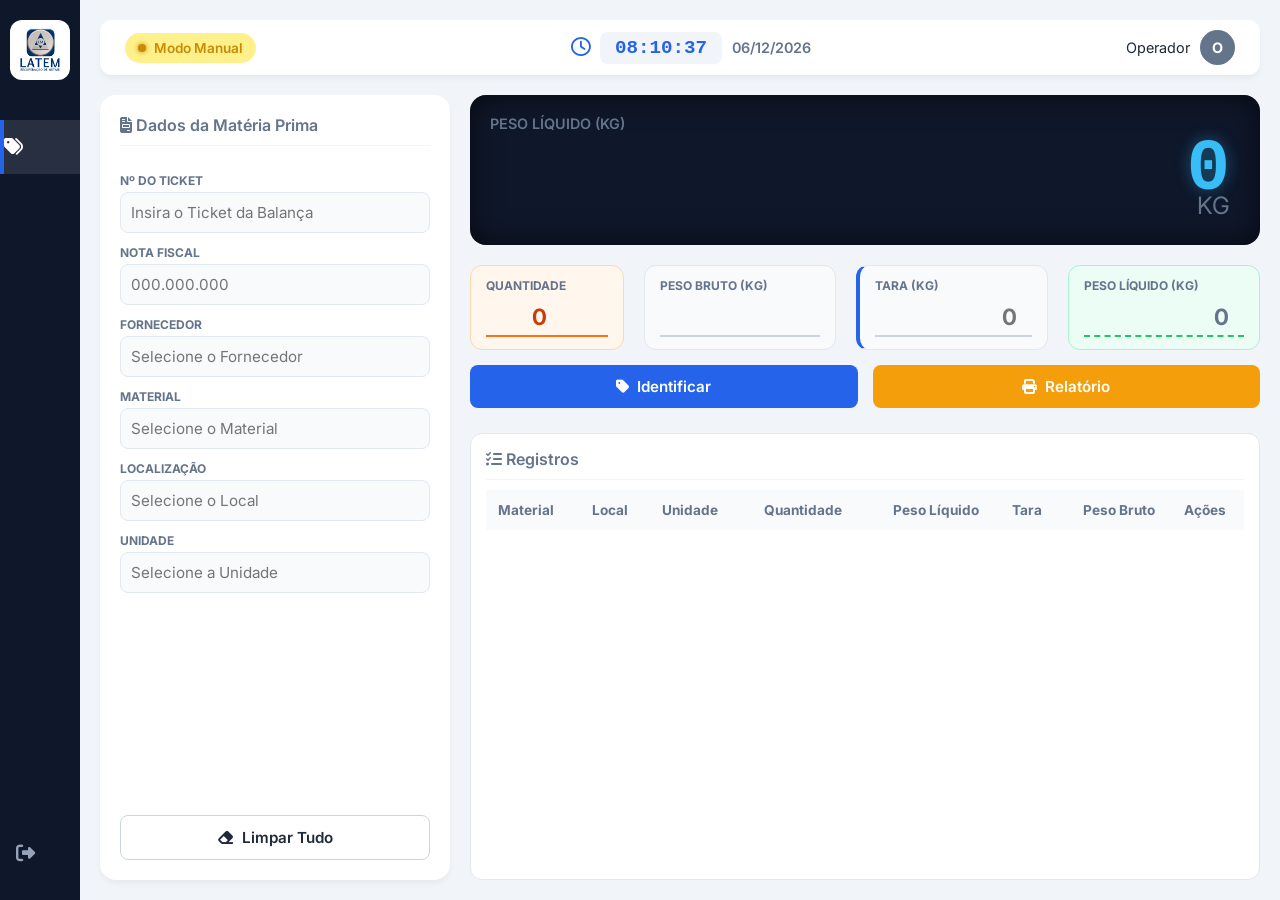
==== commit 48e8070c: "Update index.html" ====
--- a/sistema_identificacao_mp/index.html
+++ b/sistema_identificacao_mp/index.html
@@ -27,7 +27,7 @@
         .main-content{flex:1;padding:20px;display:grid;grid-template-columns:350px 1fr;grid-template-rows:auto 1fr;gap:20px;height:100vh}
         
         header{grid-column:1/-1;display:flex;justify-content:space-between;align-items:center;background:var(--bg-card);padding:10px 25px;border-radius:12px;box-shadow:0 4px 6px -1px rgba(0,0,0,0.05)} 
-        .header-left{display:flex;align-items:center;gap:20px} .status-badge{display:flex;align-items:center;gap:8px;padding:6px 12px;border-radius:20px;font-size:0.85rem;font-weight:600;background:#fee2e2;color:var(--danger);cursor:pointer;transition:0.2s;border:1px solid transparent} .status-badge.manual{background:#fef08a;color:#ca8a04;cursor:default} .status-dot{width:8px;height:8px;border-radius:50%;background:currentColor;box-shadow:0 0 5px currentColor} 
+        .header-left{display:flex;align-items:center;gap:20px} .status-badge{display:flex;align-items:center;gap:8px;padding:6px 12px;border-radius:20px;font-size:0.85rem;font-weight:600;background:#fef08a;color:#ca8a04;cursor:default;border:1px solid transparent} .status-dot{width:8px;height:8px;border-radius:50%;background:currentColor;box-shadow:0 0 5px currentColor} 
         .header-center{font-size:1.2rem;font-weight:600;display:flex;gap:10px;align-items:center;color:var(--text-main)} .clock-display{background:#f1f5f9;padding:5px 15px;border-radius:8px;font-family:'Courier New',monospace;color:var(--primary)} 
         .user-info{display:flex;align-items:center;gap:10px;font-size:0.9rem} .user-avatar{width:35px;height:35px;background:var(--secondary);border-radius:50%;display:flex;align-items:center;justify-content:center;color:white;text-transform:uppercase;font-weight:bold}
         
@@ -38,7 +38,6 @@
         input,select{padding:10px;border:1px solid #e2e8f0;border-radius:8px;font-size:0.95rem;outline:none;background:#f8fafc;width:100%;transition:0.2s} input:focus,select:focus{border-color:var(--primary);background:white;box-shadow:0 0 0 3px rgba(37,99,235,0.1)} 
         input:read-only,select:disabled,input:disabled{background-color:#e2e8f0;cursor:not-allowed;color:#64748b}
         
-        /* Dropdown Autocomplete Customizado */
         .custom-autocomplete-wrapper { position: relative; width: 100%; }
         .custom-autocomplete-list { position: absolute; top: 100%; left: 0; right: 0; background: white; border: 1px solid #e2e8f0; border-radius: 8px; max-height: 200px; overflow-y: auto; z-index: 1000; box-shadow: 0 10px 15px -3px rgba(0,0,0,0.1); list-style: none; padding: 0; margin-top: 4px; }
         .custom-autocomplete-list li { padding: 10px 15px; cursor: pointer; border-bottom: 1px solid #f1f5f9; font-size: 0.9rem; color: var(--text-main); }
@@ -62,31 +61,37 @@
         
         .modal-overlay{position:fixed;top:0;left:0;width:100%;height:100%;background:rgba(15,23,42,0.9);display:flex;justify-content:center;align-items:center;z-index:1000}
         
-        /* Modal Etiqueta Múltipla */
+        /* Modal Etiqueta Múltipla (Tela) */
         .etiqueta-modal{background:white;width:420px;display:none;position:fixed;top:50%;left:50%;transform:translate(-50%,-50%);z-index:2000;flex-direction:column;box-shadow:0 0 50px rgba(0,0,0,0.5);font-family:'Courier New',monospace;border-radius:8px;overflow:hidden;max-height:90vh;}
         .etiqueta-scroll-area{overflow-y:auto;padding:15px;background:#f1f5f9;display:flex;flex-direction:column;gap:15px;flex:1}
-        .etiqueta-individual{background:white;padding:15px;border:1px solid #ccc;box-shadow:0 2px 4px rgba(0,0,0,0.05);display:flex;flex-direction:column;justify-content:space-between;min-height:300px;}
-        
-        /* Modal Relatório */
+        .etiqueta-individual{background:white;padding:10px;border:1px solid #ccc;box-shadow:0 2px 4px rgba(0,0,0,0.05);display:flex;flex-direction:column;justify-content:space-between;height:265px;box-sizing:border-box;}
+        
+        /* Modal Relatório (Tela) */
         .relatorio-modal{background:white;width:800px;max-height:90vh;display:none;position:fixed;top:50%;left:50%;transform:translate(-50%,-50%);z-index:2000;flex-direction:column;box-shadow:0 0 50px rgba(0,0,0,0.5);border-radius:8px;overflow:hidden} 
         .relatorio-content{padding:40px;overflow-y:auto;flex:1;font-family:Arial,sans-serif;color:black} 
         .relatorio-header{text-align:center;margin-bottom:20px;border-bottom:2px solid #000;padding-bottom:15px} 
         .relatorio-table{width:100%;border-collapse:collapse;margin-top:20px;font-size:12px} .relatorio-table th{background:#eee;font-weight:bold;border-bottom:2px solid #000;padding:8px;text-align:left} .relatorio-table td{padding:8px;border-bottom:1px solid #f0f0f0}
         
+        /* ==========================================================================
+           REGRAS ESTRITAS DE IMPRESSÃO (ETIQUETA 100x70mm E RELATÓRIO A4)
+           ========================================================================== */
         @media print{ 
-            @page{size:100mm 100mm; margin:0;} 
+            @page{size:100mm 70mm; margin:0;} 
             body *{visibility:hidden} 
+            
+            /* Etiqueta Térmica 100x70mm */
             .printing-label #etiquetaModal, .printing-label #etiquetaModal *{visibility:visible} 
             .printing-label #etiquetaModal{position:absolute!important;left:0!important;top:0!important;width:100mm!important;background:white!important;display:block!important;border:none!important;box-shadow:none!important;transform:none!important;margin:0!important;max-height:none!important;border-radius:0!important;overflow:visible!important;} 
             .printing-label .etiqueta-scroll-area{padding:0!important;background:white!important;overflow:visible!important;gap:0!important;display:block!important;} 
-            .printing-label .etiqueta-individual{break-after:page;page-break-after:always;border:none;padding:5mm!important;width:100mm;height:100mm;display:flex;flex-direction:column;justify-content:space-between;box-sizing:border-box;box-shadow:none!important;} 
+            .printing-label .etiqueta-individual{break-after:page;page-break-after:always;border:none!important;padding:4mm!important;width:100mm;height:70mm;display:flex;flex-direction:column;justify-content:space-between;box-sizing:border-box;box-shadow:none!important;margin:0!important;} 
             .printing-label .etiqueta-individual:last-child{break-after:auto;page-break-after:auto} 
             .printing-label .etiqueta-controls, .printing-label .etiqueta-header-title{display:none!important}
             
+            /* Relatório A4 */
             .printing-report @page{size:A4 portrait;margin:10mm} 
             .printing-report #relatorioModal, .printing-report #relatorioModal *{visibility:visible} 
-            .printing-report #relatorioModal{position:absolute!important;left:0!important;top:0!important;width:100%!important;display:block!important;border:none!important;box-shadow:none!important;transform:none!important;max-height:none!important;border-radius:0!important} 
-            .printing-report .relatorio-content{padding:0!important;overflow:visible!important;width:100%!important} 
+            .printing-report #relatorioModal{position:absolute!important;left:0!important;top:0!important;width:100%!important;display:block!important;border:none!important;box-shadow:none!important;transform:none!important;max-height:none!important;border-radius:0!important;background:transparent!important;} 
+            .printing-report .relatorio-content{padding:0!important;overflow:visible!important;width:190mm!important; max-width:190mm!important; margin:0 auto!important;} 
             .printing-report .relatorio-footer{display:none!important} 
             header,.sidebar,.actions,.form-section,.weight-controls{display:none!important} 
         }
@@ -149,7 +154,7 @@
             
             <div class="input-group">
                 <label>Localização</label>
-                <input type="text" id="localizacao" placeholder="Selecione a Local">
+                <input type="text" id="localizacao" placeholder="Selecione o Local">
             </div>
             
             <div class="input-group">
@@ -175,7 +180,7 @@
                 <div class="card-title" style="margin-bottom:10px; display:flex; justify-content:space-between;"><span><i class="fa-solid fa-list-check"></i> Registros</span></div>
                 <div class="table-container">
                     <table id="historyTable">
-                        <thead><tr><th>Material</th><th>Local</th><th>Unid</th><th style="text-align:center">Quantidade</th><th style="text-align:right">Peso Líquido</th><th style="text-align:right">Tara</th><th style="text-align:right">Peso Bruto</th><th style="text-align:center">Ações</th></tr></thead>
+                        <thead><tr><th>Material</th><th>Local</th><th>Unidade</th><th style="text-align:center">Quantidade</th><th style="text-align:right">Peso Líquido</th><th style="text-align:right">Tara</th><th style="text-align:right">Peso Bruto</th><th style="text-align:center">Ações</th></tr></thead>
                         <tbody></tbody>
                     </table>
                 </div>
@@ -192,9 +197,9 @@
             document.getElementById('date').innerText=n.toLocaleDateString('pt-BR');
         } 
         setInterval(updateClock,1000); updateClock();
-        
+
         function showToast(msg,type='success'){const c=document.getElementById('toast-container'),t=document.createElement('div');t.className=`toast ${type}`;let icon=type==='error'?'circle-exclamation':(type==='warning'?'triangle-exclamation':(type==='info'?'circle-info':'check-circle'));t.innerHTML=`<i class="fa-solid fa-${icon}"></i> <span>${msg}</span>`;c.appendChild(t);setTimeout(()=>{t.style.animation='fadeOut 0.5s ease-out forwards';setTimeout(()=>t.remove(),500)},3000);}
-        
+
         function setupAutocomplete(inputId, optionsArray) {
             const input = document.getElementById(inputId);
             input.setAttribute('autocomplete', 'off');
@@ -269,32 +274,32 @@
             for(let i=1;i<=r.quantidade;i++){
                 a.innerHTML+=`
                 <div class="etiqueta-individual">
-                    <div style="text-align:center;border-bottom:2px solid black;padding-bottom:5px;margin-bottom:8px">
-                        <img src="../photos/logo-latem.png" style="max-height:40px;margin-bottom:5px">
-                        <div style="font-weight:bold;font-size:12px">COMPROVANTE DE IDENTIFICAÇÃO</div>
-                    </div>
-                    <div style="font-size:11px;line-height:1.4;display:flex;justify-content:space-between;align-items:flex-start;margin-bottom:8px">
+                    <div style="text-align:center;border-bottom:2px solid black;padding-bottom:2mm;margin-bottom:2mm">
+                        <img src="../photos/logo-latem.png" style="max-height:10mm;margin-bottom:1mm">
+                        <div style="font-size:12px;font-weight:bold;letter-spacing:1px">COMPROVANTE DE IDENTIFICAÇÃO</div>
+                    </div>
+                    <div style="display:flex;justify-content:space-between;font-size:10px;line-height:1.6;">
                         <div style="text-align:left;width:48%">
                             <div><strong>Data:</strong> ${r.data}</div>
-                            <div style="margin-top:2px"><strong>Hora:</strong> ${r.hora}</div>
-                            <div style="margin-top:2px"><strong>Responsável:</strong> ${r.resp.toUpperCase()}</div>
+                            <div><strong>Hora:</strong> ${r.hora}</div>
+                            <div><strong>Responsável:</strong> ${r.resp.toUpperCase()}</div>
                         </div>
                         <div style="text-align:right;width:50%">
                             <div><strong>Ticket:</strong> ${r.ticket}</div>
-                            <div style="margin-top:2px"><strong>Fornecedor:</strong> ${r.fornecedor}</div>
-                            <div style="margin-top:2px"><strong>Material:</strong> ${r.material}</div>
+                            <div><strong>Fornecedor:</strong> ${r.fornecedor}</div>
+                            <div><strong>Material:</strong> ${r.material}</div>
                         </div>
                     </div>
-                    <div style="text-align:center;border-top:1px dashed #000;border-bottom:1px dashed #000;padding:8px 0;margin:8px 0;font-size:12px">
+                    <div style="margin-top:auto;border-top:1px dashed #000;border-bottom:1px dashed #000;padding:2mm 0;text-align:center;font-size:11px">
                         <div style="display:flex;justify-content:space-between">
                             <span>Peso Bruto: ${r.bruto} kg</span>
                             <span>Tara: ${r.tara} kg</span>
                         </div>
-                        <div style="font-size:22px;font-weight:bold;margin-top:5px">Peso Líquido: ${r.liquido} kg</div>
-                        <div style="font-size:16px;font-weight:bold;margin-top:2px">Volume: ${i} / ${r.quantidade}</div>
-                    </div>
-                    <div style="margin-top:auto;text-align:center">
-                        <div style="font-family:'Libre Barcode 128',cursive;font-size:42px">*${r.ticket}*</div>
+                        <div style="font-size:18px;font-weight:bold;margin:2mm 0">Peso Líquido: ${r.liquido} kg</div>
+                        <div style="font-size:13px;font-weight:bold">Volume: ${i} / ${r.quantidade}</div>
+                    </div>
+                    <div style="margin-top:2mm;text-align:center">
+                        <div style="font-family:'Libre Barcode 128',cursive;font-size:38px">*${r.ticket}*</div>
                     </div>
                 </div>`;
             }
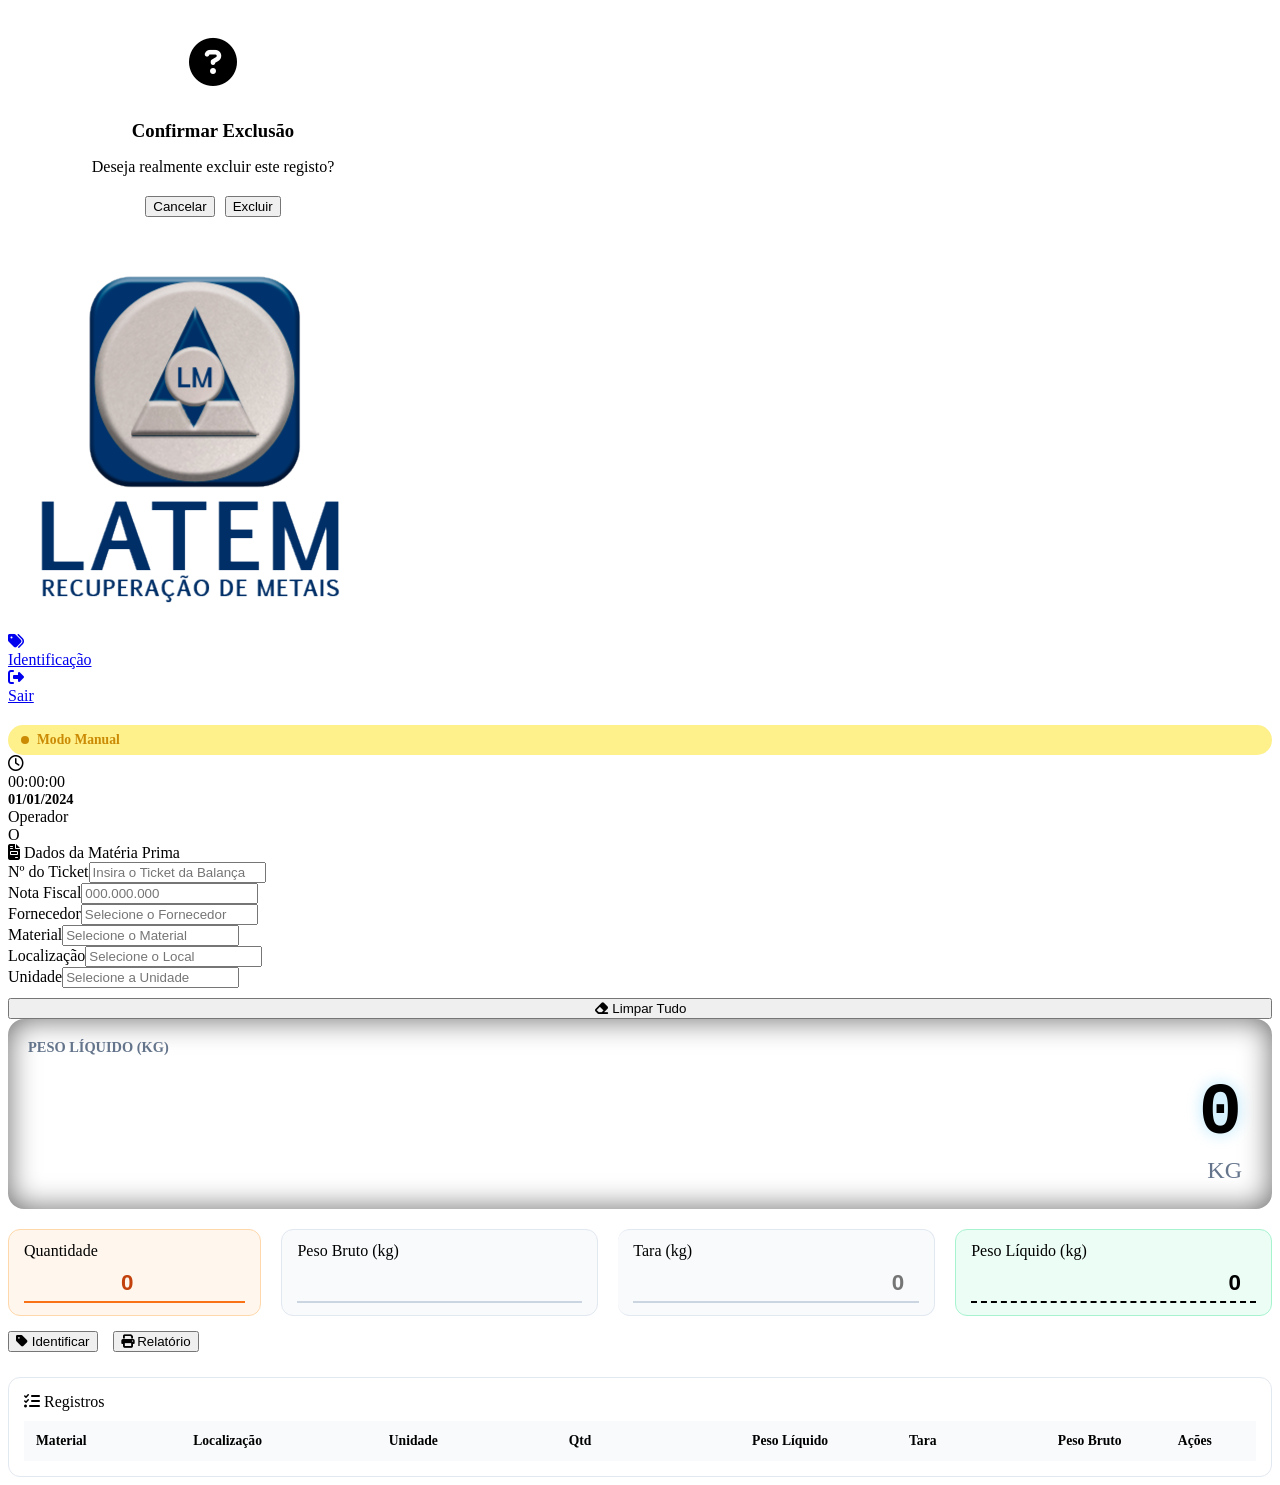
==== commit bd93fb2b: "Update index.html" ====
--- a/sistema_identificacao_mp/index.html
+++ b/sistema_identificacao_mp/index.html
@@ -8,99 +8,58 @@
     <link href="https://fonts.googleapis.com/css2?family=Inter:wght@300;400;600;700&display=swap" rel="stylesheet">
     <link href="https://fonts.googleapis.com/css2?family=Libre+Barcode+128&display=swap" rel="stylesheet">
     <link rel="stylesheet" href="https://cdnjs.cloudflare.com/ajax/libs/font-awesome/6.4.0/css/all.min.css">
+    <link rel="stylesheet" href="../assets/css/style.css">
     <style>
-        /* CSS PADRONIZADO */
-        :root{--primary:#2563eb;--primary-dark:#1e40af;--secondary:#64748b;--bg-body:#f1f5f9;--bg-card:#ffffff;--text-main:#1e293b;--danger:#ef4444;--success:#22c55e;--warning:#f59e0b;--display-bg:#0f172a;--display-text:#38bdf8}
-        *{box-sizing:border-box;margin:0;padding:0;font-family:'Inter',sans-serif} body{background-color:var(--bg-body);color:var(--text-main);height:100vh;overflow:hidden;display:flex} .hidden{display:none !important}
-        
-        #toast-container{position:fixed;top:20px;right:20px;z-index:11000;display:flex;flex-direction:column;gap:10px} 
-        .toast{background:white;padding:15px 20px;border-radius:12px;box-shadow:0 10px 15px -3px rgba(0,0,0,0.1);display:flex;align-items:center;gap:12px;min-width:300px;animation:slideIn 0.3s forwards;border-left:5px solid var(--primary);font-size:0.9rem;font-weight:500} 
-        .toast.success{border-left-color:var(--success)} .toast.error{border-left-color:var(--danger)} .toast.warning{border-left-color:var(--warning)} .toast.info{border-left-color:var(--primary)} 
-        .toast i{font-size:1.2rem} .toast.success i{color:var(--success)} .toast.error i{color:var(--danger)} .toast.warning i{color:var(--warning)} .toast.info i{color:var(--primary)} 
-        @keyframes slideIn{from{transform:translateX(100%);opacity:0} to{transform:translateX(0);opacity:1}} @keyframes fadeOut{to{opacity:0;transform:translateY(-20px)}}
-        
-        .sidebar{width:80px;background-color:var(--display-bg);display:flex;flex-direction:column;align-items:center;padding-top:20px;transition:width 0.3s;z-index:10} .sidebar:hover{width:200px} 
-        .logo-area{width:60px;height:60px;border-radius:12px;display:flex;justify-content:center;align-items:center;margin-bottom:40px;overflow:hidden;background:white;padding:5px} .logo-area img{width:100%;height:100%;object-fit:contain} 
-        .nav-item{width:100%;display:flex;align-items:center;padding:15px 0;cursor:pointer;color:#94a3b8;transition:0.2s;text-decoration:none} .nav-item:hover,.nav-item.active{background-color:rgba(255,255,255,0.1);color:white;border-left:4px solid var(--primary)} 
-        .nav-icon{width:80px;text-align:center;font-size:1.2rem} .nav-text{white-space:nowrap;opacity:0;transition:opacity 0.2s} .sidebar:hover .nav-text{opacity:1}
-        
-        .main-content{flex:1;padding:20px;display:grid;grid-template-columns:350px 1fr;grid-template-rows:auto 1fr;gap:20px;height:100vh}
-        
-        header{grid-column:1/-1;display:flex;justify-content:space-between;align-items:center;background:var(--bg-card);padding:10px 25px;border-radius:12px;box-shadow:0 4px 6px -1px rgba(0,0,0,0.05)} 
-        .header-left{display:flex;align-items:center;gap:20px} .status-badge{display:flex;align-items:center;gap:8px;padding:6px 12px;border-radius:20px;font-size:0.85rem;font-weight:600;background:#fef08a;color:#ca8a04;cursor:default;border:1px solid transparent} .status-dot{width:8px;height:8px;border-radius:50%;background:currentColor;box-shadow:0 0 5px currentColor} 
-        .header-center{font-size:1.2rem;font-weight:600;display:flex;gap:10px;align-items:center;color:var(--text-main)} .clock-display{background:#f1f5f9;padding:5px 15px;border-radius:8px;font-family:'Courier New',monospace;color:var(--primary)} 
-        .user-info{display:flex;align-items:center;gap:10px;font-size:0.9rem} .user-avatar{width:35px;height:35px;background:var(--secondary);border-radius:50%;display:flex;align-items:center;justify-content:center;color:white;text-transform:uppercase;font-weight:bold}
-        
-        .card{background:var(--bg-card);border-radius:16px;padding:20px;box-shadow:0 4px 6px -1px rgba(0,0,0,0.05);display:flex;flex-direction:column;overflow:hidden} 
-        .card-title{font-size:1rem;font-weight:600;margin-bottom:15px;color:var(--secondary);display:flex;align-items:center;justify-content:space-between;border-bottom:1px solid #f1f5f9;padding-bottom:10px} 
-        .form-section{display:flex;flex-direction:column;gap:12px;overflow-y:auto; overflow-x:hidden;} 
-        .input-group{display:flex;flex-direction:column;gap:4px} label{font-size:0.75rem;font-weight:700;color:var(--secondary);text-transform:uppercase} 
-        input,select{padding:10px;border:1px solid #e2e8f0;border-radius:8px;font-size:0.95rem;outline:none;background:#f8fafc;width:100%;transition:0.2s} input:focus,select:focus{border-color:var(--primary);background:white;box-shadow:0 0 0 3px rgba(37,99,235,0.1)} 
-        input:read-only,select:disabled,input:disabled{background-color:#e2e8f0;cursor:not-allowed;color:#64748b}
-        
-        .custom-autocomplete-wrapper { position: relative; width: 100%; }
-        .custom-autocomplete-list { position: absolute; top: 100%; left: 0; right: 0; background: white; border: 1px solid #e2e8f0; border-radius: 8px; max-height: 200px; overflow-y: auto; z-index: 1000; box-shadow: 0 10px 15px -3px rgba(0,0,0,0.1); list-style: none; padding: 0; margin-top: 4px; }
-        .custom-autocomplete-list li { padding: 10px 15px; cursor: pointer; border-bottom: 1px solid #f1f5f9; font-size: 0.9rem; color: var(--text-main); }
-        .custom-autocomplete-list li:hover { background: #eff6ff; color: var(--primary); font-weight: 600; }
-        
-        .scale-section{display:flex;flex-direction:column;gap:15px;overflow-y:hidden} 
-        .display-container{background:var(--display-bg);color:var(--display-text);padding:20px 30px;border-radius:16px;text-align:right;position:relative;box-shadow:inset 0 0 30px rgba(0,0,0,0.6);display:flex;flex-direction:column;justify-content:center;height:150px;flex-shrink:0} 
-        .display-label{position:absolute;top:20px;left:20px;font-size:0.9rem;color:#64748b;font-weight:600;text-transform:uppercase} 
-        .weight-value{font-family:'Courier New',monospace;font-size:4.5rem;font-weight:700;text-shadow:0 0 15px rgba(56,189,248,0.4)} .display-offline .weight-value{color:#334155;text-shadow:none} .unit{font-size:1.5rem;color:#64748b;position:absolute;bottom:25px;right:30px}
-        .weight-controls{display:grid;grid-template-columns:0.8fr 1fr 1fr 1fr;gap:20px;margin-top:5px;flex-shrink:0} 
-        .weight-input-card{background:#f8fafc;padding:12px 15px;border-radius:12px;border:1px solid #e2e8f0;display:flex;flex-direction:column;justify-content:center} .weight-input-card label{margin-bottom:5px} 
-        .weight-input-card input{font-size:1.4rem;font-weight:700;border:none;background:transparent!important;border-bottom:2px solid #cbd5e1;width:100%;text-align:right;padding:5px 0;border-radius:0} .weight-input-card input[readonly]{color:var(--secondary);cursor:not-allowed;border-bottom-style:dashed} 
-        .highlight{background:#ecfdf5;border-color:#a7f3d0} .highlight input{color:var(--success);border-color:var(--success)} .qtd-card{background:#fff7ed;border-color:#fed7aa} .qtd-card input{color:#c2410c;border-color:#f97316;text-align:center}
-        
-        .actions{display:flex;gap:15px;flex-shrink:0} 
-        .btn{flex:1;padding:12px;border:none;border-radius:8px;font-weight:600;cursor:pointer;display:flex;align-items:center;justify-content:center;gap:8px;transition:0.2s;font-size:0.95rem;white-space:nowrap} 
-        .btn-primary{background:var(--primary);color:white} .btn-warning{background:var(--warning);color:white} .btn-secondary{background:white;border:1px solid #cbd5e1;color:var(--text-main)} .btn-danger{background:var(--danger);color:white}
-        
-        .history-section{flex:1;display:flex;flex-direction:column;overflow:hidden;margin-top:10px;background:white;border-radius:12px;padding:15px;border:1px solid #e2e8f0} 
-        .table-container{overflow-y:auto;flex:1} table{width:100%;border-collapse:collapse;font-size:0.85rem} th{text-align:left;padding:12px;background:#f8fafc;color:var(--secondary);font-weight:700;position:sticky;top:0;z-index:5} td{padding:10px 12px;border-bottom:1px solid #e2e8f0;vertical-align:middle}
-        
-        .modal-overlay{position:fixed;top:0;left:0;width:100%;height:100%;background:rgba(15,23,42,0.9);display:flex;justify-content:center;align-items:center;z-index:1000}
-        
-        /* Modal Etiqueta Múltipla (Tela) */
-        .etiqueta-modal{background:white;width:420px;display:none;position:fixed;top:50%;left:50%;transform:translate(-50%,-50%);z-index:2000;flex-direction:column;box-shadow:0 0 50px rgba(0,0,0,0.5);font-family:'Courier New',monospace;border-radius:8px;overflow:hidden;max-height:90vh;}
-        .etiqueta-scroll-area{overflow-y:auto;padding:15px;background:#f1f5f9;display:flex;flex-direction:column;gap:15px;flex:1}
-        .etiqueta-individual{background:white;padding:10px;border:1px solid #ccc;box-shadow:0 2px 4px rgba(0,0,0,0.05);display:flex;flex-direction:column;justify-content:space-between;height:265px;box-sizing:border-box;}
-        
-        /* Modal Relatório (Tela) */
-        .relatorio-modal{background:white;width:800px;max-height:90vh;display:none;position:fixed;top:50%;left:50%;transform:translate(-50%,-50%);z-index:2000;flex-direction:column;box-shadow:0 0 50px rgba(0,0,0,0.5);border-radius:8px;overflow:hidden} 
-        .relatorio-content{padding:40px;overflow-y:auto;flex:1;font-family:Arial,sans-serif;color:black} 
-        .relatorio-header{text-align:center;margin-bottom:20px;border-bottom:2px solid #000;padding-bottom:15px} 
-        .relatorio-table{width:100%;border-collapse:collapse;margin-top:20px;font-size:12px} .relatorio-table th{background:#eee;font-weight:bold;border-bottom:2px solid #000;padding:8px;text-align:left} .relatorio-table td{padding:8px;border-bottom:1px solid #f0f0f0}
-        
-        /* ==========================================================================
-           REGRAS ESTRITAS DE IMPRESSÃO (ETIQUETA 100x70mm E RELATÓRIO A4)
-           ========================================================================== */
-        @media print{ 
-            @page{size:100mm 70mm; margin:0;} 
-            body *{visibility:hidden} 
-            
-            /* Etiqueta Térmica 100x70mm */
-            .printing-label #etiquetaModal, .printing-label #etiquetaModal *{visibility:visible} 
-            .printing-label #etiquetaModal{position:absolute!important;left:0!important;top:0!important;width:100mm!important;background:white!important;display:block!important;border:none!important;box-shadow:none!important;transform:none!important;margin:0!important;max-height:none!important;border-radius:0!important;overflow:visible!important;} 
-            .printing-label .etiqueta-scroll-area{padding:0!important;background:white!important;overflow:visible!important;gap:0!important;display:block!important;} 
-            .printing-label .etiqueta-individual{break-after:page;page-break-after:always;border:none!important;padding:4mm!important;width:100mm;height:70mm;display:flex;flex-direction:column;justify-content:space-between;box-sizing:border-box;box-shadow:none!important;margin:0!important;} 
-            .printing-label .etiqueta-individual:last-child{break-after:auto;page-break-after:auto} 
-            .printing-label .etiqueta-controls, .printing-label .etiqueta-header-title{display:none!important}
-            
-            /* Relatório A4 */
-            .printing-report @page{size:A4 portrait;margin:10mm} 
-            .printing-report #relatorioModal, .printing-report #relatorioModal *{visibility:visible} 
-            .printing-report #relatorioModal{position:absolute!important;left:0!important;top:0!important;width:100%!important;display:block!important;border:none!important;box-shadow:none!important;transform:none!important;max-height:none!important;border-radius:0!important;background:transparent!important;} 
-            .printing-report .relatorio-content{padding:0!important;overflow:visible!important;width:190mm!important; max-width:190mm!important; margin:0 auto!important;} 
-            .printing-report .relatorio-footer{display:none!important} 
-            header,.sidebar,.actions,.form-section,.weight-controls{display:none!important} 
+        .scale-section { display:flex; flex-direction:column; gap:15px; overflow-y:hidden; } 
+        .display-container { background:var(--display-bg); color:var(--display-text); padding:20px 30px; border-radius:16px; text-align:right; position:relative; box-shadow:inset 0 0 30px rgba(0,0,0,0.6); display:flex; flex-direction:column; justify-content:center; height:150px; flex-shrink:0; } 
+        .display-label { position:absolute; top:20px; left:20px; font-size:0.9rem; color:#64748b; font-weight:600; text-transform:uppercase; } 
+        .weight-value { font-family:'Courier New', monospace; font-size:4.5rem; font-weight:700; text-shadow:0 0 15px rgba(56,189,248,0.4); } 
+        .unit { font-size:1.5rem; color:#64748b; position:absolute; bottom:25px; right:30px; }
+        .weight-controls { display:grid; grid-template-columns:0.8fr 1fr 1fr 1fr; gap:20px; margin-top:5px; flex-shrink:0; } 
+        .weight-input-card { background:#f8fafc; padding:12px 15px; border-radius:12px; border:1px solid #e2e8f0; display:flex; flex-direction:column; justify-content:center; } 
+        .weight-input-card label { margin-bottom:5px; } 
+        .weight-input-card input { font-size:1.4rem; font-weight:700; border:none; background:transparent!important; border-bottom:2px solid #cbd5e1; width:100%; text-align:right; padding:5px 0; border-radius:0; } 
+        .weight-input-card input[readonly] { color:var(--secondary); cursor:not-allowed; border-bottom-style:dashed; } 
+        .highlight { background:#ecfdf5; border-color:#a7f3d0; } 
+        .highlight input { color:var(--success); border-color:var(--success); } 
+        .qtd-card { background:#fff7ed; border-color:#fed7aa; } 
+        .qtd-card input { color:#c2410c; border-color:#f97316; text-align:center; }
+        .actions { display:flex; gap:15px; flex-shrink:0; } 
+        .history-section { flex:1; display:flex; flex-direction:column; overflow:hidden; margin-top:10px; background:white; border-radius:12px; padding:15px; border:1px solid #e2e8f0; } 
+        .table-container { overflow-y:auto; flex:1; } 
+        table { width:100%; border-collapse:collapse; font-size:0.85rem; } 
+        th { text-align:left; padding:12px; background:#f8fafc; color:var(--secondary); font-weight:700; position:sticky; top:0; z-index:5; } 
+        td { padding:10px 12px; border-bottom:1px solid #e2e8f0; vertical-align:middle; }
+        .etiqueta-modal { background:white; width:420px; display:none; position:fixed; top:50%; left:50%; transform:translate(-50%,-50%); z-index:2000; flex-direction:column; box-shadow:0 0 50px rgba(0,0,0,0.5); font-family:'Courier New', monospace; border-radius:8px; overflow:hidden; max-height:90vh; }
+        .etiqueta-scroll-area { overflow-y:auto; padding:15px; background:#f1f5f9; display:flex; flex-direction:column; gap:15px; flex:1; }
+        .etiqueta-individual { background:white; padding:8px; border:1px solid #ccc; box-shadow:0 2px 4px rgba(0,0,0,0.05); display:flex; flex-direction:column; justify-content:space-between; height:265px; box-sizing:border-box; }
+        @media print { 
+            body.printing-label { margin: 0 !important; padding: 0 !important; background: white !important; }
+            .printing-label @page { size: 100mm 70mm !important; margin: 0 !important; }
+            .printing-label * { visibility: hidden; } 
+            .printing-label #etiquetaModal, .printing-label #etiquetaModal * { visibility: visible; } 
+            .printing-label #etiquetaModal { position: absolute !important; left: 0 !important; top: 0 !important; width: 100mm !important; background: white !important; display: block !important; border: none !important; box-shadow: none !important; transform: none !important; margin: 0 !important; max-height: none !important; border-radius: 0 !important; overflow: visible !important; } 
+            .printing-label .etiqueta-scroll-area { padding: 0 !important; background: white !important; overflow: visible !important; gap: 0 !important; display: block !important; } 
+            .printing-label .etiqueta-individual { break-after: page; page-break-after: always; border: none !important; padding: 3mm !important; width: 100mm; height: 70mm; display: flex; flex-direction: column; justify-content: space-between; box-sizing: border-box; box-shadow: none !important; margin: 0 !important; } 
+            .printing-label .etiqueta-individual:last-child { break-after: auto; page-break-after: auto; } 
+            .printing-label .etiqueta-controls, .printing-label .etiqueta-header-title { display: none !important; }
+            header, .sidebar, .actions, .form-section, .weight-controls { display: none !important; } 
         }
     </style>
 </head>
 <body>
-    <div id="duplicateTabModal" class="modal-overlay hidden" style="z-index:99999;background:var(--display-bg)"><div style="background:white;padding:40px;border-radius:20px;text-align:center"><i class="fa-solid fa-triangle-exclamation" style="font-size:3.5rem;color:var(--danger);margin-bottom:20px"></i><h2 style="margin-bottom:10px;color:var(--text-main)">Sistema já aberto!</h2><p style="color:var(--secondary);margin-bottom:25px">Volte para a aba que já está aberta para evitar conflitos.</p></div></div>
-    <div id="confirmModal" class="modal-overlay hidden" style="z-index:99999"><div style="background:white;padding:30px;border-radius:16px;text-align:center;max-width:350px"><i class="fa-solid fa-circle-question" style="font-size:3rem;color:var(--warning);margin-bottom:15px"></i><h3 style="margin-bottom:10px;color:var(--text-main)">Confirmar Exclusão</h3><p style="color:var(--secondary);margin-bottom:20px">Deseja realmente excluir este registo?</p><div style="display:flex;gap:10px;justify-content:center"><button class="btn btn-secondary" onclick="fecharConfirmacao()">Cancelar</button><button class="btn btn-danger" onclick="confirmarExclusao()">Excluir</button></div></div></div>
     <div id="toast-container"></div>
+    <div id="confirmModal" class="modal-overlay hidden" style="z-index:99999">
+        <div style="background:white;padding:30px;border-radius:16px;text-align:center;max-width:350px">
+            <i class="fa-solid fa-circle-question" style="font-size:3rem;color:var(--warning);margin-bottom:15px"></i>
+            <h3 style="margin-bottom:10px;color:var(--text-main)">Confirmar Exclusão</h3>
+            <p style="color:var(--secondary);margin-bottom:20px">Deseja realmente excluir este registo?</p>
+            <div style="display:flex;gap:10px;justify-content:center">
+                <button class="btn btn-secondary" onclick="fecharConfirmacao()">Cancelar</button>
+                <button class="btn btn-danger" onclick="confirmarExclusao()">Excluir</button>
+            </div>
+        </div>
+    </div>
     
     <div id="etiquetaModal" class="etiqueta-modal">
         <div class="etiqueta-header-title" style="padding:15px;border-bottom:1px solid #e2e8f0;text-align:center;font-weight:bold;background:white;">Comprovantes Gerados</div>
@@ -111,76 +70,83 @@
         </div>
     </div>
     
-    <div id="relatorioModal" class="relatorio-modal">
-        <div id="relatorioConteudo" class="relatorio-content"></div>
-        <div class="relatorio-footer" style="padding:15px;border-top:1px solid #eee;display:flex;gap:10px;background:white;">
-            <button class="btn btn-primary" onclick="imprimirRelatorioReal()" style="flex:1"><i class="fa-solid fa-print"></i> Imprimir Relatório</button>
-            <button class="btn btn-secondary" onclick="fecharRelatorio()" style="flex:1">Fechar</button>
-        </div>
-    </div>
+    <nav class="sidebar">
+        <div class="logo-area"><img src="../photos/logo-latem.png" alt="Logo" onerror="this.style.display='none'"></div>
+        <a href="#" class="nav-item active"><div class="nav-icon"><i class="fa-solid fa-tags"></i></div><span class="nav-text">Identificação</span></a>
+        <div style="margin-top:auto;width:100%;margin-bottom:20px">
+            <a href="#" class="nav-item" onclick="logout(); return false;">
+                <div class="nav-icon"><i class="fa-solid fa-right-from-bracket"></i></div><span class="nav-text">Sair</span>
+            </a>
+        </div>
+    </nav>
     
-    <nav class="sidebar">
-        <div class="logo-area"><img src="../photos/logo-latem.png" alt="Logo"></div>
-        <a href="#" class="nav-item active"><div class="nav-icon"><i class="fa-solid fa-tags"></i></div><span class="nav-text">Identificação</span></a>
-        <div style="margin-top:auto;width:100%;margin-bottom:20px"><a href="#" class="nav-item" onclick="logout(); return false;"><div class="nav-icon"><i class="fa-solid fa-right-from-bracket"></i></div><span class="nav-text">Sair</span></a></div>
-    </nav>
     <main class="main-content">
         <header>
             <div class="header-left">
-                <div class="status-badge manual"><div class="status-dot"></div><span>Modo Manual</span></div>
+                <div class="status-badge manual" style="display:flex;align-items:center;gap:8px;padding:6px 12px;border-radius:20px;font-size:0.85rem;font-weight:600;background:#fef08a;color:#ca8a04;cursor:default;border:1px solid transparent">
+                    <div class="status-dot" style="width:8px;height:8px;border-radius:50%;background:currentColor;"></div>
+                    <span>Modo Manual</span>
+                </div>
             </div>
             <div class="header-center">
                 <i class="fa-regular fa-clock" style="color:var(--primary)"></i>
                 <div class="clock-display" id="clock">00:00:00</div>
                 <div style="font-size:0.9rem;color:var(--secondary);font-weight:600;" id="date">01/01/2024</div>
             </div>
-            <div class="user-info"><span id="userNameDisplay">---</span><div class="user-avatar" id="userAvatarIcon"><i class="fa-solid fa-user"></i></div></div>
+            <div class="user-info">
+                <span id="userNameDisplay">---</span>
+                <div class="user-avatar" id="userAvatarIcon"><i class="fa-solid fa-user"></i></div>
+            </div>
         </header>
         
         <div class="card form-section">
             <div class="card-title"><span><i class="fa-solid fa-file-invoice"></i> Dados da Matéria Prima</span></div>
             <div class="input-group"><label>Nº do Ticket</label><input type="text" id="ticket" placeholder="Insira o Ticket da Balança"></div>
             <div class="input-group"><label>Nota Fiscal</label><input type="text" id="nfe" placeholder="000.000.000"></div>
-            
-            <div class="input-group">
-                <label>Fornecedor</label>
-                <input type="text" id="fornecedor" placeholder="Selecione o Fornecedor">
-            </div>
-            
-            <div class="input-group">
-                <label>Material</label>
-                <input type="text" id="material" placeholder="Selecione o Material">
-            </div>
-            
-            <div class="input-group">
-                <label>Localização</label>
-                <input type="text" id="localizacao" placeholder="Selecione o Local">
-            </div>
-            
-            <div class="input-group">
-                <label>Unidade</label>
-                <input type="text" id="unidade" placeholder="Selecione a Unidade">
-            </div>
-            <div style="margin-top:auto;padding-top:10px;text-align:center"><button class="btn btn-secondary" onclick="limparTudo()" style="width:100%"><i class="fa-solid fa-eraser"></i> Limpar Tudo</button></div>
+            <div class="input-group"><label>Fornecedor</label><input type="text" id="fornecedor" placeholder="Selecione o Fornecedor"></div>
+            <div class="input-group"><label>Material</label><input type="text" id="material" placeholder="Selecione o Material"></div>
+            <div class="input-group"><label>Localização</label><input type="text" id="localizacao" placeholder="Selecione o Local"></div>
+            <div class="input-group"><label>Unidade</label><input type="text" id="unidade" placeholder="Selecione a Unidade"></div>
+            <div style="margin-top:auto;padding-top:10px;text-align:center">
+                <button class="btn btn-secondary" onclick="limparTudo()" style="width:100%"><i class="fa-solid fa-eraser"></i> Limpar Tudo</button>
+            </div>
         </div>
 
         <div class="scale-section">
-            <div class="display-container"><div class="display-label">PESO LÍQUIDO (kg)</div><div class="weight-value" id="displayLiquido">0</div><div class="unit">KG</div></div>
+            <div class="display-container">
+                <div class="display-label">PESO LÍQUIDO (kg)</div>
+                <div class="weight-value" id="displayLiquido">0</div>
+                <div class="unit">KG</div>
+            </div>
             <div class="weight-controls">
-                <div class="weight-input-card qtd-card"><label>Quantidade</label><input type="number" id="quantidade" value="0" oninput="saveFormState()"></div>
-                <div class="weight-input-card"><label>Peso Bruto (kg)</label><input type="number" id="pesoBruto" oninput="calcularPesos()"></div>
-                <div class="weight-input-card" style="border-left:4px solid var(--primary);"><label>Tara (kg)</label><input type="number" id="pesoTara" placeholder="0" oninput="calcularPesos()"></div>
-                <div class="weight-input-card highlight"><label>Peso Líquido (kg)</label><input type="number" id="pesoLiquido" value="0" readonly></div>
+                <div class="weight-input-card qtd-card">
+                    <label>Quantidade</label>
+                    <input type="number" id="quantidade" value="0" oninput="saveFormState()">
+                </div>
+                <div class="weight-input-card">
+                    <label>Peso Bruto (kg)</label>
+                    <input type="number" id="pesoBruto" oninput="calcularPesos()">
+                </div>
+                <div class="weight-input-card" style="border-left:4px solid var(--primary);">
+                    <label>Tara (kg)</label>
+                    <input type="number" id="pesoTara" placeholder="0" oninput="calcularPesos()">
+                </div>
+                <div class="weight-input-card highlight">
+                    <label>Peso Líquido (kg)</label>
+                    <input type="number" id="pesoLiquido" value="0" readonly>
+                </div>
             </div>
             <div class="actions">
                 <button class="btn btn-primary" onclick="realizarIdentificacao()"><i class="fa-solid fa-tag"></i> Identificar</button>
                 <button class="btn btn-warning" onclick="gerarRelatorio()"><i class="fa-solid fa-print"></i> Relatório</button>
             </div>
             <div class="history-section">
-                <div class="card-title" style="margin-bottom:10px; display:flex; justify-content:space-between;"><span><i class="fa-solid fa-list-check"></i> Registros</span></div>
+                <div class="card-title" style="margin-bottom:10px; display:flex; justify-content:space-between;">
+                    <span><i class="fa-solid fa-list-check"></i> Registros</span>
+                </div>
                 <div class="table-container">
                     <table id="historyTable">
-                        <thead><tr><th>Material</th><th>Local</th><th>Unidade</th><th style="text-align:center">Quantidade</th><th style="text-align:right">Peso Líquido</th><th style="text-align:right">Tara</th><th style="text-align:right">Peso Bruto</th><th style="text-align:center">Ações</th></tr></thead>
+                        <thead><tr><th>Material</th><th>Localização</th><th>Unidade</th><th style="text-align:center">Qtd</th><th style="text-align:right">Peso Líquido</th><th style="text-align:right">Tara</th><th style="text-align:right">Peso Bruto</th><th style="text-align:center">Ações</th></tr></thead>
                         <tbody></tbody>
                     </table>
                 </div>
@@ -188,180 +154,222 @@
         </div>
     </main>
 
+    <script src="../assets/js/app.js"></script>
+
     <script>
-        const globalTabChannel=new BroadcastChannel('latem_global_lock'); globalTabChannel.onmessage=(e)=>{if(e.data==='TEM_ALGUEM_AI')globalTabChannel.postMessage('EU_JA_ESTOU_AQUI');else if(e.data==='EU_JA_ESTOU_AQUI')document.getElementById('duplicateTabModal').classList.remove('hidden');}; setTimeout(()=>globalTabChannel.postMessage('TEM_ALGUEM_AI'),100);
-        
-        function updateClock(){
-            const n=new Date();
-            document.getElementById('clock').innerText=n.toLocaleTimeString('pt-BR');
-            document.getElementById('date').innerText=n.toLocaleDateString('pt-BR');
-        } 
-        setInterval(updateClock,1000); updateClock();
-
-        function showToast(msg,type='success'){const c=document.getElementById('toast-container'),t=document.createElement('div');t.className=`toast ${type}`;let icon=type==='error'?'circle-exclamation':(type==='warning'?'triangle-exclamation':(type==='info'?'circle-info':'check-circle'));t.innerHTML=`<i class="fa-solid fa-${icon}"></i> <span>${msg}</span>`;c.appendChild(t);setTimeout(()=>{t.style.animation='fadeOut 0.5s ease-out forwards';setTimeout(()=>t.remove(),500)},3000);}
-
-        function setupAutocomplete(inputId, optionsArray) {
-            const input = document.getElementById(inputId);
-            input.setAttribute('autocomplete', 'off');
-            const wrapper = document.createElement('div');
-            wrapper.className = 'custom-autocomplete-wrapper';
-            input.parentNode.insertBefore(wrapper, input);
-            wrapper.appendChild(input);
-
-            const list = document.createElement('ul');
-            list.className = 'custom-autocomplete-list hidden';
-            wrapper.appendChild(list);
-
-            function showOptions(filterStr) {
-                if(input.disabled || input.readOnly) return;
-                list.innerHTML = '';
-                const filtered = filterStr ? optionsArray.filter(o => o.toLowerCase().includes(filterStr.toLowerCase())) : optionsArray;
-                if (filtered.length === 0) { list.classList.add('hidden'); return; }
-                filtered.forEach(o => {
-                    const li = document.createElement('li');
-                    li.textContent = o;
-                    li.onmousedown = (e) => { 
-                        e.preventDefault(); 
-                        input.value = o; 
-                        list.classList.add('hidden'); 
-                        input.dispatchEvent(new Event('input')); 
-                    };
-                    list.appendChild(li);
+        function saveFormState() {
+            const state = {
+                ticket: document.getElementById('ticket').value,
+                nfe: document.getElementById('nfe').value,
+                fornecedor: document.getElementById('fornecedor').value,
+                material: document.getElementById('material').value,
+                localizacao: document.getElementById('localizacao').value,
+                unidade: document.getElementById('unidade').value,
+                quantidade: document.getElementById('quantidade').value,
+                pesoBruto: document.getElementById('pesoBruto').value,
+                pesoTara: document.getElementById('pesoTara').value
+            };
+            localStorage.setItem('latem_id_mp_state', JSON.stringify(state));
+        }
+
+        function loadFormState() {
+            const state = JSON.parse(localStorage.getItem('latem_id_mp_state'));
+            if(state) {
+                ['ticket','nfe','fornecedor','material','localizacao','unidade','quantidade','pesoBruto','pesoTara'].forEach(id => {
+                    if(document.getElementById(id)) document.getElementById(id).value = state[id] || '';
                 });
-                list.classList.remove('hidden');
+                calcularPesos();
             }
-
-            input.addEventListener('focus', () => showOptions(input.value));
-            input.addEventListener('input', () => showOptions(input.value));
-            input.addEventListener('blur', () => setTimeout(()=> list.classList.add('hidden'), 150));
-        }
-
-        const listaFornecedores = ["FORNECEDOR 1", "FORNECEDOR 2"];
-        const listaMateriais = ["MATERIAL A", "MATERIAL B"];
-        const listaLocais = ["Patio", "AC", "RB", "A01", "A02", "A03", "Casinha Borra", "Sem Localização"];
-        const listaUnidades = ["Bag", "Pallet", "Caçamba", "Granel", "Caixa", "Fardo", "Gaiola", "Sacaria", "Solta", "Tambor"];
-        
-        setupAutocomplete('fornecedor', listaFornecedores);
-        setupAutocomplete('material', listaMateriais);
-        setupAutocomplete('localizacao', listaLocais);
-        setupAutocomplete('unidade', listaUnidades);
+        }
+        document.querySelector('.form-section').addEventListener('input', saveFormState);
 
         let currentUser = 'Operador';
-        function carregarOperador() { currentUser=localStorage.getItem('latem_user')||'Operador'; document.getElementById('userNameDisplay').innerText=currentUser; document.getElementById('userAvatarIcon').innerText=currentUser.charAt(0).toUpperCase(); }
-        function logout(){showToast("Voltando ao menu principal...","info");setTimeout(()=>{window.location.href='../index.html'},1000)}
-
-        function saveFormState(){ const f={ticket:document.getElementById('ticket').value,nfe:document.getElementById('nfe').value,fornecedor:document.getElementById('fornecedor').value,material:document.getElementById('material').value,localizacao:document.getElementById('localizacao').value,unidade:document.getElementById('unidade').value,quantidade:document.getElementById('quantidade').value,pesoBruto:document.getElementById('pesoBruto').value,pesoTara:document.getElementById('pesoTara').value}; localStorage.setItem('latem_id_form_state',JSON.stringify(f)); }
-        function loadFormState(){const s=JSON.parse(localStorage.getItem('latem_id_form_state'));if(s){['ticket','nfe','fornecedor','material','localizacao','unidade','quantidade','pesoBruto','pesoTara'].forEach(id=>document.getElementById(id).value=s[id]||'');calcularPesos()}}
-        document.querySelector('.main-content').addEventListener('input',saveFormState);
-
-        function calcularPesos(){const b=parseFloat(document.getElementById('pesoBruto').value)||0,t=parseFloat(document.getElementById('pesoTara').value)||0,l=b-t;document.getElementById('pesoLiquido').value=l;document.getElementById('displayLiquido').innerText=l;saveFormState()}
-        function getDb(){return JSON.parse(localStorage.getItem('latem_id_materia_db'))||[]} function saveDb(d){localStorage.setItem('latem_id_materia_db',JSON.stringify(d));renderHistory()}
-        function lockFields(){['ticket','nfe','fornecedor'].forEach(id=>document.getElementById(id).readOnly=true)} function unlockFields(){['ticket','nfe','fornecedor'].forEach(id=>document.getElementById(id).readOnly=false)}
-
-        function realizarIdentificacao(){
-            const t=document.getElementById('ticket').value,f=document.getElementById('fornecedor').value,m=document.getElementById('material').value,q=parseInt(document.getElementById('quantidade').value)||0,b=parseFloat(document.getElementById('pesoBruto').value)||0,l=parseFloat(document.getElementById('pesoLiquido').value)||0;
-            if(!t||!f||!m||q<1||b<=0)return showToast("Preencha Ticket, Fornecedor, Material e Quantidade.","warning");
-            const r={id:Date.now(),data:new Date().toLocaleDateString('pt-BR'),hora:new Date().toLocaleTimeString('pt-BR'),ticket:t,nfe:document.getElementById('nfe').value,fornecedor:f,material:m,local:document.getElementById('localizacao').value,unidade:document.getElementById('unidade').value,quantidade:q,bruto:b,tara:document.getElementById('pesoTara').value||0,liquido:l,resp:currentUser};
-            const db=getDb();db.unshift(r);saveDb(db);lockFields();
+        function carregarOperador() { 
+            currentUser = localStorage.getItem('latem_user') || 'Operador'; 
+            document.getElementById('userNameDisplay').innerText = currentUser; 
+            document.getElementById('userAvatarIcon').innerText = currentUser.charAt(0).toUpperCase(); 
+        }
+        
+        function logout() { 
+            showToast("Voltando ao menu principal...","info"); 
+            setTimeout(() => { window.location.href = '../index.html' }, 1000); 
+        }
+
+        function calcularPesos() {
+            const b = parseFloat(document.getElementById('pesoBruto').value) || 0;
+            const t = parseFloat(document.getElementById('pesoTara').value) || 0;
+            const l = b - t;
+            document.getElementById('pesoLiquido').value = l;
+            document.getElementById('displayLiquido').innerText = l;
+            saveFormState();
+        }
+
+        function getDb() { return JSON.parse(localStorage.getItem('latem_id_materia_db')) || []; } 
+        function saveDb(d) { localStorage.setItem('latem_id_materia_db', JSON.stringify(d)); renderHistory(); }
+        function lockFields() { ['ticket','nfe','fornecedor'].forEach(id => document.getElementById(id).readOnly = true); } 
+        function unlockFields() { ['ticket','nfe','fornecedor'].forEach(id => document.getElementById(id).readOnly = false); }
+
+        function realizarIdentificacao() {
+            const t = document.getElementById('ticket').value, f = document.getElementById('fornecedor').value, m = document.getElementById('material').value, loc = document.getElementById('localizacao').value, un = document.getElementById('unidade').value, q = parseInt(document.getElementById('quantidade').value) || 0, b = parseFloat(document.getElementById('pesoBruto').value) || 0, l = parseFloat(document.getElementById('pesoLiquido').value) || 0;
+            
+            if(!t || !f || !m || !loc || !un || q < 1 || b <= 0) return showToast("Preencha todos os campos obrigatórios e verifique a quantidade/peso.", "warning");
+            
+            const r = {
+                id: Date.now(), data: new Date().toLocaleDateString('pt-BR'), hora: new Date().toLocaleTimeString('pt-BR'),
+                ticket: t, nfe: document.getElementById('nfe').value, fornecedor: f, material: m, 
+                local: loc, unidade: un, 
+                quantidade: q, bruto: b, tara: document.getElementById('pesoTara').value || 0, liquido: l, resp: currentUser
+            };
+            
+            const db = getDb(); db.unshift(r); saveDb(db); lockFields();
             renderEtiquetas(r);
             limparParcial();
-            showToast("Identificação registrada!");
-        }
-        
-        function renderEtiquetas(r){
-            const a=document.getElementById('etiquetaScrollArea');
-            a.innerHTML='';
-            for(let i=1;i<=r.quantidade;i++){
-                a.innerHTML+=`
+            showToast("Identificação registrada com sucesso!", "success");
+        }
+        
+        function renderEtiquetas(r) {
+            const area = document.getElementById('etiquetaScrollArea');
+            area.innerHTML = '';
+            for(let i = 1; i <= r.quantidade; i++) {
+                area.innerHTML += `
                 <div class="etiqueta-individual">
-                    <div style="text-align:center;border-bottom:2px solid black;padding-bottom:2mm;margin-bottom:2mm">
-                        <img src="../photos/logo-latem.png" style="max-height:10mm;margin-bottom:1mm">
-                        <div style="font-size:12px;font-weight:bold;letter-spacing:1px">COMPROVANTE DE IDENTIFICAÇÃO</div>
-                    </div>
-                    <div style="display:flex;justify-content:space-between;font-size:10px;line-height:1.6;">
+                    <div style="text-align:center;border-bottom:2px solid black;padding-bottom:1mm;margin-bottom:1mm">
+                        <img src="../photos/logo-latem.png" style="max-height:8mm;margin-bottom:1mm" onerror="this.style.display='none'">
+                        <div style="font-size:10px;font-weight:bold;letter-spacing:1px">COMPROVANTE DE IDENTIFICAÇÃO</div>
+                    </div>
+                    <div style="display:flex;justify-content:space-between;font-size:10px;line-height:1.4;margin-bottom:2px;">
                         <div style="text-align:left;width:48%">
-                            <div><strong>Data:</strong> ${r.data}</div>
-                            <div><strong>Hora:</strong> ${r.hora}</div>
-                            <div><strong>Responsável:</strong> ${r.resp.toUpperCase()}</div>
+                            <div><strong>Ticket:</strong> ${r.ticket}</div>
+                            <div style="margin-top:2px"><strong>Nota Fiscal:</strong> ${r.nfe || '---'}</div>
                         </div>
                         <div style="text-align:right;width:50%">
-                            <div><strong>Ticket:</strong> ${r.ticket}</div>
                             <div><strong>Fornecedor:</strong> ${r.fornecedor}</div>
-                            <div><strong>Material:</strong> ${r.material}</div>
+                            <div style="margin-top:2px"><strong>Material:</strong> ${r.material}</div>
                         </div>
                     </div>
-                    <div style="margin-top:auto;border-top:1px dashed #000;border-bottom:1px dashed #000;padding:2mm 0;text-align:center;font-size:11px">
+                    <div style="margin-top:auto;border-top:1px dashed #000;border-bottom:1px dashed #000;padding:2mm 0;text-align:center;font-size:10px">
                         <div style="display:flex;justify-content:space-between">
                             <span>Peso Bruto: ${r.bruto} kg</span>
                             <span>Tara: ${r.tara} kg</span>
                         </div>
-                        <div style="font-size:18px;font-weight:bold;margin:2mm 0">Peso Líquido: ${r.liquido} kg</div>
-                        <div style="font-size:13px;font-weight:bold">Volume: ${i} / ${r.quantidade}</div>
+                        <div style="font-size:16px;font-weight:bold;margin:2mm 0">Peso Líquido: ${r.liquido} kg</div>
+                        <div style="font-size:11px;font-weight:bold">Quantidade: ${i} / ${r.quantidade}</div>
                     </div>
                     <div style="margin-top:2mm;text-align:center">
-                        <div style="font-family:'Libre Barcode 128',cursive;font-size:38px">*${r.ticket}*</div>
+                        <div style="font-family:'Libre Barcode 128',cursive;font-size:32px">*${r.ticket}*</div>
+                    </div>
+                    <div style="margin-top:3px;border-top:1px solid black;padding-top:2px;text-align:center;font-size:8px;font-weight:bold;">
+                        DATA: ${r.data} | HORA: ${r.hora} | RESPONSÁVEL: ${r.resp.toUpperCase()}
                     </div>
                 </div>`;
             }
-            document.getElementById('etiquetaModal').style.display='flex';
-        }
-
-        let itemParaRemover=null; function pedirRemocao(id){itemParaRemover=id;document.getElementById('confirmModal').classList.remove('hidden');} function fecharConfirmacao(){itemParaRemover=null;document.getElementById('confirmModal').classList.add('hidden');} function confirmarExclusao(){if(itemParaRemover!==null){let d=getDb().filter(i=>i.id!==itemParaRemover);saveDb(d);if(d.length===0)unlockFields();showToast("Registo removido.","info");itemParaRemover=null;} document.getElementById('confirmModal').classList.add('hidden');}
-        function renderHistory(){const b=document.querySelector('#historyTable tbody');b.innerHTML='';getDb().forEach(i=>{b.innerHTML+=`<tr><td>${i.material}</td><td>${i.local||'-'}</td><td>${i.unidade||'-'}</td><td style="text-align:center;font-weight:bold">${i.quantidade}</td><td style="color:var(--primary);font-weight:bold;text-align:right">${i.liquido} kg</td><td style="text-align:right">${i.tara} kg</td><td style="text-align:right">${i.bruto} kg</td><td style="text-align:center"><button class="btn-danger" style="padding:5px 8px" onclick="pedirRemocao(${i.id})"><i class="fa-solid fa-trash"></i></button></td></tr>`})}
-        function fecharEtiqueta(){document.getElementById('etiquetaModal').style.display='none'} function imprimirEtiqueta(){document.body.classList.add('printing-label');window.print();document.body.classList.remove('printing-label')}
+            document.getElementById('etiquetaModal').style.display = 'flex';
+        }
+
+        let itemParaRemover = null; 
+        function pedirRemocao(id) { itemParaRemover = id; document.getElementById('confirmModal').classList.remove('hidden'); } 
+        function fecharConfirmacao() { itemParaRemover = null; document.getElementById('confirmModal').classList.add('hidden'); } 
+        function confirmarExclusao() { 
+            if(itemParaRemover !== null) { 
+                let d = getDb().filter(i => i.id !== itemParaRemover); saveDb(d); 
+                if(d.length === 0) unlockFields(); 
+                showToast("Registo removido.", "info"); itemParaRemover = null; 
+            } 
+            document.getElementById('confirmModal').classList.add('hidden'); 
+        }
+
+        function renderHistory() {
+            const b = document.querySelector('#historyTable tbody'); b.innerHTML = '';
+            getDb().forEach(i => {
+                b.innerHTML += `<tr>
+                    <td>${i.material}</td>
+                    <td>${i.local||'-'}</td>
+                    <td>${i.unidade||'-'}</td>
+                    <td style="text-align:center;font-weight:bold">${i.quantidade}</td>
+                    <td style="color:var(--primary);font-weight:bold;text-align:right">${i.liquido} kg</td>
+                    <td style="text-align:right">${i.tara} kg</td>
+                    <td style="text-align:right">${i.bruto} kg</td>
+                    <td style="text-align:center"><button class="btn-danger" style="padding:5px 8px" onclick="pedirRemocao(${i.id})"><i class="fa-solid fa-trash"></i></button></td>
+                </tr>`;
+            });
+        }
+        
+        function fecharEtiqueta() { document.getElementById('etiquetaModal').style.display = 'none'; } 
+        function imprimirEtiqueta() { document.body.classList.add('printing-label'); window.print(); document.body.classList.remove('printing-label'); }
         
         function gerarRelatorio(){
             const db=getDb();if(!db.length)return showToast("Sem dados para relatório.","warning");let tb=0,tt=0,tl=0,rw='';
-            db.forEach(i=>{
+            db.slice().reverse().forEach(i=>{
                 tb+=parseFloat(i.bruto);tt+=parseFloat(i.tara);tl+=parseFloat(i.liquido);
                 rw+=`<tr><td>${i.material}</td><td>${i.local||'-'}</td><td>${i.unidade||'-'}</td><td style="text-align:center">${i.quantidade}</td><td style="text-align:right">${i.liquido}</td><td style="text-align:right">${i.tara}</td><td style="text-align:right">${i.bruto}</td></tr>`
             });
-            
-            document.body.setAttribute('data-filename',`RIMP_${new Date().toLocaleDateString('pt-BR').replace(/\//g,'-')}_${db[0].fornecedor}_${tb.toFixed(2)}kg`);
-            
-            document.getElementById('relatorioConteudo').innerHTML=`
-                <div class="relatorio-header">
-                    <img src="../photos/logo-latem.png" style="height:60px;margin-bottom:10px">
-                    <h2>Relatório de Identificação de Matéria Prima</h2>
-                </div>
-                
+            const horaStr = new Date().toLocaleTimeString('pt-BR').replace(/:/g, '-');
+            const filename = `RIMP_${new Date().toLocaleDateString('pt-BR').replace(/\//g,'-')}_${horaStr}_${db[0].ticket}_${db[0].fornecedor}_${tl.toFixed(2)}kg`;
+            const conteudoHTML = `
                 <div style="display: flex; justify-content: space-between; border: 1px solid #ccc; padding: 15px; margin-bottom: 20px; background: #f9f9f9; font-size:14px;">
                     <div style="text-align: left;">
-                        <div><strong>Data:</strong> ${new Date().toLocaleDateString('pt-BR')}</div>
-                        <div style="margin-top:4px"><strong>Hora:</strong> ${new Date().toLocaleTimeString('pt-BR')}</div>
-                        <div style="margin-top:4px"><strong>Responsável:</strong> ${currentUser.toUpperCase()}</div>
-                    </div>
-                    <div style="text-align: right;">
                         <div><strong>Ticket:</strong> ${db[0].ticket}</div>
                         <div style="margin-top:4px"><strong>Nota Fiscal:</strong> ${db[0].nfe||'---'}</div>
                         <div style="margin-top:4px"><strong>Fornecedor:</strong> ${db[0].fornecedor}</div>
                     </div>
                 </div>
-                
                 <div style="display: flex; justify-content: space-around; border: 1px solid #ccc; padding: 15px; margin-bottom: 20px; background: #f9f9f9; font-size:15px; font-weight: bold;">
                     <span>Peso Bruto Total: ${tb.toFixed(2)} kg</span>
                     <span>Tara Total: ${tt.toFixed(2)} kg</span>
                     <span>Peso Líquido Total: ${tl.toFixed(2)} kg</span>
                 </div>
-                
-                <table class="relatorio-table">
-                    <thead><tr><th>Material</th><th>Local</th><th>Unidade</th><th style="text-align:center">Quantidade</th><th style="text-align:right">Peso Líquido (kg)</th><th style="text-align:right">Tara (kg)</th><th style="text-align:right">Peso Bruto (kg)</th></tr></thead>
+                <table>
+                    <thead><tr><th>Material</th><th>Localização</th><th>Unidade</th><th style="text-align:center">Qtd</th><th style="text-align:right">Peso Líquido (kg)</th><th style="text-align:right">Tara (kg)</th><th style="text-align:right">Peso Bruto (kg)</th></tr></thead>
                     <tbody>${rw}</tbody>
                 </table>
-                <div style="margin-top:30px;text-align:center;font-size:12px;color:#333;border-top:1px dashed #ccc;padding-top:10px">
-                    Data: ${new Date().toLocaleDateString('pt-BR')} ${new Date().toLocaleTimeString('pt-BR')} | Operador: ${currentUser.toUpperCase()}
-                </div>
             `;
-            document.getElementById('relatorioModal').style.display='flex';
-        }
-        function fecharRelatorio(){document.getElementById('relatorioModal').style.display='none'} function imprimirRelatorioReal(){const o=document.title;document.title=document.body.getAttribute('data-filename');document.body.classList.add('printing-report');window.print();document.body.classList.remove('printing-report');document.title=o;localStorage.removeItem('latem_id_materia_db');renderHistory();limparTudoCompleto();fecharRelatorio();showToast("Relatório impresso.","success")}
-
-        function limparParcial(){['material','localizacao','unidade','pesoBruto','pesoTara'].forEach(id=>document.getElementById(id).value='');document.getElementById('pesoLiquido').value='0';document.getElementById('quantidade').value='0';document.getElementById('displayLiquido').innerText='0';saveFormState()}
-        function limparTudo(){const a=getDb().length>0,m=document.getElementById('material').value,l=document.getElementById('localizacao').value,u=document.getElementById('unidade').value,b=document.getElementById('pesoBruto').value,t=document.getElementById('pesoTara').value,q=document.getElementById('quantidade').value;if(a){if(!m&&!l&&!u&&!b&&!t&&(!q||q=='0'))return showToast("Os campos já estão vazios.","warning");limparParcial();showToast("Campos parciais limpos.","success")}else{const ti=document.getElementById('ticket').value,n=document.getElementById('nfe').value,f=document.getElementById('fornecedor').value;if(!ti&&!n&&!f&&!m&&!l&&!u&&!b&&!t&&(!q||q=='0'))return showToast("O formulário já está vazio.","warning");limparTudoCompleto();showToast("Tudo limpo.","success")}}
-        function limparTudoCompleto(){limparParcial();['ticket','nfe','fornecedor'].forEach(id=>document.getElementById(id).value='');unlockFields();saveFormState()}
-        function checkActiveSession(){const d=getDb();if(d.length>0){lockFields();const l=d[0];document.getElementById('ticket').value=l.ticket;document.getElementById('nfe').value=l.nfe||'';document.getElementById('fornecedor').value=l.fornecedor}}
-
-        window.onload=()=>{carregarOperador(); loadFormState();renderHistory();checkActiveSession();}
+            baixarArquivoRelatorio("Relatório de Identificação de Matéria Prima", conteudoHTML, filename, currentUser);
+            localStorage.removeItem('latem_id_materia_db');
+            renderHistory();
+            limparTudoCompleto();
+        }
+
+        function limparParcial() { 
+            ['material','localizacao','unidade','pesoBruto','pesoTara'].forEach(id => document.getElementById(id).value = ''); 
+            document.getElementById('pesoLiquido').value = '0'; document.getElementById('quantidade').value = '0'; 
+            document.getElementById('displayLiquido').innerText = '0'; saveFormState(); 
+        }
+        
+        function limparTudo() { 
+            const a = getDb().length > 0, m = document.getElementById('material').value, l = document.getElementById('localizacao').value, u = document.getElementById('unidade').value, b = document.getElementById('pesoBruto').value, t = document.getElementById('pesoTara').value, q = document.getElementById('quantidade').value; 
+            if(a) { 
+                if(!m && !l && !u && !b && !t && (!q || q == '0')) return showToast("Os campos já estão vazios.", "warning"); 
+                limparParcial(); showToast("Campos parciais limpos.", "success"); 
+            } else { 
+                const ti = document.getElementById('ticket').value, n = document.getElementById('nfe').value, f = document.getElementById('fornecedor').value; 
+                if(!ti && !n && !f && !m && !l && !u && !b && !t && (!q || q == '0')) return showToast("O formulário já está vazio.", "warning"); 
+                limparTudoCompleto(); showToast("Tudo limpo.", "success"); 
+            } 
+        }
+        
+        function limparTudoCompleto() { 
+            limparParcial(); 
+            ['ticket','nfe','fornecedor'].forEach(id => document.getElementById(id).value = ''); 
+            unlockFields(); saveFormState(); 
+        }
+
+        function checkActiveSession() { 
+            const d = getDb(); 
+            if(d.length > 0) { 
+                lockFields(); const l = d[0]; document.getElementById('ticket').value = l.ticket; document.getElementById('nfe').value = l.nfe || ''; document.getElementById('fornecedor').value = l.fornecedor; 
+            } 
+        }
+
+        window.onload = () => {
+            carregarOperador(); 
+            setupAutocomplete('fornecedor', CONFIG.fornecedores);
+            setupAutocomplete('material', CONFIG.materiais);
+            setupAutocomplete('localizacao', CONFIG.locais);
+            setupAutocomplete('unidade', CONFIG.unidades);
+            loadFormState();
+            renderHistory();
+            checkActiveSession();
+        };
     </script>
 </body>
 </html>
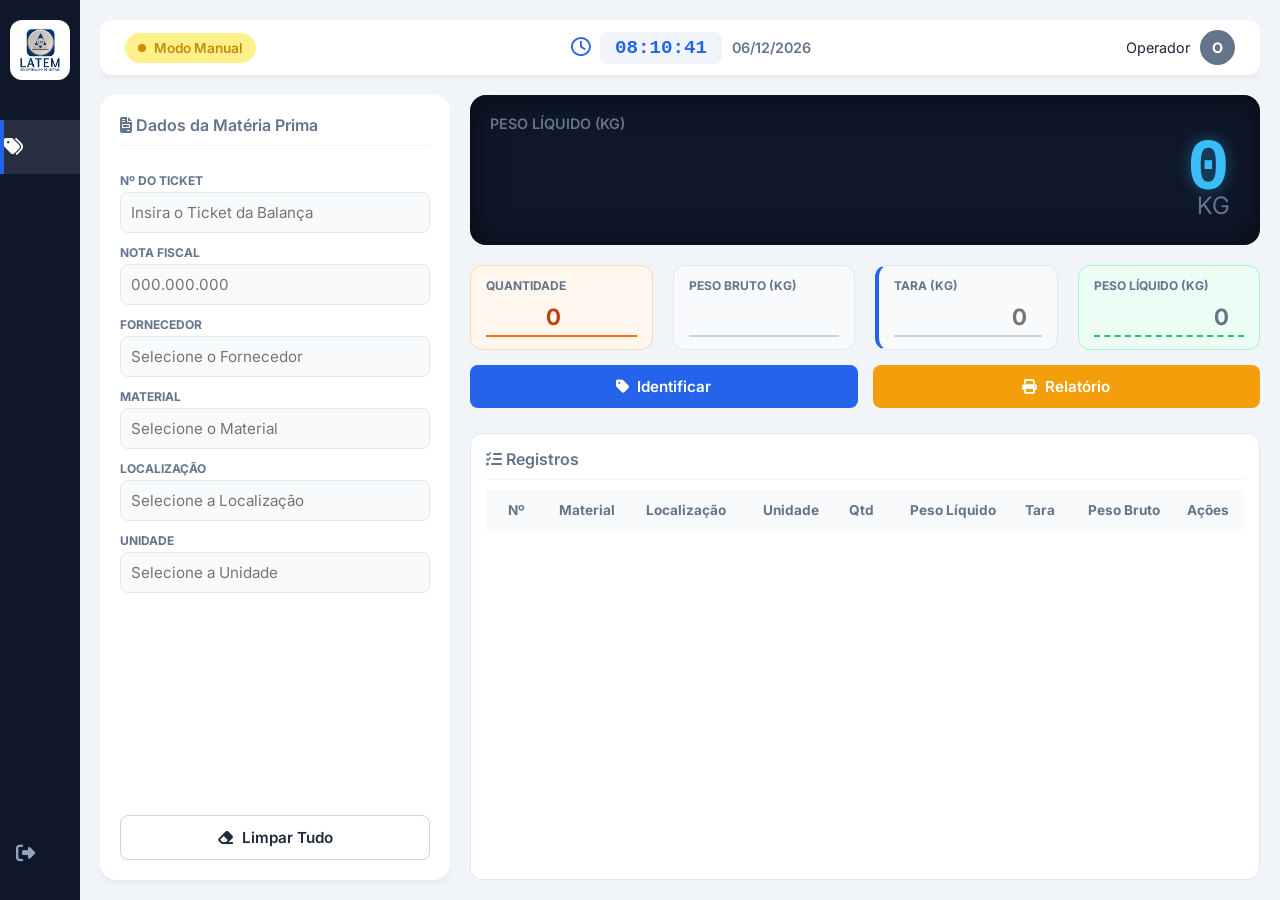
==== commit d52f5e45: "Update index.html" ====
--- a/sistema_identificacao_mp/index.html
+++ b/sistema_identificacao_mp/index.html
@@ -9,43 +9,6 @@
     <link href="https://fonts.googleapis.com/css2?family=Libre+Barcode+128&display=swap" rel="stylesheet">
     <link rel="stylesheet" href="https://cdnjs.cloudflare.com/ajax/libs/font-awesome/6.4.0/css/all.min.css">
     <link rel="stylesheet" href="../assets/css/style.css">
-    <style>
-        .scale-section { display:flex; flex-direction:column; gap:15px; overflow-y:hidden; } 
-        .display-container { background:var(--display-bg); color:var(--display-text); padding:20px 30px; border-radius:16px; text-align:right; position:relative; box-shadow:inset 0 0 30px rgba(0,0,0,0.6); display:flex; flex-direction:column; justify-content:center; height:150px; flex-shrink:0; } 
-        .display-label { position:absolute; top:20px; left:20px; font-size:0.9rem; color:#64748b; font-weight:600; text-transform:uppercase; } 
-        .weight-value { font-family:'Courier New', monospace; font-size:4.5rem; font-weight:700; text-shadow:0 0 15px rgba(56,189,248,0.4); } 
-        .unit { font-size:1.5rem; color:#64748b; position:absolute; bottom:25px; right:30px; }
-        .weight-controls { display:grid; grid-template-columns:0.8fr 1fr 1fr 1fr; gap:20px; margin-top:5px; flex-shrink:0; } 
-        .weight-input-card { background:#f8fafc; padding:12px 15px; border-radius:12px; border:1px solid #e2e8f0; display:flex; flex-direction:column; justify-content:center; } 
-        .weight-input-card label { margin-bottom:5px; } 
-        .weight-input-card input { font-size:1.4rem; font-weight:700; border:none; background:transparent!important; border-bottom:2px solid #cbd5e1; width:100%; text-align:right; padding:5px 0; border-radius:0; } 
-        .weight-input-card input[readonly] { color:var(--secondary); cursor:not-allowed; border-bottom-style:dashed; } 
-        .highlight { background:#ecfdf5; border-color:#a7f3d0; } 
-        .highlight input { color:var(--success); border-color:var(--success); } 
-        .qtd-card { background:#fff7ed; border-color:#fed7aa; } 
-        .qtd-card input { color:#c2410c; border-color:#f97316; text-align:center; }
-        .actions { display:flex; gap:15px; flex-shrink:0; } 
-        .history-section { flex:1; display:flex; flex-direction:column; overflow:hidden; margin-top:10px; background:white; border-radius:12px; padding:15px; border:1px solid #e2e8f0; } 
-        .table-container { overflow-y:auto; flex:1; } 
-        table { width:100%; border-collapse:collapse; font-size:0.85rem; } 
-        th { text-align:left; padding:12px; background:#f8fafc; color:var(--secondary); font-weight:700; position:sticky; top:0; z-index:5; } 
-        td { padding:10px 12px; border-bottom:1px solid #e2e8f0; vertical-align:middle; }
-        .etiqueta-modal { background:white; width:420px; display:none; position:fixed; top:50%; left:50%; transform:translate(-50%,-50%); z-index:2000; flex-direction:column; box-shadow:0 0 50px rgba(0,0,0,0.5); font-family:'Courier New', monospace; border-radius:8px; overflow:hidden; max-height:90vh; }
-        .etiqueta-scroll-area { overflow-y:auto; padding:15px; background:#f1f5f9; display:flex; flex-direction:column; gap:15px; flex:1; }
-        .etiqueta-individual { background:white; padding:8px; border:1px solid #ccc; box-shadow:0 2px 4px rgba(0,0,0,0.05); display:flex; flex-direction:column; justify-content:space-between; height:265px; box-sizing:border-box; }
-        @media print { 
-            body.printing-label { margin: 0 !important; padding: 0 !important; background: white !important; }
-            .printing-label @page { size: 100mm 70mm !important; margin: 0 !important; }
-            .printing-label * { visibility: hidden; } 
-            .printing-label #etiquetaModal, .printing-label #etiquetaModal * { visibility: visible; } 
-            .printing-label #etiquetaModal { position: absolute !important; left: 0 !important; top: 0 !important; width: 100mm !important; background: white !important; display: block !important; border: none !important; box-shadow: none !important; transform: none !important; margin: 0 !important; max-height: none !important; border-radius: 0 !important; overflow: visible !important; } 
-            .printing-label .etiqueta-scroll-area { padding: 0 !important; background: white !important; overflow: visible !important; gap: 0 !important; display: block !important; } 
-            .printing-label .etiqueta-individual { break-after: page; page-break-after: always; border: none !important; padding: 3mm !important; width: 100mm; height: 70mm; display: flex; flex-direction: column; justify-content: space-between; box-sizing: border-box; box-shadow: none !important; margin: 0 !important; } 
-            .printing-label .etiqueta-individual:last-child { break-after: auto; page-break-after: auto; } 
-            .printing-label .etiqueta-controls, .printing-label .etiqueta-header-title { display: none !important; }
-            header, .sidebar, .actions, .form-section, .weight-controls { display: none !important; } 
-        }
-    </style>
 </head>
 <body>
     <div id="toast-container"></div>
@@ -105,7 +68,7 @@
             <div class="input-group"><label>Nota Fiscal</label><input type="text" id="nfe" placeholder="000.000.000"></div>
             <div class="input-group"><label>Fornecedor</label><input type="text" id="fornecedor" placeholder="Selecione o Fornecedor"></div>
             <div class="input-group"><label>Material</label><input type="text" id="material" placeholder="Selecione o Material"></div>
-            <div class="input-group"><label>Localização</label><input type="text" id="localizacao" placeholder="Selecione o Local"></div>
+            <div class="input-group"><label>Localização</label><input type="text" id="localizacao" placeholder="Selecione a Localização"></div>
             <div class="input-group"><label>Unidade</label><input type="text" id="unidade" placeholder="Selecione a Unidade"></div>
             <div style="margin-top:auto;padding-top:10px;text-align:center">
                 <button class="btn btn-secondary" onclick="limparTudo()" style="width:100%"><i class="fa-solid fa-eraser"></i> Limpar Tudo</button>
@@ -146,7 +109,7 @@
                 </div>
                 <div class="table-container">
                     <table id="historyTable">
-                        <thead><tr><th>Material</th><th>Localização</th><th>Unidade</th><th style="text-align:center">Qtd</th><th style="text-align:right">Peso Líquido</th><th style="text-align:right">Tara</th><th style="text-align:right">Peso Bruto</th><th style="text-align:center">Ações</th></tr></thead>
+                        <thead><tr><th style="text-align:center;width:8%">Nº</th><th>Material</th><th>Localização</th><th style="text-align:center">Unidade</th><th style="text-align:center">Qtd</th><th style="text-align:right">Peso Líquido</th><th style="text-align:right">Tara</th><th style="text-align:right">Peso Bruto</th><th style="text-align:center">Ações</th></tr></thead>
                         <tbody></tbody>
                     </table>
                 </div>
@@ -154,222 +117,11 @@
         </div>
     </main>
 
-    <script src="../assets/js/app.js"></script>
+    <script src="../assets/js/config.js"></script>
+    <script src="../assets/js/ui.js"></script>
+    <script src="../assets/js/documents.js"></script>
+    <script src="../assets/js/auth.js"></script>
 
-    <script>
-        function saveFormState() {
-            const state = {
-                ticket: document.getElementById('ticket').value,
-                nfe: document.getElementById('nfe').value,
-                fornecedor: document.getElementById('fornecedor').value,
-                material: document.getElementById('material').value,
-                localizacao: document.getElementById('localizacao').value,
-                unidade: document.getElementById('unidade').value,
-                quantidade: document.getElementById('quantidade').value,
-                pesoBruto: document.getElementById('pesoBruto').value,
-                pesoTara: document.getElementById('pesoTara').value
-            };
-            localStorage.setItem('latem_id_mp_state', JSON.stringify(state));
-        }
-
-        function loadFormState() {
-            const state = JSON.parse(localStorage.getItem('latem_id_mp_state'));
-            if(state) {
-                ['ticket','nfe','fornecedor','material','localizacao','unidade','quantidade','pesoBruto','pesoTara'].forEach(id => {
-                    if(document.getElementById(id)) document.getElementById(id).value = state[id] || '';
-                });
-                calcularPesos();
-            }
-        }
-        document.querySelector('.form-section').addEventListener('input', saveFormState);
-
-        let currentUser = 'Operador';
-        function carregarOperador() { 
-            currentUser = localStorage.getItem('latem_user') || 'Operador'; 
-            document.getElementById('userNameDisplay').innerText = currentUser; 
-            document.getElementById('userAvatarIcon').innerText = currentUser.charAt(0).toUpperCase(); 
-        }
-        
-        function logout() { 
-            showToast("Voltando ao menu principal...","info"); 
-            setTimeout(() => { window.location.href = '../index.html' }, 1000); 
-        }
-
-        function calcularPesos() {
-            const b = parseFloat(document.getElementById('pesoBruto').value) || 0;
-            const t = parseFloat(document.getElementById('pesoTara').value) || 0;
-            const l = b - t;
-            document.getElementById('pesoLiquido').value = l;
-            document.getElementById('displayLiquido').innerText = l;
-            saveFormState();
-        }
-
-        function getDb() { return JSON.parse(localStorage.getItem('latem_id_materia_db')) || []; } 
-        function saveDb(d) { localStorage.setItem('latem_id_materia_db', JSON.stringify(d)); renderHistory(); }
-        function lockFields() { ['ticket','nfe','fornecedor'].forEach(id => document.getElementById(id).readOnly = true); } 
-        function unlockFields() { ['ticket','nfe','fornecedor'].forEach(id => document.getElementById(id).readOnly = false); }
-
-        function realizarIdentificacao() {
-            const t = document.getElementById('ticket').value, f = document.getElementById('fornecedor').value, m = document.getElementById('material').value, loc = document.getElementById('localizacao').value, un = document.getElementById('unidade').value, q = parseInt(document.getElementById('quantidade').value) || 0, b = parseFloat(document.getElementById('pesoBruto').value) || 0, l = parseFloat(document.getElementById('pesoLiquido').value) || 0;
-            
-            if(!t || !f || !m || !loc || !un || q < 1 || b <= 0) return showToast("Preencha todos os campos obrigatórios e verifique a quantidade/peso.", "warning");
-            
-            const r = {
-                id: Date.now(), data: new Date().toLocaleDateString('pt-BR'), hora: new Date().toLocaleTimeString('pt-BR'),
-                ticket: t, nfe: document.getElementById('nfe').value, fornecedor: f, material: m, 
-                local: loc, unidade: un, 
-                quantidade: q, bruto: b, tara: document.getElementById('pesoTara').value || 0, liquido: l, resp: currentUser
-            };
-            
-            const db = getDb(); db.unshift(r); saveDb(db); lockFields();
-            renderEtiquetas(r);
-            limparParcial();
-            showToast("Identificação registrada com sucesso!", "success");
-        }
-        
-        function renderEtiquetas(r) {
-            const area = document.getElementById('etiquetaScrollArea');
-            area.innerHTML = '';
-            for(let i = 1; i <= r.quantidade; i++) {
-                area.innerHTML += `
-                <div class="etiqueta-individual">
-                    <div style="text-align:center;border-bottom:2px solid black;padding-bottom:1mm;margin-bottom:1mm">
-                        <img src="../photos/logo-latem.png" style="max-height:8mm;margin-bottom:1mm" onerror="this.style.display='none'">
-                        <div style="font-size:10px;font-weight:bold;letter-spacing:1px">COMPROVANTE DE IDENTIFICAÇÃO</div>
-                    </div>
-                    <div style="display:flex;justify-content:space-between;font-size:10px;line-height:1.4;margin-bottom:2px;">
-                        <div style="text-align:left;width:48%">
-                            <div><strong>Ticket:</strong> ${r.ticket}</div>
-                            <div style="margin-top:2px"><strong>Nota Fiscal:</strong> ${r.nfe || '---'}</div>
-                        </div>
-                        <div style="text-align:right;width:50%">
-                            <div><strong>Fornecedor:</strong> ${r.fornecedor}</div>
-                            <div style="margin-top:2px"><strong>Material:</strong> ${r.material}</div>
-                        </div>
-                    </div>
-                    <div style="margin-top:auto;border-top:1px dashed #000;border-bottom:1px dashed #000;padding:2mm 0;text-align:center;font-size:10px">
-                        <div style="display:flex;justify-content:space-between">
-                            <span>Peso Bruto: ${r.bruto} kg</span>
-                            <span>Tara: ${r.tara} kg</span>
-                        </div>
-                        <div style="font-size:16px;font-weight:bold;margin:2mm 0">Peso Líquido: ${r.liquido} kg</div>
-                        <div style="font-size:11px;font-weight:bold">Quantidade: ${i} / ${r.quantidade}</div>
-                    </div>
-                    <div style="margin-top:2mm;text-align:center">
-                        <div style="font-family:'Libre Barcode 128',cursive;font-size:32px">*${r.ticket}*</div>
-                    </div>
-                    <div style="margin-top:3px;border-top:1px solid black;padding-top:2px;text-align:center;font-size:8px;font-weight:bold;">
-                        DATA: ${r.data} | HORA: ${r.hora} | RESPONSÁVEL: ${r.resp.toUpperCase()}
-                    </div>
-                </div>`;
-            }
-            document.getElementById('etiquetaModal').style.display = 'flex';
-        }
-
-        let itemParaRemover = null; 
-        function pedirRemocao(id) { itemParaRemover = id; document.getElementById('confirmModal').classList.remove('hidden'); } 
-        function fecharConfirmacao() { itemParaRemover = null; document.getElementById('confirmModal').classList.add('hidden'); } 
-        function confirmarExclusao() { 
-            if(itemParaRemover !== null) { 
-                let d = getDb().filter(i => i.id !== itemParaRemover); saveDb(d); 
-                if(d.length === 0) unlockFields(); 
-                showToast("Registo removido.", "info"); itemParaRemover = null; 
-            } 
-            document.getElementById('confirmModal').classList.add('hidden'); 
-        }
-
-        function renderHistory() {
-            const b = document.querySelector('#historyTable tbody'); b.innerHTML = '';
-            getDb().forEach(i => {
-                b.innerHTML += `<tr>
-                    <td>${i.material}</td>
-                    <td>${i.local||'-'}</td>
-                    <td>${i.unidade||'-'}</td>
-                    <td style="text-align:center;font-weight:bold">${i.quantidade}</td>
-                    <td style="color:var(--primary);font-weight:bold;text-align:right">${i.liquido} kg</td>
-                    <td style="text-align:right">${i.tara} kg</td>
-                    <td style="text-align:right">${i.bruto} kg</td>
-                    <td style="text-align:center"><button class="btn-danger" style="padding:5px 8px" onclick="pedirRemocao(${i.id})"><i class="fa-solid fa-trash"></i></button></td>
-                </tr>`;
-            });
-        }
-        
-        function fecharEtiqueta() { document.getElementById('etiquetaModal').style.display = 'none'; } 
-        function imprimirEtiqueta() { document.body.classList.add('printing-label'); window.print(); document.body.classList.remove('printing-label'); }
-        
-        function gerarRelatorio(){
-            const db=getDb();if(!db.length)return showToast("Sem dados para relatório.","warning");let tb=0,tt=0,tl=0,rw='';
-            db.slice().reverse().forEach(i=>{
-                tb+=parseFloat(i.bruto);tt+=parseFloat(i.tara);tl+=parseFloat(i.liquido);
-                rw+=`<tr><td>${i.material}</td><td>${i.local||'-'}</td><td>${i.unidade||'-'}</td><td style="text-align:center">${i.quantidade}</td><td style="text-align:right">${i.liquido}</td><td style="text-align:right">${i.tara}</td><td style="text-align:right">${i.bruto}</td></tr>`
-            });
-            const horaStr = new Date().toLocaleTimeString('pt-BR').replace(/:/g, '-');
-            const filename = `RIMP_${new Date().toLocaleDateString('pt-BR').replace(/\//g,'-')}_${horaStr}_${db[0].ticket}_${db[0].fornecedor}_${tl.toFixed(2)}kg`;
-            const conteudoHTML = `
-                <div style="display: flex; justify-content: space-between; border: 1px solid #ccc; padding: 15px; margin-bottom: 20px; background: #f9f9f9; font-size:14px;">
-                    <div style="text-align: left;">
-                        <div><strong>Ticket:</strong> ${db[0].ticket}</div>
-                        <div style="margin-top:4px"><strong>Nota Fiscal:</strong> ${db[0].nfe||'---'}</div>
-                        <div style="margin-top:4px"><strong>Fornecedor:</strong> ${db[0].fornecedor}</div>
-                    </div>
-                </div>
-                <div style="display: flex; justify-content: space-around; border: 1px solid #ccc; padding: 15px; margin-bottom: 20px; background: #f9f9f9; font-size:15px; font-weight: bold;">
-                    <span>Peso Bruto Total: ${tb.toFixed(2)} kg</span>
-                    <span>Tara Total: ${tt.toFixed(2)} kg</span>
-                    <span>Peso Líquido Total: ${tl.toFixed(2)} kg</span>
-                </div>
-                <table>
-                    <thead><tr><th>Material</th><th>Localização</th><th>Unidade</th><th style="text-align:center">Qtd</th><th style="text-align:right">Peso Líquido (kg)</th><th style="text-align:right">Tara (kg)</th><th style="text-align:right">Peso Bruto (kg)</th></tr></thead>
-                    <tbody>${rw}</tbody>
-                </table>
-            `;
-            baixarArquivoRelatorio("Relatório de Identificação de Matéria Prima", conteudoHTML, filename, currentUser);
-            localStorage.removeItem('latem_id_materia_db');
-            renderHistory();
-            limparTudoCompleto();
-        }
-
-        function limparParcial() { 
-            ['material','localizacao','unidade','pesoBruto','pesoTara'].forEach(id => document.getElementById(id).value = ''); 
-            document.getElementById('pesoLiquido').value = '0'; document.getElementById('quantidade').value = '0'; 
-            document.getElementById('displayLiquido').innerText = '0'; saveFormState(); 
-        }
-        
-        function limparTudo() { 
-            const a = getDb().length > 0, m = document.getElementById('material').value, l = document.getElementById('localizacao').value, u = document.getElementById('unidade').value, b = document.getElementById('pesoBruto').value, t = document.getElementById('pesoTara').value, q = document.getElementById('quantidade').value; 
-            if(a) { 
-                if(!m && !l && !u && !b && !t && (!q || q == '0')) return showToast("Os campos já estão vazios.", "warning"); 
-                limparParcial(); showToast("Campos parciais limpos.", "success"); 
-            } else { 
-                const ti = document.getElementById('ticket').value, n = document.getElementById('nfe').value, f = document.getElementById('fornecedor').value; 
-                if(!ti && !n && !f && !m && !l && !u && !b && !t && (!q || q == '0')) return showToast("O formulário já está vazio.", "warning"); 
-                limparTudoCompleto(); showToast("Tudo limpo.", "success"); 
-            } 
-        }
-        
-        function limparTudoCompleto() { 
-            limparParcial(); 
-            ['ticket','nfe','fornecedor'].forEach(id => document.getElementById(id).value = ''); 
-            unlockFields(); saveFormState(); 
-        }
-
-        function checkActiveSession() { 
-            const d = getDb(); 
-            if(d.length > 0) { 
-                lockFields(); const l = d[0]; document.getElementById('ticket').value = l.ticket; document.getElementById('nfe').value = l.nfe || ''; document.getElementById('fornecedor').value = l.fornecedor; 
-            } 
-        }
-
-        window.onload = () => {
-            carregarOperador(); 
-            setupAutocomplete('fornecedor', CONFIG.fornecedores);
-            setupAutocomplete('material', CONFIG.materiais);
-            setupAutocomplete('localizacao', CONFIG.locais);
-            setupAutocomplete('unidade', CONFIG.unidades);
-            loadFormState();
-            renderHistory();
-            checkActiveSession();
-        };
-    </script>
+    <script src="../assets/js/id_mp.js"></script>
 </body>
 </html>
--- a/assets/css/style.css
+++ b/assets/css/style.css
@@ -0,0 +1,187 @@
+/* ==========================================================================
+   Variáveis e Cores 
+   ========================================================================== */
+:root {
+    --primary: #2563eb;
+    --primary-dark: #1e40af;
+    --secondary: #64748b;
+    --bg-body: #f1f5f9;
+    --bg-card: #ffffff;
+    --text-main: #1e293b;
+    --danger: #ef4444;
+    --success: #22c55e;
+    --warning: #f59e0b;
+    --display-bg: #0f172a;
+    --display-text: #38bdf8;
+}
+
+* { box-sizing: border-box; margin: 0; padding: 0; font-family: 'Inter', sans-serif; }
+body { background-color: var(--bg-body); color: var(--text-main); height: 100vh; overflow: hidden; display: flex; }
+.hidden { display: none !important; }
+
+/* ==========================================================================
+   Notificações e Modais 
+   ========================================================================== */
+#toast-container { position: fixed; top: 20px; right: 20px; z-index: 11000; display: flex; flex-direction: column; gap: 10px; } 
+.toast { background: white; padding: 15px 20px; border-radius: 12px; box-shadow: 0 10px 15px -3px rgba(0,0,0,0.1); display: flex; align-items: center; gap: 12px; min-width: 300px; animation: slideIn 0.3s forwards; border-left: 5px solid var(--primary); font-size: 0.9rem; font-weight: 500; } 
+.toast.success { border-left-color: var(--success); } .toast.error { border-left-color: var(--danger); } .toast.warning { border-left-color: var(--warning); } .toast.info { border-left-color: var(--primary); } 
+.toast i { font-size: 1.2rem; } .toast.success i { color: var(--success); } .toast.error i { color: var(--danger); } .toast.warning i { color: var(--warning); } .toast.info i { color: var(--primary); } 
+@keyframes slideIn { from { transform: translateX(100%); opacity: 0; } to { transform: translateX(0); opacity: 1; } } 
+@keyframes fadeOut { to { opacity: 0; transform: translateY(-20px); } }
+
+.modal-overlay { position: fixed; top: 0; left: 0; width: 100%; height: 100%; background: rgba(15, 23, 42, 0.95); display: flex; justify-content: center; align-items: center; z-index: 10000; }
+
+/* ==========================================================================
+   Sidebar Retrátil 
+   ========================================================================== */
+.sidebar { width: 80px; background-color: var(--display-bg); display: flex; flex-direction: column; align-items: center; padding-top: 20px; transition: width 0.3s; z-index: 10; } 
+.sidebar:hover { width: 200px; } 
+.logo-area { width: 60px; height: 60px; border-radius: 12px; display: flex; justify-content: center; align-items: center; margin-bottom: 40px; overflow: hidden; background: white; padding: 5px; } 
+.logo-area img { width: 100%; height: 100%; object-fit: contain; } 
+.nav-item { width: 100%; display: flex; align-items: center; padding: 15px 0; cursor: pointer; color: #94a3b8; transition: 0.2s; text-decoration: none; } 
+.nav-item:hover, .nav-item.active { background-color: rgba(255,255,255,0.1); color: white; border-left: 4px solid var(--primary); } 
+.nav-icon { width: 80px; text-align: center; font-size: 1.2rem; } 
+.nav-text { white-space: nowrap; opacity: 0; transition: opacity 0.2s; } 
+.sidebar:hover .nav-text { opacity: 1; }
+
+/* ==========================================================================
+   Layout Principal em Grid 
+   ========================================================================== */
+.main-content { 
+    flex: 1; 
+    padding: 20px; 
+    display: grid; 
+    grid-template-columns: 350px 1fr; 
+    grid-template-rows: auto 1fr; 
+    gap: 20px; 
+    height: 100vh; 
+}
+
+body:has(.dashboard-wrapper) .main-content {
+    display: flex;
+    flex-direction: column;
+    overflow-y: auto;
+}
+
+header { 
+    grid-column: 1 / -1; 
+    display: flex; justify-content: space-between; align-items: center; 
+    background: var(--bg-card); padding: 10px 25px; border-radius: 12px; 
+    box-shadow: 0 4px 6px -1px rgba(0,0,0,0.05); 
+} 
+.header-left h1 { font-size: 1.5rem; font-weight: 700; color: var(--text-main); }
+.status-badge { display: flex; align-items: center; gap: 8px; padding: 6px 12px; border-radius: 20px; font-size: 0.85rem; font-weight: 600; cursor: pointer; }
+.status-badge.manual { cursor: default; }
+.header-center { font-size: 1.2rem; font-weight: 600; display: flex; gap: 10px; align-items: center; color: var(--text-main); } 
+.clock-display { background: #f1f5f9; padding: 5px 15px; border-radius: 8px; font-family: 'Courier New', monospace; font-weight: 700; color: var(--primary); } 
+.user-info { display: flex; align-items: center; gap: 10px; font-size: 0.9rem; } 
+.user-avatar { width: 35px; height: 35px; background: var(--secondary); border-radius: 50%; display: flex; align-items: center; justify-content: center; color: white; text-transform: uppercase; font-weight: bold; }
+
+/* ==========================================================================
+   Cartões, Formulários e Botões 
+   ========================================================================== */
+.card { background: var(--bg-card); border-radius: 16px; padding: 20px; box-shadow: 0 4px 6px -1px rgba(0,0,0,0.05); display: flex; flex-direction: column; overflow: hidden; }
+.card-title { font-size: 1rem; font-weight: 600; margin-bottom: 15px; color: var(--secondary); display: flex; align-items: center; justify-content: space-between; border-bottom: 1px solid #f1f5f9; padding-bottom: 10px; }
+.form-section { display: flex; flex-direction: column; gap: 12px; overflow-y: auto; overflow-x: hidden; }
+
+.btn { flex: 1; padding: 12px; border: none; border-radius: 8px; font-weight: 600; cursor: pointer; display: flex; align-items: center; justify-content: center; gap: 8px; transition: 0.2s; font-size: 0.95rem; white-space: nowrap; } 
+.btn-primary { background: var(--primary); color: white; } 
+.btn-primary:hover { background: var(--primary-dark); }
+.btn-warning { background: var(--warning); color: white; } 
+.btn-secondary { background: white; border: 1px solid #cbd5e1; color: var(--text-main); } 
+.btn-danger { background: var(--danger); color: white; }
+
+.input-group { display: flex; flex-direction: column; gap: 4px; text-align: left; position: relative; } 
+label { font-size: 0.75rem; font-weight: 700; color: var(--secondary); text-transform: uppercase; } 
+input, select { padding: 10px; border: 1px solid #e2e8f0; border-radius: 8px; font-size: 0.95rem; outline: none; background: #f8fafc; width: 100%; transition: 0.2s; } 
+input:focus, select:focus { border-color: var(--primary); background: white; box-shadow: 0 0 0 3px rgba(37,99,235,0.1); } 
+input:read-only, select:disabled, input:disabled { background-color: #e2e8f0; cursor: not-allowed; color: #64748b; }
+
+/* ==========================================================================
+   Exibição da Balança 
+   ========================================================================== */
+.scale-section { display:flex; flex-direction:column; gap:15px; overflow-y:hidden; } 
+.display-container { background:var(--display-bg); color:var(--display-text); padding:20px 30px; border-radius:16px; text-align:right; position:relative; box-shadow:inset 0 0 30px rgba(0,0,0,0.6); display:flex; flex-direction:column; justify-content:center; height:150px; flex-shrink:0; } 
+.display-label { position:absolute; top:20px; left:20px; font-size:0.9rem; color:#64748b; font-weight:600; text-transform:uppercase; } 
+.weight-value { font-family:'Courier New', monospace; font-size:4.5rem; font-weight:700; text-shadow:0 0 15px rgba(56,189,248,0.4); } 
+.display-offline .weight-value { color:#334155; text-shadow:none; } 
+.unit { font-size:1.5rem; color:#64748b; position:absolute; bottom:25px; right:30px; }
+.weight-controls { display:grid; grid-template-columns: repeat(auto-fit, minmax(100px, 1fr)); gap:20px; margin-top:5px; flex-shrink:0; } 
+.weight-input-card { background:#f8fafc; padding:12px 15px; border-radius:12px; border:1px solid #e2e8f0; display:flex; flex-direction:column; justify-content:center; } 
+.weight-input-card label { margin-bottom:5px; } 
+.weight-input-card input { font-size:1.4rem; font-weight:700; border:none; background:transparent!important; border-bottom:2px solid #cbd5e1; width:100%; text-align:right; padding:5px 0; border-radius:0; } 
+.weight-input-card input[readonly] { color:var(--secondary); cursor:not-allowed; border-bottom-style:dashed; } 
+.highlight { background:#ecfdf5; border-color:#a7f3d0; } 
+.highlight input { color:var(--success); border-color:var(--success); } 
+.qtd-card { background:#fff7ed; border-color:#fed7aa; } 
+.qtd-card input { color:#c2410c; border-color:#f97316; text-align:center; }
+.actions { display:flex; gap:15px; flex-shrink:0; } 
+
+/* ==========================================================================
+   Tabela de Histórico 
+   ========================================================================== */
+.history-section { flex:1; display:flex; flex-direction:column; overflow:hidden; margin-top:10px; background:white; border-radius:12px; padding:15px; border:1px solid #e2e8f0; } 
+.table-container { overflow-y:auto; flex:1; } 
+table { width:100%; border-collapse:collapse; font-size:0.85rem; } 
+th { text-align:left; padding:12px; background:#f8fafc; color:var(--secondary); font-weight:700; position:sticky; top:0; z-index:5; } 
+td { padding:10px 12px; border-bottom:1px solid #e2e8f0; vertical-align:middle; }
+
+/* ==========================================================================
+   Autocompletar    
+   ========================================================================== */
+.custom-autocomplete-wrapper { position: relative; width: 100%; }
+.custom-autocomplete-list { position: absolute; top: 100%; left: 0; right: 0; background: white; border: 1px solid #e2e8f0; border-radius: 8px; max-height: 200px; overflow-y: auto; z-index: 10001; box-shadow: 0 10px 15px -3px rgba(0,0,0,0.2); list-style: none; padding: 0; margin-top: 4px; text-align: left; }
+.custom-autocomplete-list li { padding: 10px 15px; cursor: pointer; border-bottom: 1px solid #f1f5f9; font-size: 0.9rem; color: var(--text-main); }
+.custom-autocomplete-list li:hover { background: #eff6ff; color: var(--primary); font-weight: 600; }
+
+/* ==========================================================================
+   Central de Sistemas / Index 
+   ========================================================================== */
+.login-box { background: white; padding: 40px; border-radius: 20px; width: 400px; text-align: center; box-shadow: 0 20px 25px -5px rgba(0,0,0,0.2); overflow: visible; }
+.dashboard-wrapper { flex: 1; display: flex; flex-direction: column; justify-content: center; align-items: center; padding: 20px; } 
+.dashboard-title { text-align: center; margin-bottom: 40px; color: var(--text-main); } 
+.dashboard-title h2 { font-size: 2rem; font-weight: 700; margin-bottom: 10px; }
+.systems-grid { display: grid; grid-template-columns: repeat(2, 1fr); gap: 25px; max-width: 900px; width: 100%; }
+.system-card { background: var(--bg-card); border-radius: 16px; padding: 30px 20px; box-shadow: 0 4px 6px -1px rgba(0,0,0,0.05); border: 1px solid #e2e8f0; display: flex; flex-direction: column; align-items: center; text-align: center; text-decoration: none; transition: all 0.3s ease; position: relative; overflow: hidden; }
+.system-card::before { content: ''; position: absolute; top: 0; left: 0; width: 100%; height: 4px; background: var(--primary); transform: scaleX(0); transition: transform 0.3s ease; transform-origin: left; }
+.system-card:hover { transform: translateY(-5px); box-shadow: 0 12px 20px -5px rgba(0,0,0,0.1); border-color: #cbd5e1; } 
+.system-card:hover::before { transform: scaleX(1); }
+.icon-wrapper { width: 70px; height: 70px; background: #eff6ff; color: var(--primary); border-radius: 50%; display: flex; align-items: center; justify-content: center; font-size: 2rem; margin-bottom: 20px; transition: 0.3s; }
+.system-card:hover .icon-wrapper { background: var(--primary); color: white; } 
+.system-card h3 { font-size: 1.2rem; color: var(--text-main); margin-bottom: 10px; font-weight: 700; } 
+.system-card p { font-size: 0.9rem; color: var(--secondary); margin-bottom: 20px; }
+.btn-access { background: var(--bg-body); color: var(--primary); padding: 8px 20px; border-radius: 20px; font-weight: 600; font-size: 0.85rem; display: flex; align-items: center; gap: 8px; transition: 0.2s; margin-top: 15px; } 
+.system-card:hover .btn-access { background: var(--primary); color: white; }
+
+@media (max-width: 768px) { .systems-grid { grid-template-columns: 1fr; } .sidebar { display: none; } }
+
+/* ==========================================================================
+   Configurações da Etiqueta Modal
+   ========================================================================== */
+.etiqueta-modal { background:white; width: 420px; display:none; position:fixed; top:50%; left:50%; transform:translate(-50%,-50%); z-index:2000; flex-direction:column; box-shadow:0 0 50px rgba(0,0,0,0.5); font-family:'Courier New', monospace; border-radius:8px; overflow:hidden; max-height:90vh; }
+.etiqueta-content { padding:15px; display:flex; flex-direction:column; background: white; height:265px; box-sizing:border-box; }
+.etiqueta-scroll-area { overflow-y:auto; padding:15px; background:#f1f5f9; display:flex; flex-direction:column; gap:15px; flex:1; }
+.etiqueta-individual { background:white; padding:8px; border:1px solid #ccc; box-shadow:0 2px 4px rgba(0,0,0,0.05); display:flex; flex-direction:column; justify-content:space-between; height:265px; box-sizing:border-box; }
+.btn-print-area { padding:10px; border-top:1px solid #eee; background:#f8fafc; display:flex; gap:10px; }
+.etiqueta-header-title { padding:15px; border-bottom:1px solid #e2e8f0; text-align:center; font-weight:bold; background:white; }
+
+/* ==========================================================================
+   Impressão Térmica 
+   ========================================================================== */
+@media print { 
+    @page { size: 100mm 70mm; margin: 0; }
+    
+    body.printing-label { margin: 0 !important; padding: 0 !important; background: white !important; }
+    .printing-label * { visibility: hidden; } 
+    .printing-label #etiquetaModal, .printing-label #etiquetaModal * { visibility: visible; } 
+    
+    .printing-label #etiquetaModal { position: absolute !important; left: 0 !important; top: 0 !important; width: 100mm !important; background: white !important; display: block !important; border: none !important; box-shadow: none !important; transform: none !important; margin: 0 !important; max-height: none !important; border-radius: 0 !important; overflow: visible !important; } 
+    .printing-label .etiqueta-scroll-area { padding: 0 !important; background: white !important; overflow: visible !important; gap: 0 !important; display: block !important; } 
+    .printing-label .etiqueta-individual { break-after: page; page-break-after: always; border: none !important; padding: 3mm !important; width: 100mm; height: 70mm; display: flex; flex-direction: column; justify-content: space-between; box-sizing: border-box; box-shadow: none !important; margin: 0 !important; } 
+    .printing-label .etiqueta-individual:last-child { break-after: auto; page-break-after: auto; } 
+    
+    .printing-label #etiquetaArea { padding: 3mm !important; width: 100mm !important; height: 70mm !important; display: flex !important; flex-direction: column !important; justify-content: space-between !important; box-sizing: border-box !important; }
+    
+    .printing-label .btn-print-area, .printing-label .etiqueta-controls, .printing-label .etiqueta-header-title { display: none !important; }
+    header, .sidebar, .actions, .form-section, .weight-controls { display: none !important; } 
+}
